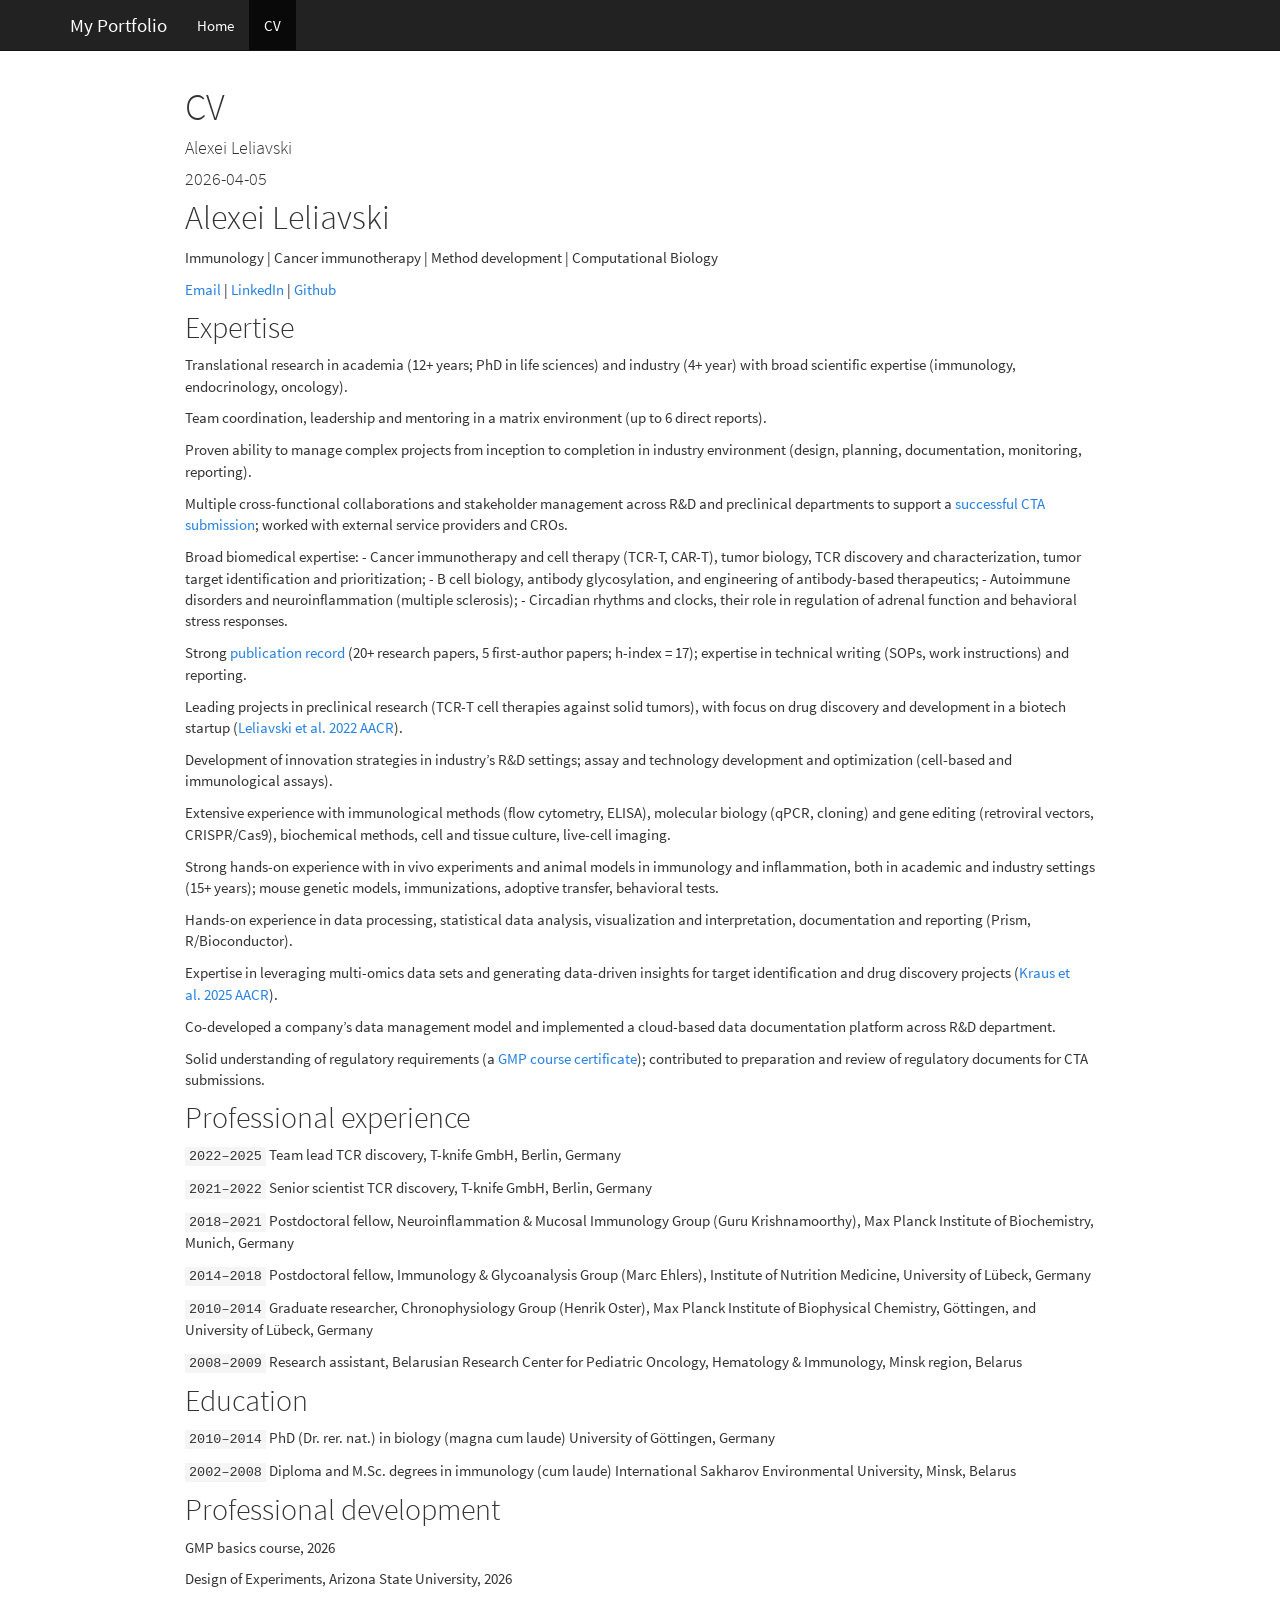
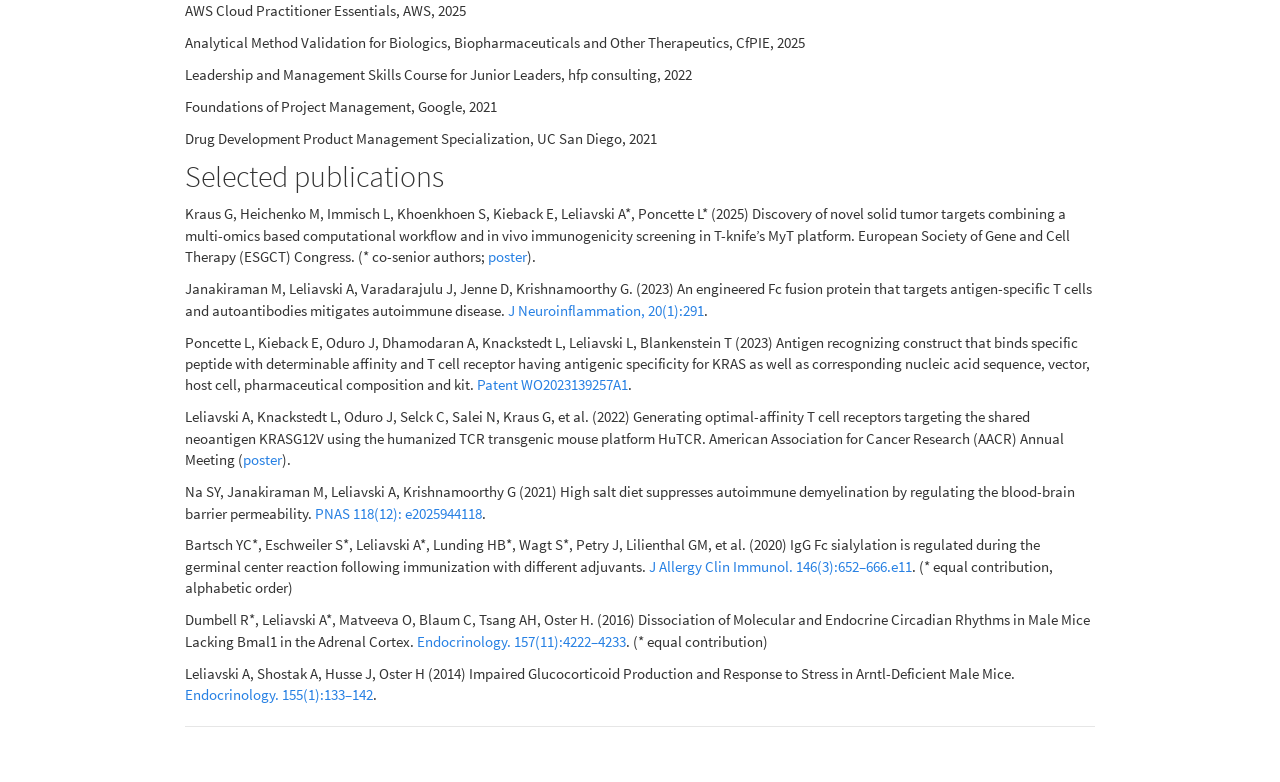
==== cv.html @ 7759d01c "adding the website v1" ====
<!DOCTYPE html>

<html>

<head>

<meta charset="utf-8" />
<meta name="generator" content="pandoc" />
<meta http-equiv="X-UA-Compatible" content="IE=EDGE" />


<meta name="author" content="Alexei Leliavski" />

<meta name="date" content="2026-04-05" />

<title>CV</title>

<script src="site_libs/header-attrs-2.31/header-attrs.js"></script>
<script src="site_libs/jquery-3.6.0/jquery-3.6.0.min.js"></script>
<meta name="viewport" content="width=device-width, initial-scale=1" />
<link href="site_libs/bootstrap-3.3.5/css/cosmo.min.css" rel="stylesheet" />
<script src="site_libs/bootstrap-3.3.5/js/bootstrap.min.js"></script>
<script src="site_libs/bootstrap-3.3.5/shim/html5shiv.min.js"></script>
<script src="site_libs/bootstrap-3.3.5/shim/respond.min.js"></script>
<style>h1 {font-size: 34px;}
       h1.title {font-size: 38px;}
       h2 {font-size: 30px;}
       h3 {font-size: 24px;}
       h4 {font-size: 18px;}
       h5 {font-size: 16px;}
       h6 {font-size: 12px;}
       code {color: inherit; background-color: rgba(0, 0, 0, 0.04);}
       pre:not([class]) { background-color: white }</style>
<script src="site_libs/navigation-1.1/tabsets.js"></script>
<link href="site_libs/highlightjs-9.12.0/textmate.css" rel="stylesheet" />
<script src="site_libs/highlightjs-9.12.0/highlight.js"></script>

<style type="text/css">
  code{white-space: pre-wrap;}
  span.smallcaps{font-variant: small-caps;}
  span.underline{text-decoration: underline;}
  div.column{display: inline-block; vertical-align: top; width: 50%;}
  div.hanging-indent{margin-left: 1.5em; text-indent: -1.5em;}
  ul.task-list{list-style: none;}
    </style>

<style type="text/css">code{white-space: pre;}</style>
<script type="text/javascript">
if (window.hljs) {
  hljs.configure({languages: []});
  hljs.initHighlightingOnLoad();
  if (document.readyState && document.readyState === "complete") {
    window.setTimeout(function() { hljs.initHighlighting(); }, 0);
  }
}
</script>









<style type = "text/css">
.main-container {
  max-width: 940px;
  margin-left: auto;
  margin-right: auto;
}
img {
  max-width:100%;
}
.tabbed-pane {
  padding-top: 12px;
}
.html-widget {
  margin-bottom: 20px;
}
button.code-folding-btn:focus {
  outline: none;
}
summary {
  display: list-item;
}
details > summary > p:only-child {
  display: inline;
}
pre code {
  padding: 0;
}
</style>


<style type="text/css">
.dropdown-submenu {
  position: relative;
}
.dropdown-submenu>.dropdown-menu {
  top: 0;
  left: 100%;
  margin-top: -6px;
  margin-left: -1px;
  border-radius: 0 6px 6px 6px;
}
.dropdown-submenu:hover>.dropdown-menu {
  display: block;
}
.dropdown-submenu>a:after {
  display: block;
  content: " ";
  float: right;
  width: 0;
  height: 0;
  border-color: transparent;
  border-style: solid;
  border-width: 5px 0 5px 5px;
  border-left-color: #cccccc;
  margin-top: 5px;
  margin-right: -10px;
}
.dropdown-submenu:hover>a:after {
  border-left-color: #adb5bd;
}
.dropdown-submenu.pull-left {
  float: none;
}
.dropdown-submenu.pull-left>.dropdown-menu {
  left: -100%;
  margin-left: 10px;
  border-radius: 6px 0 6px 6px;
}
</style>

<script type="text/javascript">
// manage active state of menu based on current page
$(document).ready(function () {
  // active menu anchor
  href = window.location.pathname
  href = href.substr(href.lastIndexOf('/') + 1)
  if (href === "")
    href = "index.html";
  var menuAnchor = $('a[href="' + href + '"]');

  // mark the anchor link active (and if it's in a dropdown, also mark that active)
  var dropdown = menuAnchor.closest('li.dropdown');
  if (window.bootstrap) { // Bootstrap 4+
    menuAnchor.addClass('active');
    dropdown.find('> .dropdown-toggle').addClass('active');
  } else { // Bootstrap 3
    menuAnchor.parent().addClass('active');
    dropdown.addClass('active');
  }

  // Navbar adjustments
  var navHeight = $(".navbar").first().height() + 15;
  var style = document.createElement('style');
  var pt = "padding-top: " + navHeight + "px; ";
  var mt = "margin-top: -" + navHeight + "px; ";
  var css = "";
  // offset scroll position for anchor links (for fixed navbar)
  for (var i = 1; i <= 6; i++) {
    css += ".section h" + i + "{ " + pt + mt + "}\n";
  }
  style.innerHTML = "body {" + pt + "padding-bottom: 40px; }\n" + css;
  document.head.appendChild(style);
});
</script>

<!-- tabsets -->

<style type="text/css">
.tabset-dropdown > .nav-tabs {
  display: inline-table;
  max-height: 500px;
  min-height: 44px;
  overflow-y: auto;
  border: 1px solid #ddd;
  border-radius: 4px;
}

.tabset-dropdown > .nav-tabs > li.active:before, .tabset-dropdown > .nav-tabs.nav-tabs-open:before {
  content: "\e259";
  font-family: 'Glyphicons Halflings';
  display: inline-block;
  padding: 10px;
  border-right: 1px solid #ddd;
}

.tabset-dropdown > .nav-tabs.nav-tabs-open > li.active:before {
  content: "\e258";
  font-family: 'Glyphicons Halflings';
  border: none;
}

.tabset-dropdown > .nav-tabs > li.active {
  display: block;
}

.tabset-dropdown > .nav-tabs > li > a,
.tabset-dropdown > .nav-tabs > li > a:focus,
.tabset-dropdown > .nav-tabs > li > a:hover {
  border: none;
  display: inline-block;
  border-radius: 4px;
  background-color: transparent;
}

.tabset-dropdown > .nav-tabs.nav-tabs-open > li {
  display: block;
  float: none;
}

.tabset-dropdown > .nav-tabs > li {
  display: none;
}
</style>

<!-- code folding -->




</head>

<body>


<div class="container-fluid main-container">




<div class="navbar navbar-default  navbar-fixed-top" role="navigation">
  <div class="container">
    <div class="navbar-header">
      <button type="button" class="navbar-toggle collapsed" data-toggle="collapse" data-bs-toggle="collapse" data-target="#navbar" data-bs-target="#navbar">
        <span class="icon-bar"></span>
        <span class="icon-bar"></span>
        <span class="icon-bar"></span>
      </button>
      <a class="navbar-brand" href="index.html">My Portfolio</a>
    </div>
    <div id="navbar" class="navbar-collapse collapse">
      <ul class="nav navbar-nav">
        <li>
  <a href="index.html">Home</a>
</li>
<li>
  <a href="cv.html">CV</a>
</li>
      </ul>
      <ul class="nav navbar-nav navbar-right">
        
      </ul>
    </div><!--/.nav-collapse -->
  </div><!--/.container -->
</div><!--/.navbar -->

<div id="header">



<h1 class="title toc-ignore">CV</h1>
<h4 class="author">Alexei Leliavski</h4>
<h4 class="date">2026-04-05</h4>

</div>


<div id="alexei-leliavski" class="section level1">
<h1>Alexei Leliavski</h1>
<p>Immunology | Cancer immunotherapy | Method development |
Computational Biology</p>
<div id="webaddress">
<p><a href="alexei.leliavski@gmail.com">Email</a> |
<a href="https://www.linkedin.com/in/alexei-leliavski/">LinkedIn</a> |
<a href="https://github.com/leliavski/">Github</a></p>
</div>
<div id="expertise" class="section level2">
<h2>Expertise</h2>
<p>Translational research in academia (12+ years; PhD in life sciences)
and industry (4+ year) with broad scientific expertise (immunology,
endocrinology, oncology).</p>
<p>Team coordination, leadership and mentoring in a matrix environment
(up to 6 direct reports).</p>
<p>Proven ability to manage complex projects from inception to
completion in industry environment (design, planning, documentation,
monitoring, reporting).</p>
<p>Multiple cross-functional collaborations and stakeholder management
across R&amp;D and preclinical departments to support a <a
href="https://www.t-knife.com/news/press-releases/03-03-26/">successful
CTA submission</a>; worked with external service providers and CROs.</p>
<p>Broad biomedical expertise: - Cancer immunotherapy and cell therapy
(TCR-T, CAR-T), tumor biology, TCR discovery and characterization, tumor
target identification and prioritization; - B cell biology, antibody
glycosylation, and engineering of antibody-based therapeutics; -
Autoimmune disorders and neuroinflammation (multiple sclerosis); -
Circadian rhythms and clocks, their role in regulation of adrenal
function and behavioral stress responses.</p>
<p>Strong <a
href="https://scholar.google.de/citations?user=7vIaRk0AAAAJ&amp;hl=en&amp;oi=ao">publication
record</a> (20+ research papers, 5 first-author papers; h-index = 17);
expertise in technical writing (SOPs, work instructions) and
reporting.</p>
<p>Leading projects in preclinical research (TCR-T cell therapies
against solid tumors), with focus on drug discovery and development in a
biotech startup (<a href="docs/Leliavski_2022_AACR_poster.pdf">Leliavski
et al. 2022 AACR</a>).</p>
<p>Development of innovation strategies in industry’s R&amp;D settings;
assay and technology development and optimization (cell-based and
immunological assays).</p>
<p>Extensive experience with immunological methods (flow cytometry,
ELISA), molecular biology (qPCR, cloning) and gene editing (retroviral
vectors, CRISPR/Cas9), biochemical methods, cell and tissue culture,
live-cell imaging.</p>
<p>Strong hands-on experience with in vivo experiments and animal models
in immunology and inflammation, both in academic and industry settings
(15+ years); mouse genetic models, immunizations, adoptive transfer,
behavioral tests.</p>
<p>Hands-on experience in data processing, statistical data analysis,
visualization and interpretation, documentation and reporting (Prism,
R/Bioconductor).</p>
<p>Expertise in leveraging multi-omics data sets and generating
data-driven insights for target identification and drug discovery
projects (<a href="docs/Kraus_2025_ESGCT_poster.pdf">Kraus et al. 2025
AACR</a>).</p>
<p>Co-developed a company’s data management model and implemented a
cloud-based data documentation platform across R&amp;D department.</p>
<p>Solid understanding of regulatory requirements (a <a
href="https://gmp-kurs.de/de/zertifikat-verifizieren/?code=6NDMND9FTP">GMP
course certificate</a>); contributed to preparation and review of
regulatory documents for CTA submissions.</p>
</div>
<div id="professional-experience" class="section level2">
<h2>Professional experience</h2>
<p><code>2022–2025</code> Team lead TCR discovery, T-knife GmbH, Berlin,
Germany</p>
<p><code>2021–2022</code> Senior scientist TCR discovery, T-knife GmbH,
Berlin, Germany</p>
<p><code>2018–2021</code> Postdoctoral fellow, Neuroinflammation &amp;
Mucosal Immunology Group (Guru Krishnamoorthy), Max Planck Institute of
Biochemistry, Munich, Germany</p>
<p><code>2014–2018</code> Postdoctoral fellow, Immunology &amp;
Glycoanalysis Group (Marc Ehlers), Institute of Nutrition Medicine,
University of Lübeck, Germany</p>
<p><code>2010–2014</code> Graduate researcher, Chronophysiology Group
(Henrik Oster), Max Planck Institute of Biophysical Chemistry,
Göttingen, and University of Lübeck, Germany</p>
<p><code>2008–2009</code> Research assistant, Belarusian Research Center
for Pediatric Oncology, Hematology &amp; Immunology, Minsk region,
Belarus</p>
</div>
<div id="education" class="section level2">
<h2>Education</h2>
<p><code>2010–2014</code> PhD (Dr. rer. nat.) in biology (magna cum
laude) University of Göttingen, Germany</p>
<p><code>2002–2008</code> Diploma and M.Sc. degrees in immunology (cum
laude) International Sakharov Environmental University, Minsk,
Belarus</p>
</div>
<div id="professional-development" class="section level2">
<h2>Professional development</h2>
<p>GMP basics course, 2026</p>
<p>Design of Experiments, Arizona State University, 2026</p>
<p>AWS Cloud Practitioner Essentials, AWS, 2025</p>
<p>Analytical Method Validation for Biologics, Biopharmaceuticals and
Other Therapeutics, CfPIE, 2025</p>
<p>Leadership and Management Skills Course for Junior Leaders, hfp
consulting, 2022</p>
<p>Foundations of Project Management, Google, 2021</p>
<p>Drug Development Product Management Specialization, UC San Diego,
2021</p>
</div>
<div id="selected-publications" class="section level2">
<h2>Selected publications</h2>
<p>Kraus G, Heichenko M, Immisch L, Khoenkhoen S, Kieback E, Leliavski
A*, Poncette L* (2025) Discovery of novel solid tumor targets combining
a multi-omics based computational workflow and in vivo immunogenicity
screening in T-knife’s MyT platform. European Society of Gene and Cell
Therapy (ESGCT) Congress. (* co-senior authors; <a
href="https://www.t-knife.com/file.cfm/44/docs/t-knife_esgct_2025_poster_vf.pdf">poster</a>).</p>
<p>Janakiraman M, Leliavski A, Varadarajulu J, Jenne D, Krishnamoorthy
G. (2023) An engineered Fc fusion protein that targets antigen-specific
T cells and autoantibodies mitigates autoimmune disease. <a
href="https://jneuroinflammation.biomedcentral.com/articles/10.1186/s12974-023-02974-9">J
Neuroinflammation, 20(1):291</a>.</p>
<p>Poncette L, Kieback E, Oduro J, Dhamodaran A, Knackstedt L, Leliavski
L, Blankenstein T (2023) Antigen recognizing construct that binds
specific peptide with determinable affinity and T cell receptor having
antigenic specificity for KRAS as well as corresponding nucleic acid
sequence, vector, host cell, pharmaceutical composition and kit. <a
href="https://patents.google.com/patent/WO2023139257A1/fr">Patent
WO2023139257A1</a>.</p>
<p>Leliavski A, Knackstedt L, Oduro J, Selck C, Salei N, Kraus G, et
al. (2022) Generating optimal-affinity T cell receptors targeting the
shared neoantigen KRASG12V using the humanized TCR transgenic mouse
platform HuTCR. American Association for Cancer Research (AACR) Annual
Meeting (<a
href="https://www.t-knife.com/file.cfm/47/docs/t-knife_aacr2022_poster_3052.pdf">poster</a>).</p>
<p>Na SY, Janakiraman M, Leliavski A, Krishnamoorthy G (2021) High salt
diet suppresses autoimmune demyelination by regulating the blood-brain
barrier permeability. <a
href="https://www.pnas.org/doi/10.1073/pnas.2025944118">PNAS 118(12):
e2025944118</a>.</p>
<p>Bartsch YC*, Eschweiler S*, Leliavski A*, Lunding HB*, Wagt S*, Petry
J, Lilienthal GM, et al. (2020) IgG Fc sialylation is regulated during
the germinal center reaction following immunization with different
adjuvants. <a
href="https://linkinghub.elsevier.com/retrieve/pii/S0091-6749(20)30728-4">J
Allergy Clin Immunol. 146(3):652–666.e11</a>. (* equal contribution,
alphabetic order)</p>
<p>Dumbell R*, Leliavski A*, Matveeva O, Blaum C, Tsang AH, Oster H.
(2016) Dissociation of Molecular and Endocrine Circadian Rhythms in Male
Mice Lacking Bmal1 in the Adrenal Cortex. <a
href="https://academic.oup.com/endo/article/157/11/4222/2758373">Endocrinology.
157(11):4222–4233</a>. (* equal contribution)</p>
<p>Leliavski A, Shostak A, Husse J, Oster H (2014) Impaired
Glucocorticoid Production and Response to Stress in Arntl-Deficient Male
Mice. <a
href="https://academic.oup.com/endo/article-abstract/155/1/133/2422490">Endocrinology.
155(1):133–142</a>.</p>
<hr />
</div>
</div>




</div>

<script>

// add bootstrap table styles to pandoc tables
function bootstrapStylePandocTables() {
  $('tr.odd').parent('tbody').parent('table').addClass('table table-condensed');
}
$(document).ready(function () {
  bootstrapStylePandocTables();
});


</script>

<!-- tabsets -->

<script>
$(document).ready(function () {
  window.buildTabsets("TOC");
});

$(document).ready(function () {
  $('.tabset-dropdown > .nav-tabs > li').click(function () {
    $(this).parent().toggleClass('nav-tabs-open');
  });
});
</script>

<!-- code folding -->


<!-- dynamically load mathjax for compatibility with self-contained -->
<script>
  (function () {
    var script = document.createElement("script");
    script.type = "text/javascript";
    script.src  = "https://mathjax.rstudio.com/latest/MathJax.js?config=TeX-AMS-MML_HTMLorMML";
    document.getElementsByTagName("head")[0].appendChild(script);
  })();
</script>

</body>
</html>
---- site_libs/bootstrap-3.3.5/css/cosmo.min.css ----
@font-face {
  font-family: 'Source Sans Pro';
  font-style: normal;
  font-weight: 300;
  src: url(fonts/SourceSansProLight.ttf) format('truetype');
}
@font-face {
  font-family: 'Source Sans Pro';
  font-style: normal;
  font-weight: 400;
  src: url(fonts/SourceSansPro.ttf) format('truetype');
}
@font-face {
  font-family: 'Source Sans Pro';
  font-style: normal;
  font-weight: 700;
  src: url(fonts/SourceSansProBold.ttf) format('truetype');
}

/*!
 * bootswatch v3.3.6
 * Homepage: http://bootswatch.com
 * Copyright 2012-2015 Thomas Park
 * Licensed under MIT
 * Based on Bootstrap
*//*!
 * Bootstrap v3.3.6 (http://getbootstrap.com)
 * Copyright 2011-2015 Twitter, Inc.
 * Licensed under MIT (https://github.com/twbs/bootstrap/blob/master/LICENSE)
 *//*! normalize.css v3.0.3 | MIT License | github.com/necolas/normalize.css */html{font-family:sans-serif;-ms-text-size-adjust:100%;-webkit-text-size-adjust:100%}body{margin:0}article,aside,details,figcaption,figure,footer,header,hgroup,main,menu,nav,section,summary{display:block}audio,canvas,progress,video{display:inline-block;vertical-align:baseline}audio:not([controls]){display:none;height:0}[hidden],template{display:none}a{background-color:transparent}a:active,a:hover{outline:0}abbr[title]{border-bottom:1px dotted}b,strong{font-weight:bold}dfn{font-style:italic}h1{font-size:2em;margin:0.67em 0}mark{background:#ff0;color:#000}small{font-size:80%}sub,sup{font-size:75%;line-height:0;position:relative;vertical-align:baseline}sup{top:-0.5em}sub{bottom:-0.25em}img{border:0}svg:not(:root){overflow:hidden}figure{margin:1em 40px}hr{-webkit-box-sizing:content-box;-moz-box-sizing:content-box;box-sizing:content-box;height:0}pre{overflow:auto}code,kbd,pre,samp{font-family:monospace, monospace;font-size:1em}button,input,optgroup,select,textarea{color:inherit;font:inherit;margin:0}button{overflow:visible}button,select{text-transform:none}button,html input[type="button"],input[type="reset"],input[type="submit"]{-webkit-appearance:button;cursor:pointer}button[disabled],html input[disabled]{cursor:default}button::-moz-focus-inner,input::-moz-focus-inner{border:0;padding:0}input{line-height:normal}input[type="checkbox"],input[type="radio"]{-webkit-box-sizing:border-box;-moz-box-sizing:border-box;box-sizing:border-box;padding:0}input[type="number"]::-webkit-inner-spin-button,input[type="number"]::-webkit-outer-spin-button{height:auto}input[type="search"]{-webkit-appearance:textfield;-webkit-box-sizing:content-box;-moz-box-sizing:content-box;box-sizing:content-box}input[type="search"]::-webkit-search-cancel-button,input[type="search"]::-webkit-search-decoration{-webkit-appearance:none}fieldset{border:1px solid #c0c0c0;margin:0 2px;padding:0.35em 0.625em 0.75em}legend{border:0;padding:0}textarea{overflow:auto}optgroup{font-weight:bold}table{border-collapse:collapse;border-spacing:0}td,th{padding:0}/*! Source: https://github.com/h5bp/html5-boilerplate/blob/master/src/css/main.css */@media print{*,*:before,*:after{background:transparent !important;color:#000 !important;-webkit-box-shadow:none !important;box-shadow:none !important;text-shadow:none !important}a,a:visited{text-decoration:underline}a[href]:after{content:" (" attr(href) ")"}abbr[title]:after{content:" (" attr(title) ")"}a[href^="#"]:after,a[href^="javascript:"]:after{content:""}pre,blockquote{border:1px solid #999;page-break-inside:avoid}thead{display:table-header-group}tr,img{page-break-inside:avoid}img{max-width:100% !important}p,h2,h3{orphans:3;widows:3}h2,h3{page-break-after:avoid}.navbar{display:none}.btn>.caret,.dropup>.btn>.caret{border-top-color:#000 !important}.label{border:1px solid #000}.table{border-collapse:collapse !important}.table td,.table th{background-color:#fff !important}.table-bordered th,.table-bordered td{border:1px solid #ddd !important}}@font-face{font-family:'Glyphicons Halflings';src:url('../fonts/glyphicons-halflings-regular.eot');src:url('../fonts/glyphicons-halflings-regular.eot?#iefix') format('embedded-opentype'),url('../fonts/glyphicons-halflings-regular.woff') format('woff'),url('../fonts/glyphicons-halflings-regular.ttf') format('truetype'),url('../fonts/glyphicons-halflings-regular.svg#glyphicons_halflingsregular') format('svg')}.glyphicon{position:relative;top:1px;display:inline-block;font-family:'Glyphicons Halflings';font-style:normal;font-weight:normal;line-height:1;-webkit-font-smoothing:antialiased;-moz-osx-font-smoothing:grayscale}.glyphicon-asterisk:before{content:"\002a"}.glyphicon-plus:before{content:"\002b"}.glyphicon-euro:before,.glyphicon-eur:before{content:"\20ac"}.glyphicon-minus:before{content:"\2212"}.glyphicon-cloud:before{content:"\2601"}.glyphicon-envelope:before{content:"\2709"}.glyphicon-pencil:before{content:"\270f"}.glyphicon-glass:before{content:"\e001"}.glyphicon-music:before{content:"\e002"}.glyphicon-search:before{content:"\e003"}.glyphicon-heart:before{content:"\e005"}.glyphicon-star:before{content:"\e006"}.glyphicon-star-empty:before{content:"\e007"}.glyphicon-user:before{content:"\e008"}.glyphicon-film:before{content:"\e009"}.glyphicon-th-large:before{content:"\e010"}.glyphicon-th:before{content:"\e011"}.glyphicon-th-list:before{content:"\e012"}.glyphicon-ok:before{content:"\e013"}.glyphicon-remove:before{content:"\e014"}.glyphicon-zoom-in:before{content:"\e015"}.glyphicon-zoom-out:before{content:"\e016"}.glyphicon-off:before{content:"\e017"}.glyphicon-signal:before{content:"\e018"}.glyphicon-cog:before{content:"\e019"}.glyphicon-trash:before{content:"\e020"}.glyphicon-home:before{content:"\e021"}.glyphicon-file:before{content:"\e022"}.glyphicon-time:before{content:"\e023"}.glyphicon-road:before{content:"\e024"}.glyphicon-download-alt:before{content:"\e025"}.glyphicon-download:before{content:"\e026"}.glyphicon-upload:before{content:"\e027"}.glyphicon-inbox:before{content:"\e028"}.glyphicon-play-circle:before{content:"\e029"}.glyphicon-repeat:before{content:"\e030"}.glyphicon-refresh:before{content:"\e031"}.glyphicon-list-alt:before{content:"\e032"}.glyphicon-lock:before{content:"\e033"}.glyphicon-flag:before{content:"\e034"}.glyphicon-headphones:before{content:"\e035"}.glyphicon-volume-off:before{content:"\e036"}.glyphicon-volume-down:before{content:"\e037"}.glyphicon-volume-up:before{content:"\e038"}.glyphicon-qrcode:before{content:"\e039"}.glyphicon-barcode:before{content:"\e040"}.glyphicon-tag:before{content:"\e041"}.glyphicon-tags:before{content:"\e042"}.glyphicon-book:before{content:"\e043"}.glyphicon-bookmark:before{content:"\e044"}.glyphicon-print:before{content:"\e045"}.glyphicon-camera:before{content:"\e046"}.glyphicon-font:before{content:"\e047"}.glyphicon-bold:before{content:"\e048"}.glyphicon-italic:before{content:"\e049"}.glyphicon-text-height:before{content:"\e050"}.glyphicon-text-width:before{content:"\e051"}.glyphicon-align-left:before{content:"\e052"}.glyphicon-align-center:before{content:"\e053"}.glyphicon-align-right:before{content:"\e054"}.glyphicon-align-justify:before{content:"\e055"}.glyphicon-list:before{content:"\e056"}.glyphicon-indent-left:before{content:"\e057"}.glyphicon-indent-right:before{content:"\e058"}.glyphicon-facetime-video:before{content:"\e059"}.glyphicon-picture:before{content:"\e060"}.glyphicon-map-marker:before{content:"\e062"}.glyphicon-adjust:before{content:"\e063"}.glyphicon-tint:before{content:"\e064"}.glyphicon-edit:before{content:"\e065"}.glyphicon-share:before{content:"\e066"}.glyphicon-check:before{content:"\e067"}.glyphicon-move:before{content:"\e068"}.glyphicon-step-backward:before{content:"\e069"}.glyphicon-fast-backward:before{content:"\e070"}.glyphicon-backward:before{content:"\e071"}.glyphicon-play:before{content:"\e072"}.glyphicon-pause:before{content:"\e073"}.glyphicon-stop:before{content:"\e074"}.glyphicon-forward:before{content:"\e075"}.glyphicon-fast-forward:before{content:"\e076"}.glyphicon-step-forward:before{content:"\e077"}.glyphicon-eject:before{content:"\e078"}.glyphicon-chevron-left:before{content:"\e079"}.glyphicon-chevron-right:before{content:"\e080"}.glyphicon-plus-sign:before{content:"\e081"}.glyphicon-minus-sign:before{content:"\e082"}.glyphicon-remove-sign:before{content:"\e083"}.glyphicon-ok-sign:before{content:"\e084"}.glyphicon-question-sign:before{content:"\e085"}.glyphicon-info-sign:before{content:"\e086"}.glyphicon-screenshot:before{content:"\e087"}.glyphicon-remove-circle:before{content:"\e088"}.glyphicon-ok-circle:before{content:"\e089"}.glyphicon-ban-circle:before{content:"\e090"}.glyphicon-arrow-left:before{content:"\e091"}.glyphicon-arrow-right:before{content:"\e092"}.glyphicon-arrow-up:before{content:"\e093"}.glyphicon-arrow-down:before{content:"\e094"}.glyphicon-share-alt:before{content:"\e095"}.glyphicon-resize-full:before{content:"\e096"}.glyphicon-resize-small:before{content:"\e097"}.glyphicon-exclamation-sign:before{content:"\e101"}.glyphicon-gift:before{content:"\e102"}.glyphicon-leaf:before{content:"\e103"}.glyphicon-fire:before{content:"\e104"}.glyphicon-eye-open:before{content:"\e105"}.glyphicon-eye-close:before{content:"\e106"}.glyphicon-warning-sign:before{content:"\e107"}.glyphicon-plane:before{content:"\e108"}.glyphicon-calendar:before{content:"\e109"}.glyphicon-random:before{content:"\e110"}.glyphicon-comment:before{content:"\e111"}.glyphicon-magnet:before{content:"\e112"}.glyphicon-chevron-up:before{content:"\e113"}.glyphicon-chevron-down:before{content:"\e114"}.glyphicon-retweet:before{content:"\e115"}.glyphicon-shopping-cart:before{content:"\e116"}.glyphicon-folder-close:before{content:"\e117"}.glyphicon-folder-open:before{content:"\e118"}.glyphicon-resize-vertical:before{content:"\e119"}.glyphicon-resize-horizontal:before{content:"\e120"}.glyphicon-hdd:before{content:"\e121"}.glyphicon-bullhorn:before{content:"\e122"}.glyphicon-bell:before{content:"\e123"}.glyphicon-certificate:before{content:"\e124"}.glyphicon-thumbs-up:before{content:"\e125"}.glyphicon-thumbs-down:before{content:"\e126"}.glyphicon-hand-right:before{content:"\e127"}.glyphicon-hand-left:before{content:"\e128"}.glyphicon-hand-up:before{content:"\e129"}.glyphicon-hand-down:before{content:"\e130"}.glyphicon-circle-arrow-right:before{content:"\e131"}.glyphicon-circle-arrow-left:before{content:"\e132"}.glyphicon-circle-arrow-up:before{content:"\e133"}.glyphicon-circle-arrow-down:before{content:"\e134"}.glyphicon-globe:before{content:"\e135"}.glyphicon-wrench:before{content:"\e136"}.glyphicon-tasks:before{content:"\e137"}.glyphicon-filter:before{content:"\e138"}.glyphicon-briefcase:before{content:"\e139"}.glyphicon-fullscreen:before{content:"\e140"}.glyphicon-dashboard:before{content:"\e141"}.glyphicon-paperclip:before{content:"\e142"}.glyphicon-heart-empty:before{content:"\e143"}.glyphicon-link:before{content:"\e144"}.glyphicon-phone:before{content:"\e145"}.glyphicon-pushpin:before{content:"\e146"}.glyphicon-usd:before{content:"\e148"}.glyphicon-gbp:before{content:"\e149"}.glyphicon-sort:before{content:"\e150"}.glyphicon-sort-by-alphabet:before{content:"\e151"}.glyphicon-sort-by-alphabet-alt:before{content:"\e152"}.glyphicon-sort-by-order:before{content:"\e153"}.glyphicon-sort-by-order-alt:before{content:"\e154"}.glyphicon-sort-by-attributes:before{content:"\e155"}.glyphicon-sort-by-attributes-alt:before{content:"\e156"}.glyphicon-unchecked:before{content:"\e157"}.glyphicon-expand:before{content:"\e158"}.glyphicon-collapse-down:before{content:"\e159"}.glyphicon-collapse-up:before{content:"\e160"}.glyphicon-log-in:before{content:"\e161"}.glyphicon-flash:before{content:"\e162"}.glyphicon-log-out:before{content:"\e163"}.glyphicon-new-window:before{content:"\e164"}.glyphicon-record:before{content:"\e165"}.glyphicon-save:before{content:"\e166"}.glyphicon-open:before{content:"\e167"}.glyphicon-saved:before{content:"\e168"}.glyphicon-import:before{content:"\e169"}.glyphicon-export:before{content:"\e170"}.glyphicon-send:before{content:"\e171"}.glyphicon-floppy-disk:before{content:"\e172"}.glyphicon-floppy-saved:before{content:"\e173"}.glyphicon-floppy-remove:before{content:"\e174"}.glyphicon-floppy-save:before{content:"\e175"}.glyphicon-floppy-open:before{content:"\e176"}.glyphicon-credit-card:before{content:"\e177"}.glyphicon-transfer:before{content:"\e178"}.glyphicon-cutlery:before{content:"\e179"}.glyphicon-header:before{content:"\e180"}.glyphicon-compressed:before{content:"\e181"}.glyphicon-earphone:before{content:"\e182"}.glyphicon-phone-alt:before{content:"\e183"}.glyphicon-tower:before{content:"\e184"}.glyphicon-stats:before{content:"\e185"}.glyphicon-sd-video:before{content:"\e186"}.glyphicon-hd-video:before{content:"\e187"}.glyphicon-subtitles:before{content:"\e188"}.glyphicon-sound-stereo:before{content:"\e189"}.glyphicon-sound-dolby:before{content:"\e190"}.glyphicon-sound-5-1:before{content:"\e191"}.glyphicon-sound-6-1:before{content:"\e192"}.glyphicon-sound-7-1:before{content:"\e193"}.glyphicon-copyright-mark:before{content:"\e194"}.glyphicon-registration-mark:before{content:"\e195"}.glyphicon-cloud-download:before{content:"\e197"}.glyphicon-cloud-upload:before{content:"\e198"}.glyphicon-tree-conifer:before{content:"\e199"}.glyphicon-tree-deciduous:before{content:"\e200"}.glyphicon-cd:before{content:"\e201"}.glyphicon-save-file:before{content:"\e202"}.glyphicon-open-file:before{content:"\e203"}.glyphicon-level-up:before{content:"\e204"}.glyphicon-copy:before{content:"\e205"}.glyphicon-paste:before{content:"\e206"}.glyphicon-alert:before{content:"\e209"}.glyphicon-equalizer:before{content:"\e210"}.glyphicon-king:before{content:"\e211"}.glyphicon-queen:before{content:"\e212"}.glyphicon-pawn:before{content:"\e213"}.glyphicon-bishop:before{content:"\e214"}.glyphicon-knight:before{content:"\e215"}.glyphicon-baby-formula:before{content:"\e216"}.glyphicon-tent:before{content:"\26fa"}.glyphicon-blackboard:before{content:"\e218"}.glyphicon-bed:before{content:"\e219"}.glyphicon-apple:before{content:"\f8ff"}.glyphicon-erase:before{content:"\e221"}.glyphicon-hourglass:before{content:"\231b"}.glyphicon-lamp:before{content:"\e223"}.glyphicon-duplicate:before{content:"\e224"}.glyphicon-piggy-bank:before{content:"\e225"}.glyphicon-scissors:before{content:"\e226"}.glyphicon-bitcoin:before{content:"\e227"}.glyphicon-btc:before{content:"\e227"}.glyphicon-xbt:before{content:"\e227"}.glyphicon-yen:before{content:"\00a5"}.glyphicon-jpy:before{content:"\00a5"}.glyphicon-ruble:before{content:"\20bd"}.glyphicon-rub:before{content:"\20bd"}.glyphicon-scale:before{content:"\e230"}.glyphicon-ice-lolly:before{content:"\e231"}.glyphicon-ice-lolly-tasted:before{content:"\e232"}.glyphicon-education:before{content:"\e233"}.glyphicon-option-horizontal:before{content:"\e234"}.glyphicon-option-vertical:before{content:"\e235"}.glyphicon-menu-hamburger:before{content:"\e236"}.glyphicon-modal-window:before{content:"\e237"}.glyphicon-oil:before{content:"\e238"}.glyphicon-grain:before{content:"\e239"}.glyphicon-sunglasses:before{content:"\e240"}.glyphicon-text-size:before{content:"\e241"}.glyphicon-text-color:before{content:"\e242"}.glyphicon-text-background:before{content:"\e243"}.glyphicon-object-align-top:before{content:"\e244"}.glyphicon-object-align-bottom:before{content:"\e245"}.glyphicon-object-align-horizontal:before{content:"\e246"}.glyphicon-object-align-left:before{content:"\e247"}.glyphicon-object-align-vertical:before{content:"\e248"}.glyphicon-object-align-right:before{content:"\e249"}.glyphicon-triangle-right:before{content:"\e250"}.glyphicon-triangle-left:before{content:"\e251"}.glyphicon-triangle-bottom:before{content:"\e252"}.glyphicon-triangle-top:before{content:"\e253"}.glyphicon-console:before{content:"\e254"}.glyphicon-superscript:before{content:"\e255"}.glyphicon-subscript:before{content:"\e256"}.glyphicon-menu-left:before{content:"\e257"}.glyphicon-menu-right:before{content:"\e258"}.glyphicon-menu-down:before{content:"\e259"}.glyphicon-menu-up:before{content:"\e260"}*{-webkit-box-sizing:border-box;-moz-box-sizing:border-box;box-sizing:border-box}*:before,*:after{-webkit-box-sizing:border-box;-moz-box-sizing:border-box;box-sizing:border-box}html{font-size:10px;-webkit-tap-highlight-color:rgba(0,0,0,0)}body{font-family:"Source Sans Pro",Calibri,Candara,Arial,sans-serif;font-size:15px;line-height:1.42857143;color:#333333;background-color:#ffffff}input,button,select,textarea{font-family:inherit;font-size:inherit;line-height:inherit}a{color:#2780e3;text-decoration:none}a:hover,a:focus{color:#165ba8;text-decoration:underline}a:focus{outline:thin dotted;outline:5px auto -webkit-focus-ring-color;outline-offset:-2px}figure{margin:0}img{vertical-align:middle}.img-responsive,.thumbnail>img,.thumbnail a>img,.carousel-inner>.item>img,.carousel-inner>.item>a>img{display:block;max-width:100%;height:auto}.img-rounded{border-radius:0}.img-thumbnail{padding:4px;line-height:1.42857143;background-color:#ffffff;border:1px solid #dddddd;border-radius:0;-webkit-transition:all .2s ease-in-out;-o-transition:all .2s ease-in-out;transition:all .2s ease-in-out;display:inline-block;max-width:100%;height:auto}.img-circle{border-radius:50%}hr{margin-top:21px;margin-bottom:21px;border:0;border-top:1px solid #e6e6e6}.sr-only{position:absolute;width:1px;height:1px;margin:-1px;padding:0;overflow:hidden;clip:rect(0, 0, 0, 0);border:0}.sr-only-focusable:active,.sr-only-focusable:focus{position:static;width:auto;height:auto;margin:0;overflow:visible;clip:auto}[role="button"]{cursor:pointer}h1,h2,h3,h4,h5,h6,.h1,.h2,.h3,.h4,.h5,.h6{font-family:"Source Sans Pro",Calibri,Candara,Arial,sans-serif;font-weight:300;line-height:1.1;color:inherit}h1 small,h2 small,h3 small,h4 small,h5 small,h6 small,.h1 small,.h2 small,.h3 small,.h4 small,.h5 small,.h6 small,h1 .small,h2 .small,h3 .small,h4 .small,h5 .small,h6 .small,.h1 .small,.h2 .small,.h3 .small,.h4 .small,.h5 .small,.h6 .small{font-weight:normal;line-height:1;color:#999999}h1,.h1,h2,.h2,h3,.h3{margin-top:21px;margin-bottom:10.5px}h1 small,.h1 small,h2 small,.h2 small,h3 small,.h3 small,h1 .small,.h1 .small,h2 .small,.h2 .small,h3 .small,.h3 .small{font-size:65%}h4,.h4,h5,.h5,h6,.h6{margin-top:10.5px;margin-bottom:10.5px}h4 small,.h4 small,h5 small,.h5 small,h6 small,.h6 small,h4 .small,.h4 .small,h5 .small,.h5 .small,h6 .small,.h6 .small{font-size:75%}h1,.h1{font-size:39px}h2,.h2{font-size:32px}h3,.h3{font-size:26px}h4,.h4{font-size:19px}h5,.h5{font-size:15px}h6,.h6{font-size:13px}p{margin:0 0 10.5px}.lead{margin-bottom:21px;font-size:17px;font-weight:300;line-height:1.4}@media (min-width:768px){.lead{font-size:22.5px}}small,.small{font-size:86%}mark,.mark{background-color:#ff7518;padding:.2em}.text-left{text-align:left}.text-right{text-align:right}.text-center{text-align:center}.text-justify{text-align:justify}.text-nowrap{white-space:nowrap}.text-lowercase{text-transform:lowercase}.text-uppercase{text-transform:uppercase}.text-capitalize{text-transform:capitalize}.text-muted{color:#999999}.text-primary{color:#2780e3}a.text-primary:hover,a.text-primary:focus{color:#1967be}.text-success{color:#ffffff}a.text-success:hover,a.text-success:focus{color:#e6e6e6}.text-info{color:#ffffff}a.text-info:hover,a.text-info:focus{color:#e6e6e6}.text-warning{color:#ffffff}a.text-warning:hover,a.text-warning:focus{color:#e6e6e6}.text-danger{color:#ffffff}a.text-danger:hover,a.text-danger:focus{color:#e6e6e6}.bg-primary{color:#fff;background-color:#2780e3}a.bg-primary:hover,a.bg-primary:focus{background-color:#1967be}.bg-success{background-color:#3fb618}a.bg-success:hover,a.bg-success:focus{background-color:#2f8912}.bg-info{background-color:#9954bb}a.bg-info:hover,a.bg-info:focus{background-color:#7e3f9d}.bg-warning{background-color:#ff7518}a.bg-warning:hover,a.bg-warning:focus{background-color:#e45c00}.bg-danger{background-color:#ff0039}a.bg-danger:hover,a.bg-danger:focus{background-color:#cc002e}.page-header{padding-bottom:9.5px;margin:42px 0 21px;border-bottom:1px solid #e6e6e6}ul,ol{margin-top:0;margin-bottom:10.5px}ul ul,ol ul,ul ol,ol ol{margin-bottom:0}.list-unstyled{padding-left:0;list-style:none}.list-inline{padding-left:0;list-style:none;margin-left:-5px}.list-inline>li{display:inline-block;padding-left:5px;padding-right:5px}dl{margin-top:0;margin-bottom:21px}dt,dd{line-height:1.42857143}dt{font-weight:bold}dd{margin-left:0}@media (min-width:768px){.dl-horizontal dt{float:left;width:160px;clear:left;text-align:right;overflow:hidden;text-overflow:ellipsis;white-space:nowrap}.dl-horizontal dd{margin-left:180px}}abbr[title],abbr[data-original-title]{cursor:help;border-bottom:1px dotted #999999}.initialism{font-size:90%;text-transform:uppercase}blockquote{padding:10.5px 21px;margin:0 0 21px;font-size:18.75px;border-left:5px solid #e6e6e6}blockquote p:last-child,blockquote ul:last-child,blockquote ol:last-child{margin-bottom:0}blockquote footer,blockquote small,blockquote .small{display:block;font-size:80%;line-height:1.42857143;color:#999999}blockquote footer:before,blockquote small:before,blockquote .small:before{content:'\2014 \00A0'}.blockquote-reverse,blockquote.pull-right{padding-right:15px;padding-left:0;border-right:5px solid #e6e6e6;border-left:0;text-align:right}.blockquote-reverse footer:before,blockquote.pull-right footer:before,.blockquote-reverse small:before,blockquote.pull-right small:before,.blockquote-reverse .small:before,blockquote.pull-right .small:before{content:''}.blockquote-reverse footer:after,blockquote.pull-right footer:after,.blockquote-reverse small:after,blockquote.pull-right small:after,.blockquote-reverse .small:after,blockquote.pull-right .small:after{content:'\00A0 \2014'}address{margin-bottom:21px;font-style:normal;line-height:1.42857143}code,kbd,pre,samp{font-family:monospace}code{padding:2px 4px;font-size:90%;color:#c7254e;background-color:#f9f2f4;border-radius:0}kbd{padding:2px 4px;font-size:90%;color:#ffffff;background-color:#333333;border-radius:0;-webkit-box-shadow:inset 0 -1px 0 rgba(0,0,0,0.25);box-shadow:inset 0 -1px 0 rgba(0,0,0,0.25)}kbd kbd{padding:0;font-size:100%;font-weight:bold;-webkit-box-shadow:none;box-shadow:none}pre{display:block;padding:10px;margin:0 0 10.5px;font-size:14px;line-height:1.42857143;word-break:break-all;word-wrap:break-word;color:#333333;background-color:#f5f5f5;border:1px solid #cccccc;border-radius:0}pre code{padding:0;font-size:inherit;color:inherit;white-space:pre-wrap;background-color:transparent;border-radius:0}.pre-scrollable{max-height:340px;overflow-y:scroll}.container{margin-right:auto;margin-left:auto;padding-left:15px;padding-right:15px}@media (min-width:768px){.container{width:750px}}@media (min-width:992px){.container{width:970px}}@media (min-width:1200px){.container{width:1170px}}.container-fluid{margin-right:auto;margin-left:auto;padding-left:15px;padding-right:15px}.row{margin-left:-15px;margin-right:-15px}.col-xs-1,.col-sm-1,.col-md-1,.col-lg-1,.col-xs-2,.col-sm-2,.col-md-2,.col-lg-2,.col-xs-3,.col-sm-3,.col-md-3,.col-lg-3,.col-xs-4,.col-sm-4,.col-md-4,.col-lg-4,.col-xs-5,.col-sm-5,.col-md-5,.col-lg-5,.col-xs-6,.col-sm-6,.col-md-6,.col-lg-6,.col-xs-7,.col-sm-7,.col-md-7,.col-lg-7,.col-xs-8,.col-sm-8,.col-md-8,.col-lg-8,.col-xs-9,.col-sm-9,.col-md-9,.col-lg-9,.col-xs-10,.col-sm-10,.col-md-10,.col-lg-10,.col-xs-11,.col-sm-11,.col-md-11,.col-lg-11,.col-xs-12,.col-sm-12,.col-md-12,.col-lg-12{position:relative;min-height:1px;padding-left:15px;padding-right:15px}.col-xs-1,.col-xs-2,.col-xs-3,.col-xs-4,.col-xs-5,.col-xs-6,.col-xs-7,.col-xs-8,.col-xs-9,.col-xs-10,.col-xs-11,.col-xs-12{float:left}.col-xs-12{width:100%}.col-xs-11{width:91.66666667%}.col-xs-10{width:83.33333333%}.col-xs-9{width:75%}.col-xs-8{width:66.66666667%}.col-xs-7{width:58.33333333%}.col-xs-6{width:50%}.col-xs-5{width:41.66666667%}.col-xs-4{width:33.33333333%}.col-xs-3{width:25%}.col-xs-2{width:16.66666667%}.col-xs-1{width:8.33333333%}.col-xs-pull-12{right:100%}.col-xs-pull-11{right:91.66666667%}.col-xs-pull-10{right:83.33333333%}.col-xs-pull-9{right:75%}.col-xs-pull-8{right:66.66666667%}.col-xs-pull-7{right:58.33333333%}.col-xs-pull-6{right:50%}.col-xs-pull-5{right:41.66666667%}.col-xs-pull-4{right:33.33333333%}.col-xs-pull-3{right:25%}.col-xs-pull-2{right:16.66666667%}.col-xs-pull-1{right:8.33333333%}.col-xs-pull-0{right:auto}.col-xs-push-12{left:100%}.col-xs-push-11{left:91.66666667%}.col-xs-push-10{left:83.33333333%}.col-xs-push-9{left:75%}.col-xs-push-8{left:66.66666667%}.col-xs-push-7{left:58.33333333%}.col-xs-push-6{left:50%}.col-xs-push-5{left:41.66666667%}.col-xs-push-4{left:33.33333333%}.col-xs-push-3{left:25%}.col-xs-push-2{left:16.66666667%}.col-xs-push-1{left:8.33333333%}.col-xs-push-0{left:auto}.col-xs-offset-12{margin-left:100%}.col-xs-offset-11{margin-left:91.66666667%}.col-xs-offset-10{margin-left:83.33333333%}.col-xs-offset-9{margin-left:75%}.col-xs-offset-8{margin-left:66.66666667%}.col-xs-offset-7{margin-left:58.33333333%}.col-xs-offset-6{margin-left:50%}.col-xs-offset-5{margin-left:41.66666667%}.col-xs-offset-4{margin-left:33.33333333%}.col-xs-offset-3{margin-left:25%}.col-xs-offset-2{margin-left:16.66666667%}.col-xs-offset-1{margin-left:8.33333333%}.col-xs-offset-0{margin-left:0%}@media (min-width:768px){.col-sm-1,.col-sm-2,.col-sm-3,.col-sm-4,.col-sm-5,.col-sm-6,.col-sm-7,.col-sm-8,.col-sm-9,.col-sm-10,.col-sm-11,.col-sm-12{float:left}.col-sm-12{width:100%}.col-sm-11{width:91.66666667%}.col-sm-10{width:83.33333333%}.col-sm-9{width:75%}.col-sm-8{width:66.66666667%}.col-sm-7{width:58.33333333%}.col-sm-6{width:50%}.col-sm-5{width:41.66666667%}.col-sm-4{width:33.33333333%}.col-sm-3{width:25%}.col-sm-2{width:16.66666667%}.col-sm-1{width:8.33333333%}.col-sm-pull-12{right:100%}.col-sm-pull-11{right:91.66666667%}.col-sm-pull-10{right:83.33333333%}.col-sm-pull-9{right:75%}.col-sm-pull-8{right:66.66666667%}.col-sm-pull-7{right:58.33333333%}.col-sm-pull-6{right:50%}.col-sm-pull-5{right:41.66666667%}.col-sm-pull-4{right:33.33333333%}.col-sm-pull-3{right:25%}.col-sm-pull-2{right:16.66666667%}.col-sm-pull-1{right:8.33333333%}.col-sm-pull-0{right:auto}.col-sm-push-12{left:100%}.col-sm-push-11{left:91.66666667%}.col-sm-push-10{left:83.33333333%}.col-sm-push-9{left:75%}.col-sm-push-8{left:66.66666667%}.col-sm-push-7{left:58.33333333%}.col-sm-push-6{left:50%}.col-sm-push-5{left:41.66666667%}.col-sm-push-4{left:33.33333333%}.col-sm-push-3{left:25%}.col-sm-push-2{left:16.66666667%}.col-sm-push-1{left:8.33333333%}.col-sm-push-0{left:auto}.col-sm-offset-12{margin-left:100%}.col-sm-offset-11{margin-left:91.66666667%}.col-sm-offset-10{margin-left:83.33333333%}.col-sm-offset-9{margin-left:75%}.col-sm-offset-8{margin-left:66.66666667%}.col-sm-offset-7{margin-left:58.33333333%}.col-sm-offset-6{margin-left:50%}.col-sm-offset-5{margin-left:41.66666667%}.col-sm-offset-4{margin-left:33.33333333%}.col-sm-offset-3{margin-left:25%}.col-sm-offset-2{margin-left:16.66666667%}.col-sm-offset-1{margin-left:8.33333333%}.col-sm-offset-0{margin-left:0%}}@media (min-width:992px){.col-md-1,.col-md-2,.col-md-3,.col-md-4,.col-md-5,.col-md-6,.col-md-7,.col-md-8,.col-md-9,.col-md-10,.col-md-11,.col-md-12{float:left}.col-md-12{width:100%}.col-md-11{width:91.66666667%}.col-md-10{width:83.33333333%}.col-md-9{width:75%}.col-md-8{width:66.66666667%}.col-md-7{width:58.33333333%}.col-md-6{width:50%}.col-md-5{width:41.66666667%}.col-md-4{width:33.33333333%}.col-md-3{width:25%}.col-md-2{width:16.66666667%}.col-md-1{width:8.33333333%}.col-md-pull-12{right:100%}.col-md-pull-11{right:91.66666667%}.col-md-pull-10{right:83.33333333%}.col-md-pull-9{right:75%}.col-md-pull-8{right:66.66666667%}.col-md-pull-7{right:58.33333333%}.col-md-pull-6{right:50%}.col-md-pull-5{right:41.66666667%}.col-md-pull-4{right:33.33333333%}.col-md-pull-3{right:25%}.col-md-pull-2{right:16.66666667%}.col-md-pull-1{right:8.33333333%}.col-md-pull-0{right:auto}.col-md-push-12{left:100%}.col-md-push-11{left:91.66666667%}.col-md-push-10{left:83.33333333%}.col-md-push-9{left:75%}.col-md-push-8{left:66.66666667%}.col-md-push-7{left:58.33333333%}.col-md-push-6{left:50%}.col-md-push-5{left:41.66666667%}.col-md-push-4{left:33.33333333%}.col-md-push-3{left:25%}.col-md-push-2{left:16.66666667%}.col-md-push-1{left:8.33333333%}.col-md-push-0{left:auto}.col-md-offset-12{margin-left:100%}.col-md-offset-11{margin-left:91.66666667%}.col-md-offset-10{margin-left:83.33333333%}.col-md-offset-9{margin-left:75%}.col-md-offset-8{margin-left:66.66666667%}.col-md-offset-7{margin-left:58.33333333%}.col-md-offset-6{margin-left:50%}.col-md-offset-5{margin-left:41.66666667%}.col-md-offset-4{margin-left:33.33333333%}.col-md-offset-3{margin-left:25%}.col-md-offset-2{margin-left:16.66666667%}.col-md-offset-1{margin-left:8.33333333%}.col-md-offset-0{margin-left:0%}}@media (min-width:1200px){.col-lg-1,.col-lg-2,.col-lg-3,.col-lg-4,.col-lg-5,.col-lg-6,.col-lg-7,.col-lg-8,.col-lg-9,.col-lg-10,.col-lg-11,.col-lg-12{float:left}.col-lg-12{width:100%}.col-lg-11{width:91.66666667%}.col-lg-10{width:83.33333333%}.col-lg-9{width:75%}.col-lg-8{width:66.66666667%}.col-lg-7{width:58.33333333%}.col-lg-6{width:50%}.col-lg-5{width:41.66666667%}.col-lg-4{width:33.33333333%}.col-lg-3{width:25%}.col-lg-2{width:16.66666667%}.col-lg-1{width:8.33333333%}.col-lg-pull-12{right:100%}.col-lg-pull-11{right:91.66666667%}.col-lg-pull-10{right:83.33333333%}.col-lg-pull-9{right:75%}.col-lg-pull-8{right:66.66666667%}.col-lg-pull-7{right:58.33333333%}.col-lg-pull-6{right:50%}.col-lg-pull-5{right:41.66666667%}.col-lg-pull-4{right:33.33333333%}.col-lg-pull-3{right:25%}.col-lg-pull-2{right:16.66666667%}.col-lg-pull-1{right:8.33333333%}.col-lg-pull-0{right:auto}.col-lg-push-12{left:100%}.col-lg-push-11{left:91.66666667%}.col-lg-push-10{left:83.33333333%}.col-lg-push-9{left:75%}.col-lg-push-8{left:66.66666667%}.col-lg-push-7{left:58.33333333%}.col-lg-push-6{left:50%}.col-lg-push-5{left:41.66666667%}.col-lg-push-4{left:33.33333333%}.col-lg-push-3{left:25%}.col-lg-push-2{left:16.66666667%}.col-lg-push-1{left:8.33333333%}.col-lg-push-0{left:auto}.col-lg-offset-12{margin-left:100%}.col-lg-offset-11{margin-left:91.66666667%}.col-lg-offset-10{margin-left:83.33333333%}.col-lg-offset-9{margin-left:75%}.col-lg-offset-8{margin-left:66.66666667%}.col-lg-offset-7{margin-left:58.33333333%}.col-lg-offset-6{margin-left:50%}.col-lg-offset-5{margin-left:41.66666667%}.col-lg-offset-4{margin-left:33.33333333%}.col-lg-offset-3{margin-left:25%}.col-lg-offset-2{margin-left:16.66666667%}.col-lg-offset-1{margin-left:8.33333333%}.col-lg-offset-0{margin-left:0%}}table{background-color:transparent}caption{padding-top:8px;padding-bottom:8px;color:#999999;text-align:left}th{}.table{width:100%;max-width:100%;margin-bottom:21px}.table>thead>tr>th,.table>tbody>tr>th,.table>tfoot>tr>th,.table>thead>tr>td,.table>tbody>tr>td,.table>tfoot>tr>td{padding:8px;line-height:1.42857143;vertical-align:top;border-top:1px solid #dddddd}.table>thead>tr>th{vertical-align:bottom;border-bottom:2px solid #dddddd}.table>caption+thead>tr:first-child>th,.table>colgroup+thead>tr:first-child>th,.table>thead:first-child>tr:first-child>th,.table>caption+thead>tr:first-child>td,.table>colgroup+thead>tr:first-child>td,.table>thead:first-child>tr:first-child>td{border-top:0}.table>tbody+tbody{border-top:2px solid #dddddd}.table .table{background-color:#ffffff}.table-condensed>thead>tr>th,.table-condensed>tbody>tr>th,.table-condensed>tfoot>tr>th,.table-condensed>thead>tr>td,.table-condensed>tbody>tr>td,.table-condensed>tfoot>tr>td{padding:5px}.table-bordered{border:1px solid #dddddd}.table-bordered>thead>tr>th,.table-bordered>tbody>tr>th,.table-bordered>tfoot>tr>th,.table-bordered>thead>tr>td,.table-bordered>tbody>tr>td,.table-bordered>tfoot>tr>td{border:1px solid #dddddd}.table-bordered>thead>tr>th,.table-bordered>thead>tr>td{border-bottom-width:2px}.table-striped>tbody>tr:nth-of-type(odd){background-color:#f9f9f9}.table-hover>tbody>tr:hover{background-color:#f5f5f5}table col[class*="col-"]{position:static;float:none;display:table-column}table td[class*="col-"],table th[class*="col-"]{position:static;float:none;display:table-cell}.table>thead>tr>td.active,.table>tbody>tr>td.active,.table>tfoot>tr>td.active,.table>thead>tr>th.active,.table>tbody>tr>th.active,.table>tfoot>tr>th.active,.table>thead>tr.active>td,.table>tbody>tr.active>td,.table>tfoot>tr.active>td,.table>thead>tr.active>th,.table>tbody>tr.active>th,.table>tfoot>tr.active>th{background-color:#f5f5f5}.table-hover>tbody>tr>td.active:hover,.table-hover>tbody>tr>th.active:hover,.table-hover>tbody>tr.active:hover>td,.table-hover>tbody>tr:hover>.active,.table-hover>tbody>tr.active:hover>th{background-color:#e8e8e8}.table>thead>tr>td.success,.table>tbody>tr>td.success,.table>tfoot>tr>td.success,.table>thead>tr>th.success,.table>tbody>tr>th.success,.table>tfoot>tr>th.success,.table>thead>tr.success>td,.table>tbody>tr.success>td,.table>tfoot>tr.success>td,.table>thead>tr.success>th,.table>tbody>tr.success>th,.table>tfoot>tr.success>th{background-color:#3fb618}.table-hover>tbody>tr>td.success:hover,.table-hover>tbody>tr>th.success:hover,.table-hover>tbody>tr.success:hover>td,.table-hover>tbody>tr:hover>.success,.table-hover>tbody>tr.success:hover>th{background-color:#379f15}.table>thead>tr>td.info,.table>tbody>tr>td.info,.table>tfoot>tr>td.info,.table>thead>tr>th.info,.table>tbody>tr>th.info,.table>tfoot>tr>th.info,.table>thead>tr.info>td,.table>tbody>tr.info>td,.table>tfoot>tr.info>td,.table>thead>tr.info>th,.table>tbody>tr.info>th,.table>tfoot>tr.info>th{background-color:#9954bb}.table-hover>tbody>tr>td.info:hover,.table-hover>tbody>tr>th.info:hover,.table-hover>tbody>tr.info:hover>td,.table-hover>tbody>tr:hover>.info,.table-hover>tbody>tr.info:hover>th{background-color:#8d46b0}.table>thead>tr>td.warning,.table>tbody>tr>td.warning,.table>tfoot>tr>td.warning,.table>thead>tr>th.warning,.table>tbody>tr>th.warning,.table>tfoot>tr>th.warning,.table>thead>tr.warning>td,.table>tbody>tr.warning>td,.table>tfoot>tr.warning>td,.table>thead>tr.warning>th,.table>tbody>tr.warning>th,.table>tfoot>tr.warning>th{background-color:#ff7518}.table-hover>tbody>tr>td.warning:hover,.table-hover>tbody>tr>th.warning:hover,.table-hover>tbody>tr.warning:hover>td,.table-hover>tbody>tr:hover>.warning,.table-hover>tbody>tr.warning:hover>th{background-color:#fe6600}.table>thead>tr>td.danger,.table>tbody>tr>td.danger,.table>tfoot>tr>td.danger,.table>thead>tr>th.danger,.table>tbody>tr>th.danger,.table>tfoot>tr>th.danger,.table>thead>tr.danger>td,.table>tbody>tr.danger>td,.table>tfoot>tr.danger>td,.table>thead>tr.danger>th,.table>tbody>tr.danger>th,.table>tfoot>tr.danger>th{background-color:#ff0039}.table-hover>tbody>tr>td.danger:hover,.table-hover>tbody>tr>th.danger:hover,.table-hover>tbody>tr.danger:hover>td,.table-hover>tbody>tr:hover>.danger,.table-hover>tbody>tr.danger:hover>th{background-color:#e60033}.table-responsive{overflow-x:auto;min-height:0.01%}@media screen and (max-width:767px){.table-responsive{width:100%;margin-bottom:15.75px;overflow-y:hidden;-ms-overflow-style:-ms-autohiding-scrollbar;border:1px solid #dddddd}.table-responsive>.table{margin-bottom:0}.table-responsive>.table>thead>tr>th,.table-responsive>.table>tbody>tr>th,.table-responsive>.table>tfoot>tr>th,.table-responsive>.table>thead>tr>td,.table-responsive>.table>tbody>tr>td,.table-responsive>.table>tfoot>tr>td{white-space:nowrap}.table-responsive>.table-bordered{border:0}.table-responsive>.table-bordered>thead>tr>th:first-child,.table-responsive>.table-bordered>tbody>tr>th:first-child,.table-responsive>.table-bordered>tfoot>tr>th:first-child,.table-responsive>.table-bordered>thead>tr>td:first-child,.table-responsive>.table-bordered>tbody>tr>td:first-child,.table-responsive>.table-bordered>tfoot>tr>td:first-child{border-left:0}.table-responsive>.table-bordered>thead>tr>th:last-child,.table-responsive>.table-bordered>tbody>tr>th:last-child,.table-responsive>.table-bordered>tfoot>tr>th:last-child,.table-responsive>.table-bordered>thead>tr>td:last-child,.table-responsive>.table-bordered>tbody>tr>td:last-child,.table-responsive>.table-bordered>tfoot>tr>td:last-child{border-right:0}.table-responsive>.table-bordered>tbody>tr:last-child>th,.table-responsive>.table-bordered>tfoot>tr:last-child>th,.table-responsive>.table-bordered>tbody>tr:last-child>td,.table-responsive>.table-bordered>tfoot>tr:last-child>td{border-bottom:0}}fieldset{padding:0;margin:0;border:0;min-width:0}legend{display:block;width:100%;padding:0;margin-bottom:21px;font-size:22.5px;line-height:inherit;color:#333333;border:0;border-bottom:1px solid #e5e5e5}label{display:inline-block;max-width:100%;margin-bottom:5px;font-weight:bold}input[type="search"]{-webkit-box-sizing:border-box;-moz-box-sizing:border-box;box-sizing:border-box}input[type="radio"],input[type="checkbox"]{margin:4px 0 0;margin-top:1px \9;line-height:normal}input[type="file"]{display:block}input[type="range"]{display:block;width:100%}select[multiple],select[size]{height:auto}input[type="file"]:focus,input[type="radio"]:focus,input[type="checkbox"]:focus{outline:thin dotted;outline:5px auto -webkit-focus-ring-color;outline-offset:-2px}output{display:block;padding-top:11px;font-size:15px;line-height:1.42857143;color:#333333}.form-control{display:block;width:100%;height:43px;padding:10px 18px;font-size:15px;line-height:1.42857143;color:#333333;background-color:#ffffff;background-image:none;border:1px solid #cccccc;border-radius:0;-webkit-box-shadow:inset 0 1px 1px rgba(0,0,0,0.075);box-shadow:inset 0 1px 1px rgba(0,0,0,0.075);-webkit-transition:border-color ease-in-out .15s,-webkit-box-shadow ease-in-out .15s;-o-transition:border-color ease-in-out .15s,box-shadow ease-in-out .15s;transition:border-color ease-in-out .15s,box-shadow ease-in-out .15s}.form-control:focus{border-color:#66afe9;outline:0;-webkit-box-shadow:inset 0 1px 1px rgba(0,0,0,0.075),0 0 8px rgba(102,175,233,0.6);box-shadow:inset 0 1px 1px rgba(0,0,0,0.075),0 0 8px rgba(102,175,233,0.6)}.form-control::-moz-placeholder{color:#999999;opacity:1}.form-control:-ms-input-placeholder{color:#999999}.form-control::-webkit-input-placeholder{color:#999999}.form-control::-ms-expand{border:0;background-color:transparent}.form-control[disabled],.form-control[readonly],fieldset[disabled] .form-control{background-color:#e6e6e6;opacity:1}.form-control[disabled],fieldset[disabled] .form-control{cursor:not-allowed}textarea.form-control{height:auto}input[type="search"]{-webkit-appearance:none}@media screen and (-webkit-min-device-pixel-ratio:0){input[type="date"].form-control,input[type="time"].form-control,input[type="datetime-local"].form-control,input[type="month"].form-control{line-height:43px}input[type="date"].input-sm,input[type="time"].input-sm,input[type="datetime-local"].input-sm,input[type="month"].input-sm,.input-group-sm input[type="date"],.input-group-sm input[type="time"],.input-group-sm input[type="datetime-local"],.input-group-sm input[type="month"]{line-height:31px}input[type="date"].input-lg,input[type="time"].input-lg,input[type="datetime-local"].input-lg,input[type="month"].input-lg,.input-group-lg input[type="date"],.input-group-lg input[type="time"],.input-group-lg input[type="datetime-local"],.input-group-lg input[type="month"]{line-height:64px}}.form-group{margin-bottom:15px}.radio,.checkbox{position:relative;display:block;margin-top:10px;margin-bottom:10px}.radio label,.checkbox label{min-height:21px;padding-left:20px;margin-bottom:0;font-weight:normal;cursor:pointer}.radio input[type="radio"],.radio-inline input[type="radio"],.checkbox input[type="checkbox"],.checkbox-inline input[type="checkbox"]{position:absolute;margin-left:-20px;margin-top:4px \9}.radio+.radio,.checkbox+.checkbox{margin-top:-5px}.radio-inline,.checkbox-inline{position:relative;display:inline-block;padding-left:20px;margin-bottom:0;vertical-align:middle;font-weight:normal;cursor:pointer}.radio-inline+.radio-inline,.checkbox-inline+.checkbox-inline{margin-top:0;margin-left:10px}input[type="radio"][disabled],input[type="checkbox"][disabled],input[type="radio"].disabled,input[type="checkbox"].disabled,fieldset[disabled] input[type="radio"],fieldset[disabled] input[type="checkbox"]{cursor:not-allowed}.radio-inline.disabled,.checkbox-inline.disabled,fieldset[disabled] .radio-inline,fieldset[disabled] .checkbox-inline{cursor:not-allowed}.radio.disabled label,.checkbox.disabled label,fieldset[disabled] .radio label,fieldset[disabled] .checkbox label{cursor:not-allowed}.form-control-static{padding-top:11px;padding-bottom:11px;margin-bottom:0;min-height:36px}.form-control-static.input-lg,.form-control-static.input-sm{padding-left:0;padding-right:0}.input-sm{height:31px;padding:5px 10px;font-size:13px;line-height:1.5;border-radius:0}select.input-sm{height:31px;line-height:31px}textarea.input-sm,select[multiple].input-sm{height:auto}.form-group-sm .form-control{height:31px;padding:5px 10px;font-size:13px;line-height:1.5;border-radius:0}.form-group-sm select.form-control{height:31px;line-height:31px}.form-group-sm textarea.form-control,.form-group-sm select[multiple].form-control{height:auto}.form-group-sm .form-control-static{height:31px;min-height:34px;padding:6px 10px;font-size:13px;line-height:1.5}.input-lg{height:64px;padding:18px 30px;font-size:19px;line-height:1.3333333;border-radius:0}select.input-lg{height:64px;line-height:64px}textarea.input-lg,select[multiple].input-lg{height:auto}.form-group-lg .form-control{height:64px;padding:18px 30px;font-size:19px;line-height:1.3333333;border-radius:0}.form-group-lg select.form-control{height:64px;line-height:64px}.form-group-lg textarea.form-control,.form-group-lg select[multiple].form-control{height:auto}.form-group-lg .form-control-static{height:64px;min-height:40px;padding:19px 30px;font-size:19px;line-height:1.3333333}.has-feedback{position:relative}.has-feedback .form-control{padding-right:53.75px}.form-control-feedback{position:absolute;top:0;right:0;z-index:2;display:block;width:43px;height:43px;line-height:43px;text-align:center;pointer-events:none}.input-lg+.form-control-feedback,.input-group-lg+.form-control-feedback,.form-group-lg .form-control+.form-control-feedback{width:64px;height:64px;line-height:64px}.input-sm+.form-control-feedback,.input-group-sm+.form-control-feedback,.form-group-sm .form-control+.form-control-feedback{width:31px;height:31px;line-height:31px}.has-success .help-block,.has-success .control-label,.has-success .radio,.has-success .checkbox,.has-success .radio-inline,.has-success .checkbox-inline,.has-success.radio label,.has-success.checkbox label,.has-success.radio-inline label,.has-success.checkbox-inline label{color:#ffffff}.has-success .form-control{border-color:#ffffff;-webkit-box-shadow:inset 0 1px 1px rgba(0,0,0,0.075);box-shadow:inset 0 1px 1px rgba(0,0,0,0.075)}.has-success .form-control:focus{border-color:#e6e6e6;-webkit-box-shadow:inset 0 1px 1px rgba(0,0,0,0.075),0 0 6px #fff;box-shadow:inset 0 1px 1px rgba(0,0,0,0.075),0 0 6px #fff}.has-success .input-group-addon{color:#ffffff;border-color:#ffffff;background-color:#3fb618}.has-success .form-control-feedback{color:#ffffff}.has-warning .help-block,.has-warning .control-label,.has-warning .radio,.has-warning .checkbox,.has-warning .radio-inline,.has-warning .checkbox-inline,.has-warning.radio label,.has-warning.checkbox label,.has-warning.radio-inline label,.has-warning.checkbox-inline label{color:#ffffff}.has-warning .form-control{border-color:#ffffff;-webkit-box-shadow:inset 0 1px 1px rgba(0,0,0,0.075);box-shadow:inset 0 1px 1px rgba(0,0,0,0.075)}.has-warning .form-control:focus{border-color:#e6e6e6;-webkit-box-shadow:inset 0 1px 1px rgba(0,0,0,0.075),0 0 6px #fff;box-shadow:inset 0 1px 1px rgba(0,0,0,0.075),0 0 6px #fff}.has-warning .input-group-addon{color:#ffffff;border-color:#ffffff;background-color:#ff7518}.has-warning .form-control-feedback{color:#ffffff}.has-error .help-block,.has-error .control-label,.has-error .radio,.has-error .checkbox,.has-error .radio-inline,.has-error .checkbox-inline,.has-error.radio label,.has-error.checkbox label,.has-error.radio-inline label,.has-error.checkbox-inline label{color:#ffffff}.has-error .form-control{border-color:#ffffff;-webkit-box-shadow:inset 0 1px 1px rgba(0,0,0,0.075);box-shadow:inset 0 1px 1px rgba(0,0,0,0.075)}.has-error .form-control:focus{border-color:#e6e6e6;-webkit-box-shadow:inset 0 1px 1px rgba(0,0,0,0.075),0 0 6px #fff;box-shadow:inset 0 1px 1px rgba(0,0,0,0.075),0 0 6px #fff}.has-error .input-group-addon{color:#ffffff;border-color:#ffffff;background-color:#ff0039}.has-error .form-control-feedback{color:#ffffff}.has-feedback label~.form-control-feedback{top:26px}.has-feedback label.sr-only~.form-control-feedback{top:0}.help-block{display:block;margin-top:5px;margin-bottom:10px;color:#737373}@media (min-width:768px){.form-inline .form-group{display:inline-block;margin-bottom:0;vertical-align:middle}.form-inline .form-control{display:inline-block;width:auto;vertical-align:middle}.form-inline .form-control-static{display:inline-block}.form-inline .input-group{display:inline-table;vertical-align:middle}.form-inline .input-group .input-group-addon,.form-inline .input-group .input-group-btn,.form-inline .input-group .form-control{width:auto}.form-inline .input-group>.form-control{width:100%}.form-inline .control-label{margin-bottom:0;vertical-align:middle}.form-inline .radio,.form-inline .checkbox{display:inline-block;margin-top:0;margin-bottom:0;vertical-align:middle}.form-inline .radio label,.form-inline .checkbox label{padding-left:0}.form-inline .radio input[type="radio"],.form-inline .checkbox input[type="checkbox"]{position:relative;margin-left:0}.form-inline .has-feedback .form-control-feedback{top:0}}.form-horizontal .radio,.form-horizontal .checkbox,.form-horizontal .radio-inline,.form-horizontal .checkbox-inline{margin-top:0;margin-bottom:0;padding-top:11px}.form-horizontal .radio,.form-horizontal .checkbox{min-height:32px}.form-horizontal .form-group{margin-left:-15px;margin-right:-15px}@media (min-width:768px){.form-horizontal .control-label{text-align:right;margin-bottom:0;padding-top:11px}}.form-horizontal .has-feedback .form-control-feedback{right:15px}@media (min-width:768px){.form-horizontal .form-group-lg .control-label{padding-top:19px;font-size:19px}}@media (min-width:768px){.form-horizontal .form-group-sm .control-label{padding-top:6px;font-size:13px}}.btn{display:inline-block;margin-bottom:0;font-weight:normal;text-align:center;vertical-align:middle;-ms-touch-action:manipulation;touch-action:manipulation;cursor:pointer;background-image:none;border:1px solid transparent;white-space:nowrap;padding:10px 18px;font-size:15px;line-height:1.42857143;border-radius:0;-webkit-user-select:none;-moz-user-select:none;-ms-user-select:none;user-select:none}.btn:focus,.btn:active:focus,.btn.active:focus,.btn.focus,.btn:active.focus,.btn.active.focus{outline:thin dotted;outline:5px auto -webkit-focus-ring-color;outline-offset:-2px}.btn:hover,.btn:focus,.btn.focus{color:#ffffff;text-decoration:none}.btn:active,.btn.active{outline:0;background-image:none;-webkit-box-shadow:inset 0 3px 5px rgba(0,0,0,0.125);box-shadow:inset 0 3px 5px rgba(0,0,0,0.125)}.btn.disabled,.btn[disabled],fieldset[disabled] .btn{cursor:not-allowed;opacity:0.65;filter:alpha(opacity=65);-webkit-box-shadow:none;box-shadow:none}a.btn.disabled,fieldset[disabled] a.btn{pointer-events:none}.btn-default{color:#ffffff;background-color:#222222;border-color:#222222}.btn-default:focus,.btn-default.focus{color:#ffffff;background-color:#090909;border-color:#000000}.btn-default:hover{color:#ffffff;background-color:#090909;border-color:#040404}.btn-default:active,.btn-default.active,.open>.dropdown-toggle.btn-default{color:#ffffff;background-color:#090909;border-color:#040404}.btn-default:active:hover,.btn-default.active:hover,.open>.dropdown-toggle.btn-default:hover,.btn-default:active:focus,.btn-default.active:focus,.open>.dropdown-toggle.btn-default:focus,.btn-default:active.focus,.btn-default.active.focus,.open>.dropdown-toggle.btn-default.focus{color:#ffffff;background-color:#000000;border-color:#000000}.btn-default:active,.btn-default.active,.open>.dropdown-toggle.btn-default{background-image:none}.btn-default.disabled:hover,.btn-default[disabled]:hover,fieldset[disabled] .btn-default:hover,.btn-default.disabled:focus,.btn-default[disabled]:focus,fieldset[disabled] .btn-default:focus,.btn-default.disabled.focus,.btn-default[disabled].focus,fieldset[disabled] .btn-default.focus{background-color:#222222;border-color:#222222}.btn-default .badge{color:#222222;background-color:#ffffff}.btn-primary{color:#ffffff;background-color:#2780e3;border-color:#2780e3}.btn-primary:focus,.btn-primary.focus{color:#ffffff;background-color:#1967be;border-color:#10427b}.btn-primary:hover{color:#ffffff;background-color:#1967be;border-color:#1862b5}.btn-primary:active,.btn-primary.active,.open>.dropdown-toggle.btn-primary{color:#ffffff;background-color:#1967be;border-color:#1862b5}.btn-primary:active:hover,.btn-primary.active:hover,.open>.dropdown-toggle.btn-primary:hover,.btn-primary:active:focus,.btn-primary.active:focus,.open>.dropdown-toggle.btn-primary:focus,.btn-primary:active.focus,.btn-primary.active.focus,.open>.dropdown-toggle.btn-primary.focus{color:#ffffff;background-color:#15569f;border-color:#10427b}.btn-primary:active,.btn-primary.active,.open>.dropdown-toggle.btn-primary{background-image:none}.btn-primary.disabled:hover,.btn-primary[disabled]:hover,fieldset[disabled] .btn-primary:hover,.btn-primary.disabled:focus,.btn-primary[disabled]:focus,fieldset[disabled] .btn-primary:focus,.btn-primary.disabled.focus,.btn-primary[disabled].focus,fieldset[disabled] .btn-primary.focus{background-color:#2780e3;border-color:#2780e3}.btn-primary .badge{color:#2780e3;background-color:#ffffff}.btn-success{color:#ffffff;background-color:#3fb618;border-color:#3fb618}.btn-success:focus,.btn-success.focus{color:#ffffff;background-color:#2f8912;border-color:#184509}.btn-success:hover{color:#ffffff;background-color:#2f8912;border-color:#2c8011}.btn-success:active,.btn-success.active,.open>.dropdown-toggle.btn-success{color:#ffffff;background-color:#2f8912;border-color:#2c8011}.btn-success:active:hover,.btn-success.active:hover,.open>.dropdown-toggle.btn-success:hover,.btn-success:active:focus,.btn-success.active:focus,.open>.dropdown-toggle.btn-success:focus,.btn-success:active.focus,.btn-success.active.focus,.open>.dropdown-toggle.btn-success.focus{color:#ffffff;background-color:#24690e;border-color:#184509}.btn-success:active,.btn-success.active,.open>.dropdown-toggle.btn-success{background-image:none}.btn-success.disabled:hover,.btn-success[disabled]:hover,fieldset[disabled] .btn-success:hover,.btn-success.disabled:focus,.btn-success[disabled]:focus,fieldset[disabled] .btn-success:focus,.btn-success.disabled.focus,.btn-success[disabled].focus,fieldset[disabled] .btn-success.focus{background-color:#3fb618;border-color:#3fb618}.btn-success .badge{color:#3fb618;background-color:#ffffff}.btn-info{color:#ffffff;background-color:#9954bb;border-color:#9954bb}.btn-info:focus,.btn-info.focus{color:#ffffff;background-color:#7e3f9d;border-color:#522967}.btn-info:hover{color:#ffffff;background-color:#7e3f9d;border-color:#783c96}.btn-info:active,.btn-info.active,.open>.dropdown-toggle.btn-info{color:#ffffff;background-color:#7e3f9d;border-color:#783c96}.btn-info:active:hover,.btn-info.active:hover,.open>.dropdown-toggle.btn-info:hover,.btn-info:active:focus,.btn-info.active:focus,.open>.dropdown-toggle.btn-info:focus,.btn-info:active.focus,.btn-info.active.focus,.open>.dropdown-toggle.btn-info.focus{color:#ffffff;background-color:#6a3484;border-color:#522967}.btn-info:active,.btn-info.active,.open>.dropdown-toggle.btn-info{background-image:none}.btn-info.disabled:hover,.btn-info[disabled]:hover,fieldset[disabled] .btn-info:hover,.btn-info.disabled:focus,.btn-info[disabled]:focus,fieldset[disabled] .btn-info:focus,.btn-info.disabled.focus,.btn-info[disabled].focus,fieldset[disabled] .btn-info.focus{background-color:#9954bb;border-color:#9954bb}.btn-info .badge{color:#9954bb;background-color:#ffffff}.btn-warning{color:#ffffff;background-color:#ff7518;border-color:#ff7518}.btn-warning:focus,.btn-warning.focus{color:#ffffff;background-color:#e45c00;border-color:#983d00}.btn-warning:hover{color:#ffffff;background-color:#e45c00;border-color:#da5800}.btn-warning:active,.btn-warning.active,.open>.dropdown-toggle.btn-warning{color:#ffffff;background-color:#e45c00;border-color:#da5800}.btn-warning:active:hover,.btn-warning.active:hover,.open>.dropdown-toggle.btn-warning:hover,.btn-warning:active:focus,.btn-warning.active:focus,.open>.dropdown-toggle.btn-warning:focus,.btn-warning:active.focus,.btn-warning.active.focus,.open>.dropdown-toggle.btn-warning.focus{color:#ffffff;background-color:#c04d00;border-color:#983d00}.btn-warning:active,.btn-warning.active,.open>.dropdown-toggle.btn-warning{background-image:none}.btn-warning.disabled:hover,.btn-warning[disabled]:hover,fieldset[disabled] .btn-warning:hover,.btn-warning.disabled:focus,.btn-warning[disabled]:focus,fieldset[disabled] .btn-warning:focus,.btn-warning.disabled.focus,.btn-warning[disabled].focus,fieldset[disabled] .btn-warning.focus{background-color:#ff7518;border-color:#ff7518}.btn-warning .badge{color:#ff7518;background-color:#ffffff}.btn-danger{color:#ffffff;background-color:#ff0039;border-color:#ff0039}.btn-danger:focus,.btn-danger.focus{color:#ffffff;background-color:#cc002e;border-color:#80001c}.btn-danger:hover{color:#ffffff;background-color:#cc002e;border-color:#c2002b}.btn-danger:active,.btn-danger.active,.open>.dropdown-toggle.btn-danger{color:#ffffff;background-color:#cc002e;border-color:#c2002b}.btn-danger:active:hover,.btn-danger.active:hover,.open>.dropdown-toggle.btn-danger:hover,.btn-danger:active:focus,.btn-danger.active:focus,.open>.dropdown-toggle.btn-danger:focus,.btn-danger:active.focus,.btn-danger.active.focus,.open>.dropdown-toggle.btn-danger.focus{color:#ffffff;background-color:#a80026;border-color:#80001c}.btn-danger:active,.btn-danger.active,.open>.dropdown-toggle.btn-danger{background-image:none}.btn-danger.disabled:hover,.btn-danger[disabled]:hover,fieldset[disabled] .btn-danger:hover,.btn-danger.disabled:focus,.btn-danger[disabled]:focus,fieldset[disabled] .btn-danger:focus,.btn-danger.disabled.focus,.btn-danger[disabled].focus,fieldset[disabled] .btn-danger.focus{background-color:#ff0039;border-color:#ff0039}.btn-danger .badge{color:#ff0039;background-color:#ffffff}.btn-link{color:#2780e3;font-weight:normal;border-radius:0}.btn-link,.btn-link:active,.btn-link.active,.btn-link[disabled],fieldset[disabled] .btn-link{background-color:transparent;-webkit-box-shadow:none;box-shadow:none}.btn-link,.btn-link:hover,.btn-link:focus,.btn-link:active{border-color:transparent}.btn-link:hover,.btn-link:focus{color:#165ba8;text-decoration:underline;background-color:transparent}.btn-link[disabled]:hover,fieldset[disabled] .btn-link:hover,.btn-link[disabled]:focus,fieldset[disabled] .btn-link:focus{color:#999999;text-decoration:none}.btn-lg,.btn-group-lg>.btn{padding:18px 30px;font-size:19px;line-height:1.3333333;border-radius:0}.btn-sm,.btn-group-sm>.btn{padding:5px 10px;font-size:13px;line-height:1.5;border-radius:0}.btn-xs,.btn-group-xs>.btn{padding:1px 5px;font-size:13px;line-height:1.5;border-radius:0}.btn-block{display:block;width:100%}.btn-block+.btn-block{margin-top:5px}input[type="submit"].btn-block,input[type="reset"].btn-block,input[type="button"].btn-block{width:100%}.fade{opacity:0;-webkit-transition:opacity 0.15s linear;-o-transition:opacity 0.15s linear;transition:opacity 0.15s linear}.fade.in{opacity:1}.collapse{display:none}.collapse.in{display:block}tr.collapse.in{display:table-row}tbody.collapse.in{display:table-row-group}.collapsing{position:relative;height:0;overflow:hidden;-webkit-transition-property:height, visibility;-o-transition-property:height, visibility;transition-property:height, visibility;-webkit-transition-duration:0.35s;-o-transition-duration:0.35s;transition-duration:0.35s;-webkit-transition-timing-function:ease;-o-transition-timing-function:ease;transition-timing-function:ease}.caret{display:inline-block;width:0;height:0;margin-left:2px;vertical-align:middle;border-top:4px dashed;border-top:4px solid \9;border-right:4px solid transparent;border-left:4px solid transparent}.dropup,.dropdown{position:relative}.dropdown-toggle:focus{outline:0}.dropdown-menu{position:absolute;top:100%;left:0;z-index:1000;display:none;float:left;min-width:160px;padding:5px 0;margin:2px 0 0;list-style:none;font-size:15px;text-align:left;background-color:#ffffff;border:1px solid #cccccc;border:1px solid rgba(0,0,0,0.15);border-radius:0;-webkit-box-shadow:0 6px 12px rgba(0,0,0,0.175);box-shadow:0 6px 12px rgba(0,0,0,0.175);-webkit-background-clip:padding-box;background-clip:padding-box}.dropdown-menu.pull-right{right:0;left:auto}.dropdown-menu .divider{height:1px;margin:9.5px 0;overflow:hidden;background-color:#e5e5e5}.dropdown-menu>li>a{display:block;padding:3px 20px;clear:both;font-weight:normal;line-height:1.42857143;color:#333333;white-space:nowrap}.dropdown-menu>li>a:hover,.dropdown-menu>li>a:focus{text-decoration:none;color:#ffffff;background-color:#2780e3}.dropdown-menu>.active>a,.dropdown-menu>.active>a:hover,.dropdown-menu>.active>a:focus{color:#ffffff;text-decoration:none;outline:0;background-color:#2780e3}.dropdown-menu>.disabled>a,.dropdown-menu>.disabled>a:hover,.dropdown-menu>.disabled>a:focus{color:#999999}.dropdown-menu>.disabled>a:hover,.dropdown-menu>.disabled>a:focus{text-decoration:none;background-color:transparent;background-image:none;filter:progid:DXImageTransform.Microsoft.gradient(enabled=false);cursor:not-allowed}.open>.dropdown-menu{display:block}.open>a{outline:0}.dropdown-menu-right{left:auto;right:0}.dropdown-menu-left{left:0;right:auto}.dropdown-header{display:block;padding:3px 20px;font-size:13px;line-height:1.42857143;color:#999999;white-space:nowrap}.dropdown-backdrop{position:fixed;left:0;right:0;bottom:0;top:0;z-index:990}.pull-right>.dropdown-menu{right:0;left:auto}.dropup .caret,.navbar-fixed-bottom .dropdown .caret{border-top:0;border-bottom:4px dashed;border-bottom:4px solid \9;content:""}.dropup .dropdown-menu,.navbar-fixed-bottom .dropdown .dropdown-menu{top:auto;bottom:100%;margin-bottom:2px}@media (min-width:768px){.navbar-right .dropdown-menu{left:auto;right:0}.navbar-right .dropdown-menu-left{left:0;right:auto}}.btn-group,.btn-group-vertical{position:relative;display:inline-block;vertical-align:middle}.btn-group>.btn,.btn-group-vertical>.btn{position:relative;float:left}.btn-group>.btn:hover,.btn-group-vertical>.btn:hover,.btn-group>.btn:focus,.btn-group-vertical>.btn:focus,.btn-group>.btn:active,.btn-group-vertical>.btn:active,.btn-group>.btn.active,.btn-group-vertical>.btn.active{z-index:2}.btn-group .btn+.btn,.btn-group .btn+.btn-group,.btn-group .btn-group+.btn,.btn-group .btn-group+.btn-group{margin-left:-1px}.btn-toolbar{margin-left:-5px}.btn-toolbar .btn,.btn-toolbar .btn-group,.btn-toolbar .input-group{float:left}.btn-toolbar>.btn,.btn-toolbar>.btn-group,.btn-toolbar>.input-group{margin-left:5px}.btn-group>.btn:not(:first-child):not(:last-child):not(.dropdown-toggle){border-radius:0}.btn-group>.btn:first-child{margin-left:0}.btn-group>.btn:first-child:not(:last-child):not(.dropdown-toggle){border-bottom-right-radius:0;border-top-right-radius:0}.btn-group>.btn:last-child:not(:first-child),.btn-group>.dropdown-toggle:not(:first-child){border-bottom-left-radius:0;border-top-left-radius:0}.btn-group>.btn-group{float:left}.btn-group>.btn-group:not(:first-child):not(:last-child)>.btn{border-radius:0}.btn-group>.btn-group:first-child:not(:last-child)>.btn:last-child,.btn-group>.btn-group:first-child:not(:last-child)>.dropdown-toggle{border-bottom-right-radius:0;border-top-right-radius:0}.btn-group>.btn-group:last-child:not(:first-child)>.btn:first-child{border-bottom-left-radius:0;border-top-left-radius:0}.btn-group .dropdown-toggle:active,.btn-group.open .dropdown-toggle{outline:0}.btn-group>.btn+.dropdown-toggle{padding-left:8px;padding-right:8px}.btn-group>.btn-lg+.dropdown-toggle{padding-left:12px;padding-right:12px}.btn-group.open .dropdown-toggle{-webkit-box-shadow:inset 0 3px 5px rgba(0,0,0,0.125);box-shadow:inset 0 3px 5px rgba(0,0,0,0.125)}.btn-group.open .dropdown-toggle.btn-link{-webkit-box-shadow:none;box-shadow:none}.btn .caret{margin-left:0}.btn-lg .caret{border-width:5px 5px 0;border-bottom-width:0}.dropup .btn-lg .caret{border-width:0 5px 5px}.btn-group-vertical>.btn,.btn-group-vertical>.btn-group,.btn-group-vertical>.btn-group>.btn{display:block;float:none;width:100%;max-width:100%}.btn-group-vertical>.btn-group>.btn{float:none}.btn-group-vertical>.btn+.btn,.btn-group-vertical>.btn+.btn-group,.btn-group-vertical>.btn-group+.btn,.btn-group-vertical>.btn-group+.btn-group{margin-top:-1px;margin-left:0}.btn-group-vertical>.btn:not(:first-child):not(:last-child){border-radius:0}.btn-group-vertical>.btn:first-child:not(:last-child){border-top-right-radius:0;border-top-left-radius:0;border-bottom-right-radius:0;border-bottom-left-radius:0}.btn-group-vertical>.btn:last-child:not(:first-child){border-top-right-radius:0;border-top-left-radius:0;border-bottom-right-radius:0;border-bottom-left-radius:0}.btn-group-vertical>.btn-group:not(:first-child):not(:last-child)>.btn{border-radius:0}.btn-group-vertical>.btn-group:first-child:not(:last-child)>.btn:last-child,.btn-group-vertical>.btn-group:first-child:not(:last-child)>.dropdown-toggle{border-bottom-right-radius:0;border-bottom-left-radius:0}.btn-group-vertical>.btn-group:last-child:not(:first-child)>.btn:first-child{border-top-right-radius:0;border-top-left-radius:0}.btn-group-justified{display:table;width:100%;table-layout:fixed;border-collapse:separate}.btn-group-justified>.btn,.btn-group-justified>.btn-group{float:none;display:table-cell;width:1%}.btn-group-justified>.btn-group .btn{width:100%}.btn-group-justified>.btn-group .dropdown-menu{left:auto}[data-toggle="buttons"]>.btn input[type="radio"],[data-toggle="buttons"]>.btn-group>.btn input[type="radio"],[data-toggle="buttons"]>.btn input[type="checkbox"],[data-toggle="buttons"]>.btn-group>.btn input[type="checkbox"]{position:absolute;clip:rect(0, 0, 0, 0);pointer-events:none}.input-group{position:relative;display:table;border-collapse:separate}.input-group[class*="col-"]{float:none;padding-left:0;padding-right:0}.input-group .form-control{position:relative;z-index:2;float:left;width:100%;margin-bottom:0}.input-group .form-control:focus{z-index:3}.input-group-lg>.form-control,.input-group-lg>.input-group-addon,.input-group-lg>.input-group-btn>.btn{height:64px;padding:18px 30px;font-size:19px;line-height:1.3333333;border-radius:0}select.input-group-lg>.form-control,select.input-group-lg>.input-group-addon,select.input-group-lg>.input-group-btn>.btn{height:64px;line-height:64px}textarea.input-group-lg>.form-control,textarea.input-group-lg>.input-group-addon,textarea.input-group-lg>.input-group-btn>.btn,select[multiple].input-group-lg>.form-control,select[multiple].input-group-lg>.input-group-addon,select[multiple].input-group-lg>.input-group-btn>.btn{height:auto}.input-group-sm>.form-control,.input-group-sm>.input-group-addon,.input-group-sm>.input-group-btn>.btn{height:31px;padding:5px 10px;font-size:13px;line-height:1.5;border-radius:0}select.input-group-sm>.form-control,select.input-group-sm>.input-group-addon,select.input-group-sm>.input-group-btn>.btn{height:31px;line-height:31px}textarea.input-group-sm>.form-control,textarea.input-group-sm>.input-group-addon,textarea.input-group-sm>.input-group-btn>.btn,select[multiple].input-group-sm>.form-control,select[multiple].input-group-sm>.input-group-addon,select[multiple].input-group-sm>.input-group-btn>.btn{height:auto}.input-group-addon,.input-group-btn,.input-group .form-control{display:table-cell}.input-group-addon:not(:first-child):not(:last-child),.input-group-btn:not(:first-child):not(:last-child),.input-group .form-control:not(:first-child):not(:last-child){border-radius:0}.input-group-addon,.input-group-btn{width:1%;white-space:nowrap;vertical-align:middle}.input-group-addon{padding:10px 18px;font-size:15px;font-weight:normal;line-height:1;color:#333333;text-align:center;background-color:#e6e6e6;border:1px solid #cccccc;border-radius:0}.input-group-addon.input-sm{padding:5px 10px;font-size:13px;border-radius:0}.input-group-addon.input-lg{padding:18px 30px;font-size:19px;border-radius:0}.input-group-addon input[type="radio"],.input-group-addon input[type="checkbox"]{margin-top:0}.input-group .form-control:first-child,.input-group-addon:first-child,.input-group-btn:first-child>.btn,.input-group-btn:first-child>.btn-group>.btn,.input-group-btn:first-child>.dropdown-toggle,.input-group-btn:last-child>.btn:not(:last-child):not(.dropdown-toggle),.input-group-btn:last-child>.btn-group:not(:last-child)>.btn{border-bottom-right-radius:0;border-top-right-radius:0}.input-group-addon:first-child{border-right:0}.input-group .form-control:last-child,.input-group-addon:last-child,.input-group-btn:last-child>.btn,.input-group-btn:last-child>.btn-group>.btn,.input-group-btn:last-child>.dropdown-toggle,.input-group-btn:first-child>.btn:not(:first-child),.input-group-btn:first-child>.btn-group:not(:first-child)>.btn{border-bottom-left-radius:0;border-top-left-radius:0}.input-group-addon:last-child{border-left:0}.input-group-btn{position:relative;font-size:0;white-space:nowrap}.input-group-btn>.btn{position:relative}.input-group-btn>.btn+.btn{margin-left:-1px}.input-group-btn>.btn:hover,.input-group-btn>.btn:focus,.input-group-btn>.btn:active{z-index:2}.input-group-btn:first-child>.btn,.input-group-btn:first-child>.btn-group{margin-right:-1px}.input-group-btn:last-child>.btn,.input-group-btn:last-child>.btn-group{z-index:2;margin-left:-1px}.nav{margin-bottom:0;padding-left:0;list-style:none}.nav>li{position:relative;display:block}.nav>li>a{position:relative;display:block;padding:10px 15px}.nav>li>a:hover,.nav>li>a:focus{text-decoration:none;background-color:#e6e6e6}.nav>li.disabled>a{color:#999999}.nav>li.disabled>a:hover,.nav>li.disabled>a:focus{color:#999999;text-decoration:none;background-color:transparent;cursor:not-allowed}.nav .open>a,.nav .open>a:hover,.nav .open>a:focus{background-color:#e6e6e6;border-color:#2780e3}.nav .nav-divider{height:1px;margin:9.5px 0;overflow:hidden;background-color:#e5e5e5}.nav>li>a>img{max-width:none}.nav-tabs{border-bottom:1px solid #dddddd}.nav-tabs>li{float:left;margin-bottom:-1px}.nav-tabs>li>a{margin-right:2px;line-height:1.42857143;border:1px solid transparent;border-radius:0 0 0 0}.nav-tabs>li>a:hover{border-color:#e6e6e6 #e6e6e6 #dddddd}.nav-tabs>li.active>a,.nav-tabs>li.active>a:hover,.nav-tabs>li.active>a:focus{color:#555555;background-color:#ffffff;border:1px solid #dddddd;border-bottom-color:transparent;cursor:default}.nav-tabs.nav-justified{width:100%;border-bottom:0}.nav-tabs.nav-justified>li{float:none}.nav-tabs.nav-justified>li>a{text-align:center;margin-bottom:5px}.nav-tabs.nav-justified>.dropdown .dropdown-menu{top:auto;left:auto}@media (min-width:768px){.nav-tabs.nav-justified>li{display:table-cell;width:1%}.nav-tabs.nav-justified>li>a{margin-bottom:0}}.nav-tabs.nav-justified>li>a{margin-right:0;border-radius:0}.nav-tabs.nav-justified>.active>a,.nav-tabs.nav-justified>.active>a:hover,.nav-tabs.nav-justified>.active>a:focus{border:1px solid #dddddd}@media (min-width:768px){.nav-tabs.nav-justified>li>a{border-bottom:1px solid #dddddd;border-radius:0 0 0 0}.nav-tabs.nav-justified>.active>a,.nav-tabs.nav-justified>.active>a:hover,.nav-tabs.nav-justified>.active>a:focus{border-bottom-color:#ffffff}}.nav-pills>li{float:left}.nav-pills>li>a{border-radius:0}.nav-pills>li+li{margin-left:2px}.nav-pills>li.active>a,.nav-pills>li.active>a:hover,.nav-pills>li.active>a:focus{color:#ffffff;background-color:#2780e3}.nav-stacked>li{float:none}.nav-stacked>li+li{margin-top:2px;margin-left:0}.nav-justified{width:100%}.nav-justified>li{float:none}.nav-justified>li>a{text-align:center;margin-bottom:5px}.nav-justified>.dropdown .dropdown-menu{top:auto;left:auto}@media (min-width:768px){.nav-justified>li{display:table-cell;width:1%}.nav-justified>li>a{margin-bottom:0}}.nav-tabs-justified{border-bottom:0}.nav-tabs-justified>li>a{margin-right:0;border-radius:0}.nav-tabs-justified>.active>a,.nav-tabs-justified>.active>a:hover,.nav-tabs-justified>.active>a:focus{border:1px solid #dddddd}@media (min-width:768px){.nav-tabs-justified>li>a{border-bottom:1px solid #dddddd;border-radius:0 0 0 0}.nav-tabs-justified>.active>a,.nav-tabs-justified>.active>a:hover,.nav-tabs-justified>.active>a:focus{border-bottom-color:#ffffff}}.tab-content>.tab-pane{display:none}.tab-content>.active{display:block}.nav-tabs .dropdown-menu{margin-top:-1px;border-top-right-radius:0;border-top-left-radius:0}.navbar{position:relative;min-height:50px;margin-bottom:21px;border:1px solid transparent}@media (min-width:768px){.navbar{border-radius:0}}@media (min-width:768px){.navbar-header{float:left}}.navbar-collapse{overflow-x:visible;padding-right:15px;padding-left:15px;border-top:1px solid transparent;-webkit-box-shadow:inset 0 1px 0 rgba(255,255,255,0.1);box-shadow:inset 0 1px 0 rgba(255,255,255,0.1);-webkit-overflow-scrolling:touch}.navbar-collapse.in{overflow-y:auto}@media (min-width:768px){.navbar-collapse{width:auto;border-top:0;-webkit-box-shadow:none;box-shadow:none}.navbar-collapse.collapse{display:block !important;height:auto !important;padding-bottom:0;overflow:visible !important}.navbar-collapse.in{overflow-y:visible}.navbar-fixed-top .navbar-collapse,.navbar-static-top .navbar-collapse,.navbar-fixed-bottom .navbar-collapse{padding-left:0;padding-right:0}}.navbar-fixed-top .navbar-collapse,.navbar-fixed-bottom .navbar-collapse{max-height:340px}@media (max-device-width:480px) and (orientation:landscape){.navbar-fixed-top .navbar-collapse,.navbar-fixed-bottom .navbar-collapse{max-height:200px}}.container>.navbar-header,.container-fluid>.navbar-header,.container>.navbar-collapse,.container-fluid>.navbar-collapse{margin-right:-15px;margin-left:-15px}@media (min-width:768px){.container>.navbar-header,.container-fluid>.navbar-header,.container>.navbar-collapse,.container-fluid>.navbar-collapse{margin-right:0;margin-left:0}}.navbar-static-top{z-index:1000;border-width:0 0 1px}@media (min-width:768px){.navbar-static-top{border-radius:0}}.navbar-fixed-top,.navbar-fixed-bottom{position:fixed;right:0;left:0;z-index:1030}@media (min-width:768px){.navbar-fixed-top,.navbar-fixed-bottom{border-radius:0}}.navbar-fixed-top{top:0;border-width:0 0 1px}.navbar-fixed-bottom{bottom:0;margin-bottom:0;border-width:1px 0 0}.navbar-brand{float:left;padding:14.5px 15px;font-size:19px;line-height:21px;height:50px}.navbar-brand:hover,.navbar-brand:focus{text-decoration:none}.navbar-brand>img{display:block}@media (min-width:768px){.navbar>.container .navbar-brand,.navbar>.container-fluid .navbar-brand{margin-left:-15px}}.navbar-toggle{position:relative;float:right;margin-right:15px;padding:9px 10px;margin-top:8px;margin-bottom:8px;background-color:transparent;background-image:none;border:1px solid transparent;border-radius:0}.navbar-toggle:focus{outline:0}.navbar-toggle .icon-bar{display:block;width:22px;height:2px;border-radius:1px}.navbar-toggle .icon-bar+.icon-bar{margin-top:4px}@media (min-width:768px){.navbar-toggle{display:none}}.navbar-nav{margin:7.25px -15px}.navbar-nav>li>a{padding-top:10px;padding-bottom:10px;line-height:21px}@media (max-width:767px){.navbar-nav .open .dropdown-menu{position:static;float:none;width:auto;margin-top:0;background-color:transparent;border:0;-webkit-box-shadow:none;box-shadow:none}.navbar-nav .open .dropdown-menu>li>a,.navbar-nav .open .dropdown-menu .dropdown-header{padding:5px 15px 5px 25px}.navbar-nav .open .dropdown-menu>li>a{line-height:21px}.navbar-nav .open .dropdown-menu>li>a:hover,.navbar-nav .open .dropdown-menu>li>a:focus{background-image:none}}@media (min-width:768px){.navbar-nav{float:left;margin:0}.navbar-nav>li{float:left}.navbar-nav>li>a{padding-top:14.5px;padding-bottom:14.5px}}.navbar-form{margin-left:-15px;margin-right:-15px;padding:10px 15px;border-top:1px solid transparent;border-bottom:1px solid transparent;-webkit-box-shadow:inset 0 1px 0 rgba(255,255,255,0.1),0 1px 0 rgba(255,255,255,0.1);box-shadow:inset 0 1px 0 rgba(255,255,255,0.1),0 1px 0 rgba(255,255,255,0.1);margin-top:3.5px;margin-bottom:3.5px}@media (min-width:768px){.navbar-form .form-group{display:inline-block;margin-bottom:0;vertical-align:middle}.navbar-form .form-control{display:inline-block;width:auto;vertical-align:middle}.navbar-form .form-control-static{display:inline-block}.navbar-form .input-group{display:inline-table;vertical-align:middle}.navbar-form .input-group .input-group-addon,.navbar-form .input-group .input-group-btn,.navbar-form .input-group .form-control{width:auto}.navbar-form .input-group>.form-control{width:100%}.navbar-form .control-label{margin-bottom:0;vertical-align:middle}.navbar-form .radio,.navbar-form .checkbox{display:inline-block;margin-top:0;margin-bottom:0;vertical-align:middle}.navbar-form .radio label,.navbar-form .checkbox label{padding-left:0}.navbar-form .radio input[type="radio"],.navbar-form .checkbox input[type="checkbox"]{position:relative;margin-left:0}.navbar-form .has-feedback .form-control-feedback{top:0}}@media (max-width:767px){.navbar-form .form-group{margin-bottom:5px}.navbar-form .form-group:last-child{margin-bottom:0}}@media (min-width:768px){.navbar-form{width:auto;border:0;margin-left:0;margin-right:0;padding-top:0;padding-bottom:0;-webkit-box-shadow:none;box-shadow:none}}.navbar-nav>li>.dropdown-menu{margin-top:0;border-top-right-radius:0;border-top-left-radius:0}.navbar-fixed-bottom .navbar-nav>li>.dropdown-menu{margin-bottom:0;border-top-right-radius:0;border-top-left-radius:0;border-bottom-right-radius:0;border-bottom-left-radius:0}.navbar-btn{margin-top:3.5px;margin-bottom:3.5px}.navbar-btn.btn-sm{margin-top:9.5px;margin-bottom:9.5px}.navbar-btn.btn-xs{margin-top:14px;margin-bottom:14px}.navbar-text{margin-top:14.5px;margin-bottom:14.5px}@media (min-width:768px){.navbar-text{float:left;margin-left:15px;margin-right:15px}}@media (min-width:768px){.navbar-left{float:left !important}.navbar-right{float:right !important;margin-right:-15px}.navbar-right~.navbar-right{margin-right:0}}.navbar-default{background-color:#222222;border-color:#121212}.navbar-default .navbar-brand{color:#ffffff}.navbar-default .navbar-brand:hover,.navbar-default .navbar-brand:focus{color:#ffffff;background-color:none}.navbar-default .navbar-text{color:#ffffff}.navbar-default .navbar-nav>li>a{color:#ffffff}.navbar-default .navbar-nav>li>a:hover,.navbar-default .navbar-nav>li>a:focus{color:#ffffff;background-color:#090909}.navbar-default .navbar-nav>.active>a,.navbar-default .navbar-nav>.active>a:hover,.navbar-default .navbar-nav>.active>a:focus{color:#ffffff;background-color:#090909}.navbar-default .navbar-nav>.disabled>a,.navbar-default .navbar-nav>.disabled>a:hover,.navbar-default .navbar-nav>.disabled>a:focus{color:#cccccc;background-color:transparent}.navbar-default .navbar-toggle{border-color:transparent}.navbar-default .navbar-toggle:hover,.navbar-default .navbar-toggle:focus{background-color:#090909}.navbar-default .navbar-toggle .icon-bar{background-color:#ffffff}.navbar-default .navbar-collapse,.navbar-default .navbar-form{border-color:#121212}.navbar-default .navbar-nav>.open>a,.navbar-default .navbar-nav>.open>a:hover,.navbar-default .navbar-nav>.open>a:focus{background-color:#090909;color:#ffffff}@media (max-width:767px){.navbar-default .navbar-nav .open .dropdown-menu>li>a{color:#ffffff}.navbar-default .navbar-nav .open .dropdown-menu>li>a:hover,.navbar-default .navbar-nav .open .dropdown-menu>li>a:focus{color:#ffffff;background-color:#090909}.navbar-default .navbar-nav .open .dropdown-menu>.active>a,.navbar-default .navbar-nav .open .dropdown-menu>.active>a:hover,.navbar-default .navbar-nav .open .dropdown-menu>.active>a:focus{color:#ffffff;background-color:#090909}.navbar-default .navbar-nav .open .dropdown-menu>.disabled>a,.navbar-default .navbar-nav .open .dropdown-menu>.disabled>a:hover,.navbar-default .navbar-nav .open .dropdown-menu>.disabled>a:focus{color:#cccccc;background-color:transparent}}.navbar-default .navbar-link{color:#ffffff}.navbar-default .navbar-link:hover{color:#ffffff}.navbar-default .btn-link{color:#ffffff}.navbar-default .btn-link:hover,.navbar-default .btn-link:focus{color:#ffffff}.navbar-default .btn-link[disabled]:hover,fieldset[disabled] .navbar-default .btn-link:hover,.navbar-default .btn-link[disabled]:focus,fieldset[disabled] .navbar-default .btn-link:focus{color:#cccccc}.navbar-inverse{background-color:#2780e3;border-color:#1967be}.navbar-inverse .navbar-brand{color:#ffffff}.navbar-inverse .navbar-brand:hover,.navbar-inverse .navbar-brand:focus{color:#ffffff;background-color:none}.navbar-inverse .navbar-text{color:#ffffff}.navbar-inverse .navbar-nav>li>a{color:#ffffff}.navbar-inverse .navbar-nav>li>a:hover,.navbar-inverse .navbar-nav>li>a:focus{color:#ffffff;background-color:#1967be}.navbar-inverse .navbar-nav>.active>a,.navbar-inverse .navbar-nav>.active>a:hover,.navbar-inverse .navbar-nav>.active>a:focus{color:#ffffff;background-color:#1967be}.navbar-inverse .navbar-nav>.disabled>a,.navbar-inverse .navbar-nav>.disabled>a:hover,.navbar-inverse .navbar-nav>.disabled>a:focus{color:#ffffff;background-color:transparent}.navbar-inverse .navbar-toggle{border-color:transparent}.navbar-inverse .navbar-toggle:hover,.navbar-inverse .navbar-toggle:focus{background-color:#1967be}.navbar-inverse .navbar-toggle .icon-bar{background-color:#ffffff}.navbar-inverse .navbar-collapse,.navbar-inverse .navbar-form{border-color:#1a6ecc}.navbar-inverse .navbar-nav>.open>a,.navbar-inverse .navbar-nav>.open>a:hover,.navbar-inverse .navbar-nav>.open>a:focus{background-color:#1967be;color:#ffffff}@media (max-width:767px){.navbar-inverse .navbar-nav .open .dropdown-menu>.dropdown-header{border-color:#1967be}.navbar-inverse .navbar-nav .open .dropdown-menu .divider{background-color:#1967be}.navbar-inverse .navbar-nav .open .dropdown-menu>li>a{color:#ffffff}.navbar-inverse .navbar-nav .open .dropdown-menu>li>a:hover,.navbar-inverse .navbar-nav .open .dropdown-menu>li>a:focus{color:#ffffff;background-color:#1967be}.navbar-inverse .navbar-nav .open .dropdown-menu>.active>a,.navbar-inverse .navbar-nav .open .dropdown-menu>.active>a:hover,.navbar-inverse .navbar-nav .open .dropdown-menu>.active>a:focus{color:#ffffff;background-color:#1967be}.navbar-inverse .navbar-nav .open .dropdown-menu>.disabled>a,.navbar-inverse .navbar-nav .open .dropdown-menu>.disabled>a:hover,.navbar-inverse .navbar-nav .open .dropdown-menu>.disabled>a:focus{color:#ffffff;background-color:transparent}}.navbar-inverse .navbar-link{color:#ffffff}.navbar-inverse .navbar-link:hover{color:#ffffff}.navbar-inverse .btn-link{color:#ffffff}.navbar-inverse .btn-link:hover,.navbar-inverse .btn-link:focus{color:#ffffff}.navbar-inverse .btn-link[disabled]:hover,fieldset[disabled] .navbar-inverse .btn-link:hover,.navbar-inverse .btn-link[disabled]:focus,fieldset[disabled] .navbar-inverse .btn-link:focus{color:#ffffff}.breadcrumb{padding:8px 15px;margin-bottom:21px;list-style:none;background-color:#f5f5f5;border-radius:0}.breadcrumb>li{display:inline-block}.breadcrumb>li+li:before{content:"/\00a0";padding:0 5px;color:#cccccc}.breadcrumb>.active{color:#999999}.pagination{display:inline-block;padding-left:0;margin:21px 0;border-radius:0}.pagination>li{display:inline}.pagination>li>a,.pagination>li>span{position:relative;float:left;padding:10px 18px;line-height:1.42857143;text-decoration:none;color:#2780e3;background-color:#ffffff;border:1px solid #dddddd;margin-left:-1px}.pagination>li:first-child>a,.pagination>li:first-child>span{margin-left:0;border-bottom-left-radius:0;border-top-left-radius:0}.pagination>li:last-child>a,.pagination>li:last-child>span{border-bottom-right-radius:0;border-top-right-radius:0}.pagination>li>a:hover,.pagination>li>span:hover,.pagination>li>a:focus,.pagination>li>span:focus{z-index:2;color:#165ba8;background-color:#e6e6e6;border-color:#dddddd}.pagination>.active>a,.pagination>.active>span,.pagination>.active>a:hover,.pagination>.active>span:hover,.pagination>.active>a:focus,.pagination>.active>span:focus{z-index:3;color:#999999;background-color:#f5f5f5;border-color:#dddddd;cursor:default}.pagination>.disabled>span,.pagination>.disabled>span:hover,.pagination>.disabled>span:focus,.pagination>.disabled>a,.pagination>.disabled>a:hover,.pagination>.disabled>a:focus{color:#999999;background-color:#ffffff;border-color:#dddddd;cursor:not-allowed}.pagination-lg>li>a,.pagination-lg>li>span{padding:18px 30px;font-size:19px;line-height:1.3333333}.pagination-lg>li:first-child>a,.pagination-lg>li:first-child>span{border-bottom-left-radius:0;border-top-left-radius:0}.pagination-lg>li:last-child>a,.pagination-lg>li:last-child>span{border-bottom-right-radius:0;border-top-right-radius:0}.pagination-sm>li>a,.pagination-sm>li>span{padding:5px 10px;font-size:13px;line-height:1.5}.pagination-sm>li:first-child>a,.pagination-sm>li:first-child>span{border-bottom-left-radius:0;border-top-left-radius:0}.pagination-sm>li:last-child>a,.pagination-sm>li:last-child>span{border-bottom-right-radius:0;border-top-right-radius:0}.pager{padding-left:0;margin:21px 0;list-style:none;text-align:center}.pager li{display:inline}.pager li>a,.pager li>span{display:inline-block;padding:5px 14px;background-color:#ffffff;border:1px solid #dddddd;border-radius:0}.pager li>a:hover,.pager li>a:focus{text-decoration:none;background-color:#e6e6e6}.pager .next>a,.pager .next>span{float:right}.pager .previous>a,.pager .previous>span{float:left}.pager .disabled>a,.pager .disabled>a:hover,.pager .disabled>a:focus,.pager .disabled>span{color:#999999;background-color:#ffffff;cursor:not-allowed}.label{display:inline;padding:.2em .6em .3em;font-size:75%;font-weight:bold;line-height:1;color:#ffffff;text-align:center;white-space:nowrap;vertical-align:baseline;border-radius:.25em}a.label:hover,a.label:focus{color:#ffffff;text-decoration:none;cursor:pointer}.label:empty{display:none}.btn .label{position:relative;top:-1px}.label-default{background-color:#222222}.label-default[href]:hover,.label-default[href]:focus{background-color:#090909}.label-primary{background-color:#2780e3}.label-primary[href]:hover,.label-primary[href]:focus{background-color:#1967be}.label-success{background-color:#3fb618}.label-success[href]:hover,.label-success[href]:focus{background-color:#2f8912}.label-info{background-color:#9954bb}.label-info[href]:hover,.label-info[href]:focus{background-color:#7e3f9d}.label-warning{background-color:#ff7518}.label-warning[href]:hover,.label-warning[href]:focus{background-color:#e45c00}.label-danger{background-color:#ff0039}.label-danger[href]:hover,.label-danger[href]:focus{background-color:#cc002e}.badge{display:inline-block;min-width:10px;padding:3px 7px;font-size:13px;font-weight:bold;color:#ffffff;line-height:1;vertical-align:middle;white-space:nowrap;text-align:center;background-color:#2780e3;border-radius:10px}.badge:empty{display:none}.btn .badge{position:relative;top:-1px}.btn-xs .badge,.btn-group-xs>.btn .badge{top:0;padding:1px 5px}a.badge:hover,a.badge:focus{color:#ffffff;text-decoration:none;cursor:pointer}.list-group-item.active>.badge,.nav-pills>.active>a>.badge{color:#2780e3;background-color:#ffffff}.list-group-item>.badge{float:right}.list-group-item>.badge+.badge{margin-right:5px}.nav-pills>li>a>.badge{margin-left:3px}.jumbotron{padding-top:30px;padding-bottom:30px;margin-bottom:30px;color:inherit;background-color:#e6e6e6}.jumbotron h1,.jumbotron .h1{color:inherit}.jumbotron p{margin-bottom:15px;font-size:23px;font-weight:200}.jumbotron>hr{border-top-color:#cccccc}.container .jumbotron,.container-fluid .jumbotron{border-radius:0;padding-left:15px;padding-right:15px}.jumbotron .container{max-width:100%}@media screen and (min-width:768px){.jumbotron{padding-top:48px;padding-bottom:48px}.container .jumbotron,.container-fluid .jumbotron{padding-left:60px;padding-right:60px}.jumbotron h1,.jumbotron .h1{font-size:68px}}.thumbnail{display:block;padding:4px;margin-bottom:21px;line-height:1.42857143;background-color:#ffffff;border:1px solid #dddddd;border-radius:0;-webkit-transition:border .2s ease-in-out;-o-transition:border .2s ease-in-out;transition:border .2s ease-in-out}.thumbnail>img,.thumbnail a>img{margin-left:auto;margin-right:auto}a.thumbnail:hover,a.thumbnail:focus,a.thumbnail.active{border-color:#2780e3}.thumbnail .caption{padding:9px;color:#333333}.alert{padding:15px;margin-bottom:21px;border:1px solid transparent;border-radius:0}.alert h4{margin-top:0;color:inherit}.alert .alert-link{font-weight:bold}.alert>p,.alert>ul{margin-bottom:0}.alert>p+p{margin-top:5px}.alert-dismissable,.alert-dismissible{padding-right:35px}.alert-dismissable .close,.alert-dismissible .close{position:relative;top:-2px;right:-21px;color:inherit}.alert-success{background-color:#3fb618;border-color:#4e9f15;color:#ffffff}.alert-success hr{border-top-color:#438912}.alert-success .alert-link{color:#e6e6e6}.alert-info{background-color:#9954bb;border-color:#7643a8;color:#ffffff}.alert-info hr{border-top-color:#693c96}.alert-info .alert-link{color:#e6e6e6}.alert-warning{background-color:#ff7518;border-color:#ff4309;color:#ffffff}.alert-warning hr{border-top-color:#ee3800}.alert-warning .alert-link{color:#e6e6e6}.alert-danger{background-color:#ff0039;border-color:#f0005e;color:#ffffff}.alert-danger hr{border-top-color:#d60054}.alert-danger .alert-link{color:#e6e6e6}@-webkit-keyframes progress-bar-stripes{from{background-position:40px 0}to{background-position:0 0}}@-o-keyframes progress-bar-stripes{from{background-position:40px 0}to{background-position:0 0}}@keyframes progress-bar-stripes{from{background-position:40px 0}to{background-position:0 0}}.progress{overflow:hidden;height:21px;margin-bottom:21px;background-color:#cccccc;border-radius:0;-webkit-box-shadow:inset 0 1px 2px rgba(0,0,0,0.1);box-shadow:inset 0 1px 2px rgba(0,0,0,0.1)}.progress-bar{float:left;width:0%;height:100%;font-size:13px;line-height:21px;color:#ffffff;text-align:center;background-color:#2780e3;-webkit-box-shadow:inset 0 -1px 0 rgba(0,0,0,0.15);box-shadow:inset 0 -1px 0 rgba(0,0,0,0.15);-webkit-transition:width 0.6s ease;-o-transition:width 0.6s ease;transition:width 0.6s ease}.progress-striped .progress-bar,.progress-bar-striped{background-image:-webkit-linear-gradient(45deg, rgba(255,255,255,0.15) 25%, transparent 25%, transparent 50%, rgba(255,255,255,0.15) 50%, rgba(255,255,255,0.15) 75%, transparent 75%, transparent);background-image:-o-linear-gradient(45deg, rgba(255,255,255,0.15) 25%, transparent 25%, transparent 50%, rgba(255,255,255,0.15) 50%, rgba(255,255,255,0.15) 75%, transparent 75%, transparent);background-image:linear-gradient(45deg, rgba(255,255,255,0.15) 25%, transparent 25%, transparent 50%, rgba(255,255,255,0.15) 50%, rgba(255,255,255,0.15) 75%, transparent 75%, transparent);-webkit-background-size:40px 40px;background-size:40px 40px}.progress.active .progress-bar,.progress-bar.active{-webkit-animation:progress-bar-stripes 2s linear infinite;-o-animation:progress-bar-stripes 2s linear infinite;animation:progress-bar-stripes 2s linear infinite}.progress-bar-success{background-color:#3fb618}.progress-striped .progress-bar-success{background-image:-webkit-linear-gradient(45deg, rgba(255,255,255,0.15) 25%, transparent 25%, transparent 50%, rgba(255,255,255,0.15) 50%, rgba(255,255,255,0.15) 75%, transparent 75%, transparent);background-image:-o-linear-gradient(45deg, rgba(255,255,255,0.15) 25%, transparent 25%, transparent 50%, rgba(255,255,255,0.15) 50%, rgba(255,255,255,0.15) 75%, transparent 75%, transparent);background-image:linear-gradient(45deg, rgba(255,255,255,0.15) 25%, transparent 25%, transparent 50%, rgba(255,255,255,0.15) 50%, rgba(255,255,255,0.15) 75%, transparent 75%, transparent)}.progress-bar-info{background-color:#9954bb}.progress-striped .progress-bar-info{background-image:-webkit-linear-gradient(45deg, rgba(255,255,255,0.15) 25%, transparent 25%, transparent 50%, rgba(255,255,255,0.15) 50%, rgba(255,255,255,0.15) 75%, transparent 75%, transparent);background-image:-o-linear-gradient(45deg, rgba(255,255,255,0.15) 25%, transparent 25%, transparent 50%, rgba(255,255,255,0.15) 50%, rgba(255,255,255,0.15) 75%, transparent 75%, transparent);background-image:linear-gradient(45deg, rgba(255,255,255,0.15) 25%, transparent 25%, transparent 50%, rgba(255,255,255,0.15) 50%, rgba(255,255,255,0.15) 75%, transparent 75%, transparent)}.progress-bar-warning{background-color:#ff7518}.progress-striped .progress-bar-warning{background-image:-webkit-linear-gradient(45deg, rgba(255,255,255,0.15) 25%, transparent 25%, transparent 50%, rgba(255,255,255,0.15) 50%, rgba(255,255,255,0.15) 75%, transparent 75%, transparent);background-image:-o-linear-gradient(45deg, rgba(255,255,255,0.15) 25%, transparent 25%, transparent 50%, rgba(255,255,255,0.15) 50%, rgba(255,255,255,0.15) 75%, transparent 75%, transparent);background-image:linear-gradient(45deg, rgba(255,255,255,0.15) 25%, transparent 25%, transparent 50%, rgba(255,255,255,0.15) 50%, rgba(255,255,255,0.15) 75%, transparent 75%, transparent)}.progress-bar-danger{background-color:#ff0039}.progress-striped .progress-bar-danger{background-image:-webkit-linear-gradient(45deg, rgba(255,255,255,0.15) 25%, transparent 25%, transparent 50%, rgba(255,255,255,0.15) 50%, rgba(255,255,255,0.15) 75%, transparent 75%, transparent);background-image:-o-linear-gradient(45deg, rgba(255,255,255,0.15) 25%, transparent 25%, transparent 50%, rgba(255,255,255,0.15) 50%, rgba(255,255,255,0.15) 75%, transparent 75%, transparent);background-image:linear-gradient(45deg, rgba(255,255,255,0.15) 25%, transparent 25%, transparent 50%, rgba(255,255,255,0.15) 50%, rgba(255,255,255,0.15) 75%, transparent 75%, transparent)}.media{margin-top:15px}.media:first-child{margin-top:0}.media,.media-body{zoom:1;overflow:hidden}.media-body{width:10000px}.media-object{display:block}.media-object.img-thumbnail{max-width:none}.media-right,.media>.pull-right{padding-left:10px}.media-left,.media>.pull-left{padding-right:10px}.media-left,.media-right,.media-body{display:table-cell;vertical-align:top}.media-middle{vertical-align:middle}.media-bottom{vertical-align:bottom}.media-heading{margin-top:0;margin-bottom:5px}.media-list{padding-left:0;list-style:none}.list-group{margin-bottom:20px;padding-left:0}.list-group-item{position:relative;display:block;padding:10px 15px;margin-bottom:-1px;background-color:#ffffff;border:1px solid #dddddd}.list-group-item:first-child{border-top-right-radius:0;border-top-left-radius:0}.list-group-item:last-child{margin-bottom:0;border-bottom-right-radius:0;border-bottom-left-radius:0}a.list-group-item,button.list-group-item{color:#555555}a.list-group-item .list-group-item-heading,button.list-group-item .list-group-item-heading{color:#333333}a.list-group-item:hover,button.list-group-item:hover,a.list-group-item:focus,button.list-group-item:focus{text-decoration:none;color:#555555;background-color:#f5f5f5}button.list-group-item{width:100%;text-align:left}.list-group-item.disabled,.list-group-item.disabled:hover,.list-group-item.disabled:focus{background-color:#e6e6e6;color:#999999;cursor:not-allowed}.list-group-item.disabled .list-group-item-heading,.list-group-item.disabled:hover .list-group-item-heading,.list-group-item.disabled:focus .list-group-item-heading{color:inherit}.list-group-item.disabled .list-group-item-text,.list-group-item.disabled:hover .list-group-item-text,.list-group-item.disabled:focus .list-group-item-text{color:#999999}.list-group-item.active,.list-group-item.active:hover,.list-group-item.active:focus{z-index:2;color:#ffffff;background-color:#2780e3;border-color:#dddddd}.list-group-item.active .list-group-item-heading,.list-group-item.active:hover .list-group-item-heading,.list-group-item.active:focus .list-group-item-heading,.list-group-item.active .list-group-item-heading>small,.list-group-item.active:hover .list-group-item-heading>small,.list-group-item.active:focus .list-group-item-heading>small,.list-group-item.active .list-group-item-heading>.small,.list-group-item.active:hover .list-group-item-heading>.small,.list-group-item.active:focus .list-group-item-heading>.small{color:inherit}.list-group-item.active .list-group-item-text,.list-group-item.active:hover .list-group-item-text,.list-group-item.active:focus .list-group-item-text{color:#dceafa}.list-group-item-success{color:#ffffff;background-color:#3fb618}a.list-group-item-success,button.list-group-item-success{color:#ffffff}a.list-group-item-success .list-group-item-heading,button.list-group-item-success .list-group-item-heading{color:inherit}a.list-group-item-success:hover,button.list-group-item-success:hover,a.list-group-item-success:focus,button.list-group-item-success:focus{color:#ffffff;background-color:#379f15}a.list-group-item-success.active,button.list-group-item-success.active,a.list-group-item-success.active:hover,button.list-group-item-success.active:hover,a.list-group-item-success.active:focus,button.list-group-item-success.active:focus{color:#fff;background-color:#ffffff;border-color:#ffffff}.list-group-item-info{color:#ffffff;background-color:#9954bb}a.list-group-item-info,button.list-group-item-info{color:#ffffff}a.list-group-item-info .list-group-item-heading,button.list-group-item-info .list-group-item-heading{color:inherit}a.list-group-item-info:hover,button.list-group-item-info:hover,a.list-group-item-info:focus,button.list-group-item-info:focus{color:#ffffff;background-color:#8d46b0}a.list-group-item-info.active,button.list-group-item-info.active,a.list-group-item-info.active:hover,button.list-group-item-info.active:hover,a.list-group-item-info.active:focus,button.list-group-item-info.active:focus{color:#fff;background-color:#ffffff;border-color:#ffffff}.list-group-item-warning{color:#ffffff;background-color:#ff7518}a.list-group-item-warning,button.list-group-item-warning{color:#ffffff}a.list-group-item-warning .list-group-item-heading,button.list-group-item-warning .list-group-item-heading{color:inherit}a.list-group-item-warning:hover,button.list-group-item-warning:hover,a.list-group-item-warning:focus,button.list-group-item-warning:focus{color:#ffffff;background-color:#fe6600}a.list-group-item-warning.active,button.list-group-item-warning.active,a.list-group-item-warning.active:hover,button.list-group-item-warning.active:hover,a.list-group-item-warning.active:focus,button.list-group-item-warning.active:focus{color:#fff;background-color:#ffffff;border-color:#ffffff}.list-group-item-danger{color:#ffffff;background-color:#ff0039}a.list-group-item-danger,button.list-group-item-danger{color:#ffffff}a.list-group-item-danger .list-group-item-heading,button.list-group-item-danger .list-group-item-heading{color:inherit}a.list-group-item-danger:hover,button.list-group-item-danger:hover,a.list-group-item-danger:focus,button.list-group-item-danger:focus{color:#ffffff;background-color:#e60033}a.list-group-item-danger.active,button.list-group-item-danger.active,a.list-group-item-danger.active:hover,button.list-group-item-danger.active:hover,a.list-group-item-danger.active:focus,button.list-group-item-danger.active:focus{color:#fff;background-color:#ffffff;border-color:#ffffff}.list-group-item-heading{margin-top:0;margin-bottom:5px}.list-group-item-text{margin-bottom:0;line-height:1.3}.panel{margin-bottom:21px;background-color:#ffffff;border:1px solid transparent;border-radius:0;-webkit-box-shadow:0 1px 1px rgba(0,0,0,0.05);box-shadow:0 1px 1px rgba(0,0,0,0.05)}.panel-body{padding:15px}.panel-heading{padding:10px 15px;border-bottom:1px solid transparent;border-top-right-radius:-1;border-top-left-radius:-1}.panel-heading>.dropdown .dropdown-toggle{color:inherit}.panel-title{margin-top:0;margin-bottom:0;font-size:17px;color:inherit}.panel-title>a,.panel-title>small,.panel-title>.small,.panel-title>small>a,.panel-title>.small>a{color:inherit}.panel-footer{padding:10px 15px;background-color:#f5f5f5;border-top:1px solid #dddddd;border-bottom-right-radius:-1;border-bottom-left-radius:-1}.panel>.list-group,.panel>.panel-collapse>.list-group{margin-bottom:0}.panel>.list-group .list-group-item,.panel>.panel-collapse>.list-group .list-group-item{border-width:1px 0;border-radius:0}.panel>.list-group:first-child .list-group-item:first-child,.panel>.panel-collapse>.list-group:first-child .list-group-item:first-child{border-top:0;border-top-right-radius:-1;border-top-left-radius:-1}.panel>.list-group:last-child .list-group-item:last-child,.panel>.panel-collapse>.list-group:last-child .list-group-item:last-child{border-bottom:0;border-bottom-right-radius:-1;border-bottom-left-radius:-1}.panel>.panel-heading+.panel-collapse>.list-group .list-group-item:first-child{border-top-right-radius:0;border-top-left-radius:0}.panel-heading+.list-group .list-group-item:first-child{border-top-width:0}.list-group+.panel-footer{border-top-width:0}.panel>.table,.panel>.table-responsive>.table,.panel>.panel-collapse>.table{margin-bottom:0}.panel>.table caption,.panel>.table-responsive>.table caption,.panel>.panel-collapse>.table caption{padding-left:15px;padding-right:15px}.panel>.table:first-child,.panel>.table-responsive:first-child>.table:first-child{border-top-right-radius:-1;border-top-left-radius:-1}.panel>.table:first-child>thead:first-child>tr:first-child,.panel>.table-responsive:first-child>.table:first-child>thead:first-child>tr:first-child,.panel>.table:first-child>tbody:first-child>tr:first-child,.panel>.table-responsive:first-child>.table:first-child>tbody:first-child>tr:first-child{border-top-left-radius:-1;border-top-right-radius:-1}.panel>.table:first-child>thead:first-child>tr:first-child td:first-child,.panel>.table-responsive:first-child>.table:first-child>thead:first-child>tr:first-child td:first-child,.panel>.table:first-child>tbody:first-child>tr:first-child td:first-child,.panel>.table-responsive:first-child>.table:first-child>tbody:first-child>tr:first-child td:first-child,.panel>.table:first-child>thead:first-child>tr:first-child th:first-child,.panel>.table-responsive:first-child>.table:first-child>thead:first-child>tr:first-child th:first-child,.panel>.table:first-child>tbody:first-child>tr:first-child th:first-child,.panel>.table-responsive:first-child>.table:first-child>tbody:first-child>tr:first-child th:first-child{border-top-left-radius:-1}.panel>.table:first-child>thead:first-child>tr:first-child td:last-child,.panel>.table-responsive:first-child>.table:first-child>thead:first-child>tr:first-child td:last-child,.panel>.table:first-child>tbody:first-child>tr:first-child td:last-child,.panel>.table-responsive:first-child>.table:first-child>tbody:first-child>tr:first-child td:last-child,.panel>.table:first-child>thead:first-child>tr:first-child th:last-child,.panel>.table-responsive:first-child>.table:first-child>thead:first-child>tr:first-child th:last-child,.panel>.table:first-child>tbody:first-child>tr:first-child th:last-child,.panel>.table-responsive:first-child>.table:first-child>tbody:first-child>tr:first-child th:last-child{border-top-right-radius:-1}.panel>.table:last-child,.panel>.table-responsive:last-child>.table:last-child{border-bottom-right-radius:-1;border-bottom-left-radius:-1}.panel>.table:last-child>tbody:last-child>tr:last-child,.panel>.table-responsive:last-child>.table:last-child>tbody:last-child>tr:last-child,.panel>.table:last-child>tfoot:last-child>tr:last-child,.panel>.table-responsive:last-child>.table:last-child>tfoot:last-child>tr:last-child{border-bottom-left-radius:-1;border-bottom-right-radius:-1}.panel>.table:last-child>tbody:last-child>tr:last-child td:first-child,.panel>.table-responsive:last-child>.table:last-child>tbody:last-child>tr:last-child td:first-child,.panel>.table:last-child>tfoot:last-child>tr:last-child td:first-child,.panel>.table-responsive:last-child>.table:last-child>tfoot:last-child>tr:last-child td:first-child,.panel>.table:last-child>tbody:last-child>tr:last-child th:first-child,.panel>.table-responsive:last-child>.table:last-child>tbody:last-child>tr:last-child th:first-child,.panel>.table:last-child>tfoot:last-child>tr:last-child th:first-child,.panel>.table-responsive:last-child>.table:last-child>tfoot:last-child>tr:last-child th:first-child{border-bottom-left-radius:-1}.panel>.table:last-child>tbody:last-child>tr:last-child td:last-child,.panel>.table-responsive:last-child>.table:last-child>tbody:last-child>tr:last-child td:last-child,.panel>.table:last-child>tfoot:last-child>tr:last-child td:last-child,.panel>.table-responsive:last-child>.table:last-child>tfoot:last-child>tr:last-child td:last-child,.panel>.table:last-child>tbody:last-child>tr:last-child th:last-child,.panel>.table-responsive:last-child>.table:last-child>tbody:last-child>tr:last-child th:last-child,.panel>.table:last-child>tfoot:last-child>tr:last-child th:last-child,.panel>.table-responsive:last-child>.table:last-child>tfoot:last-child>tr:last-child th:last-child{border-bottom-right-radius:-1}.panel>.panel-body+.table,.panel>.panel-body+.table-responsive,.panel>.table+.panel-body,.panel>.table-responsive+.panel-body{border-top:1px solid #dddddd}.panel>.table>tbody:first-child>tr:first-child th,.panel>.table>tbody:first-child>tr:first-child td{border-top:0}.panel>.table-bordered,.panel>.table-responsive>.table-bordered{border:0}.panel>.table-bordered>thead>tr>th:first-child,.panel>.table-responsive>.table-bordered>thead>tr>th:first-child,.panel>.table-bordered>tbody>tr>th:first-child,.panel>.table-responsive>.table-bordered>tbody>tr>th:first-child,.panel>.table-bordered>tfoot>tr>th:first-child,.panel>.table-responsive>.table-bordered>tfoot>tr>th:first-child,.panel>.table-bordered>thead>tr>td:first-child,.panel>.table-responsive>.table-bordered>thead>tr>td:first-child,.panel>.table-bordered>tbody>tr>td:first-child,.panel>.table-responsive>.table-bordered>tbody>tr>td:first-child,.panel>.table-bordered>tfoot>tr>td:first-child,.panel>.table-responsive>.table-bordered>tfoot>tr>td:first-child{border-left:0}.panel>.table-bordered>thead>tr>th:last-child,.panel>.table-responsive>.table-bordered>thead>tr>th:last-child,.panel>.table-bordered>tbody>tr>th:last-child,.panel>.table-responsive>.table-bordered>tbody>tr>th:last-child,.panel>.table-bordered>tfoot>tr>th:last-child,.panel>.table-responsive>.table-bordered>tfoot>tr>th:last-child,.panel>.table-bordered>thead>tr>td:last-child,.panel>.table-responsive>.table-bordered>thead>tr>td:last-child,.panel>.table-bordered>tbody>tr>td:last-child,.panel>.table-responsive>.table-bordered>tbody>tr>td:last-child,.panel>.table-bordered>tfoot>tr>td:last-child,.panel>.table-responsive>.table-bordered>tfoot>tr>td:last-child{border-right:0}.panel>.table-bordered>thead>tr:first-child>td,.panel>.table-responsive>.table-bordered>thead>tr:first-child>td,.panel>.table-bordered>tbody>tr:first-child>td,.panel>.table-responsive>.table-bordered>tbody>tr:first-child>td,.panel>.table-bordered>thead>tr:first-child>th,.panel>.table-responsive>.table-bordered>thead>tr:first-child>th,.panel>.table-bordered>tbody>tr:first-child>th,.panel>.table-responsive>.table-bordered>tbody>tr:first-child>th{border-bottom:0}.panel>.table-bordered>tbody>tr:last-child>td,.panel>.table-responsive>.table-bordered>tbody>tr:last-child>td,.panel>.table-bordered>tfoot>tr:last-child>td,.panel>.table-responsive>.table-bordered>tfoot>tr:last-child>td,.panel>.table-bordered>tbody>tr:last-child>th,.panel>.table-responsive>.table-bordered>tbody>tr:last-child>th,.panel>.table-bordered>tfoot>tr:last-child>th,.panel>.table-responsive>.table-bordered>tfoot>tr:last-child>th{border-bottom:0}.panel>.table-responsive{border:0;margin-bottom:0}.panel-group{margin-bottom:21px}.panel-group .panel{margin-bottom:0;border-radius:0}.panel-group .panel+.panel{margin-top:5px}.panel-group .panel-heading{border-bottom:0}.panel-group .panel-heading+.panel-collapse>.panel-body,.panel-group .panel-heading+.panel-collapse>.list-group{border-top:1px solid #dddddd}.panel-group .panel-footer{border-top:0}.panel-group .panel-footer+.panel-collapse .panel-body{border-bottom:1px solid #dddddd}.panel-default{border-color:#dddddd}.panel-default>.panel-heading{color:#333333;background-color:#f5f5f5;border-color:#dddddd}.panel-default>.panel-heading+.panel-collapse>.panel-body{border-top-color:#dddddd}.panel-default>.panel-heading .badge{color:#f5f5f5;background-color:#333333}.panel-default>.panel-footer+.panel-collapse>.panel-body{border-bottom-color:#dddddd}.panel-primary{border-color:#2780e3}.panel-primary>.panel-heading{color:#ffffff;background-color:#2780e3;border-color:#2780e3}.panel-primary>.panel-heading+.panel-collapse>.panel-body{border-top-color:#2780e3}.panel-primary>.panel-heading .badge{color:#2780e3;background-color:#ffffff}.panel-primary>.panel-footer+.panel-collapse>.panel-body{border-bottom-color:#2780e3}.panel-success{border-color:#4e9f15}.panel-success>.panel-heading{color:#ffffff;background-color:#3fb618;border-color:#4e9f15}.panel-success>.panel-heading+.panel-collapse>.panel-body{border-top-color:#4e9f15}.panel-success>.panel-heading .badge{color:#3fb618;background-color:#ffffff}.panel-success>.panel-footer+.panel-collapse>.panel-body{border-bottom-color:#4e9f15}.panel-info{border-color:#7643a8}.panel-info>.panel-heading{color:#ffffff;background-color:#9954bb;border-color:#7643a8}.panel-info>.panel-heading+.panel-collapse>.panel-body{border-top-color:#7643a8}.panel-info>.panel-heading .badge{color:#9954bb;background-color:#ffffff}.panel-info>.panel-footer+.panel-collapse>.panel-body{border-bottom-color:#7643a8}.panel-warning{border-color:#ff4309}.panel-warning>.panel-heading{color:#ffffff;background-color:#ff7518;border-color:#ff4309}.panel-warning>.panel-heading+.panel-collapse>.panel-body{border-top-color:#ff4309}.panel-warning>.panel-heading .badge{color:#ff7518;background-color:#ffffff}.panel-warning>.panel-footer+.panel-collapse>.panel-body{border-bottom-color:#ff4309}.panel-danger{border-color:#f0005e}.panel-danger>.panel-heading{color:#ffffff;background-color:#ff0039;border-color:#f0005e}.panel-danger>.panel-heading+.panel-collapse>.panel-body{border-top-color:#f0005e}.panel-danger>.panel-heading .badge{color:#ff0039;background-color:#ffffff}.panel-danger>.panel-footer+.panel-collapse>.panel-body{border-bottom-color:#f0005e}.embed-responsive{position:relative;display:block;height:0;padding:0;overflow:hidden}.embed-responsive .embed-responsive-item,.embed-responsive iframe,.embed-responsive embed,.embed-responsive object,.embed-responsive video{position:absolute;top:0;left:0;bottom:0;height:100%;width:100%;border:0}.embed-responsive-16by9{padding-bottom:56.25%}.embed-responsive-4by3{padding-bottom:75%}.well{min-height:20px;padding:19px;margin-bottom:20px;background-color:#f5f5f5;border:1px solid #e3e3e3;border-radius:0;-webkit-box-shadow:inset 0 1px 1px rgba(0,0,0,0.05);box-shadow:inset 0 1px 1px rgba(0,0,0,0.05)}.well blockquote{border-color:#ddd;border-color:rgba(0,0,0,0.15)}.well-lg{padding:24px;border-radius:0}.well-sm{padding:9px;border-radius:0}.close{float:right;font-size:22.5px;font-weight:bold;line-height:1;color:#ffffff;text-shadow:0 1px 0 #ffffff;opacity:0.2;filter:alpha(opacity=20)}.close:hover,.close:focus{color:#ffffff;text-decoration:none;cursor:pointer;opacity:0.5;filter:alpha(opacity=50)}button.close{padding:0;cursor:pointer;background:transparent;border:0;-webkit-appearance:none}.modal-open{overflow:hidden}.modal{display:none;overflow:hidden;position:fixed;top:0;right:0;bottom:0;left:0;z-index:1050;-webkit-overflow-scrolling:touch;outline:0}.modal.fade .modal-dialog{-webkit-transform:translate(0, -25%);-ms-transform:translate(0, -25%);-o-transform:translate(0, -25%);transform:translate(0, -25%);-webkit-transition:-webkit-transform .3s ease-out;-o-transition:-o-transform .3s ease-out;transition:transform .3s ease-out}.modal.in .modal-dialog{-webkit-transform:translate(0, 0);-ms-transform:translate(0, 0);-o-transform:translate(0, 0);transform:translate(0, 0)}.modal-open .modal{overflow-x:hidden;overflow-y:auto}.modal-dialog{position:relative;width:auto;margin:10px}.modal-content{position:relative;background-color:#ffffff;border:1px solid #999999;border:1px solid transparent;border-radius:0;-webkit-box-shadow:0 3px 9px rgba(0,0,0,0.5);box-shadow:0 3px 9px rgba(0,0,0,0.5);-webkit-background-clip:padding-box;background-clip:padding-box;outline:0}.modal-backdrop{position:fixed;top:0;right:0;bottom:0;left:0;z-index:1040;background-color:#000000}.modal-backdrop.fade{opacity:0;filter:alpha(opacity=0)}.modal-backdrop.in{opacity:0.5;filter:alpha(opacity=50)}.modal-header{padding:15px;border-bottom:1px solid #e5e5e5}.modal-header .close{margin-top:-2px}.modal-title{margin:0;line-height:1.42857143}.modal-body{position:relative;padding:20px}.modal-footer{padding:20px;text-align:right;border-top:1px solid #e5e5e5}.modal-footer .btn+.btn{margin-left:5px;margin-bottom:0}.modal-footer .btn-group .btn+.btn{margin-left:-1px}.modal-footer .btn-block+.btn-block{margin-left:0}.modal-scrollbar-measure{position:absolute;top:-9999px;width:50px;height:50px;overflow:scroll}@media (min-width:768px){.modal-dialog{width:600px;margin:30px auto}.modal-content{-webkit-box-shadow:0 5px 15px rgba(0,0,0,0.5);box-shadow:0 5px 15px rgba(0,0,0,0.5)}.modal-sm{width:300px}}@media (min-width:992px){.modal-lg{width:900px}}.tooltip{position:absolute;z-index:1070;display:block;font-family:"Source Sans Pro",Calibri,Candara,Arial,sans-serif;font-style:normal;font-weight:normal;letter-spacing:normal;line-break:auto;line-height:1.42857143;text-align:left;text-align:start;text-decoration:none;text-shadow:none;text-transform:none;white-space:normal;word-break:normal;word-spacing:normal;word-wrap:normal;font-size:13px;opacity:0;filter:alpha(opacity=0)}.tooltip.in{opacity:0.9;filter:alpha(opacity=90)}.tooltip.top{margin-top:-3px;padding:5px 0}.tooltip.right{margin-left:3px;padding:0 5px}.tooltip.bottom{margin-top:3px;padding:5px 0}.tooltip.left{margin-left:-3px;padding:0 5px}.tooltip-inner{max-width:200px;padding:3px 8px;color:#ffffff;text-align:center;background-color:#000000;border-radius:0}.tooltip-arrow{position:absolute;width:0;height:0;border-color:transparent;border-style:solid}.tooltip.top .tooltip-arrow{bottom:0;left:50%;margin-left:-5px;border-width:5px 5px 0;border-top-color:#000000}.tooltip.top-left .tooltip-arrow{bottom:0;right:5px;margin-bottom:-5px;border-width:5px 5px 0;border-top-color:#000000}.tooltip.top-right .tooltip-arrow{bottom:0;left:5px;margin-bottom:-5px;border-width:5px 5px 0;border-top-color:#000000}.tooltip.right .tooltip-arrow{top:50%;left:0;margin-top:-5px;border-width:5px 5px 5px 0;border-right-color:#000000}.tooltip.left .tooltip-arrow{top:50%;right:0;margin-top:-5px;border-width:5px 0 5px 5px;border-left-color:#000000}.tooltip.bottom .tooltip-arrow{top:0;left:50%;margin-left:-5px;border-width:0 5px 5px;border-bottom-color:#000000}.tooltip.bottom-left .tooltip-arrow{top:0;right:5px;margin-top:-5px;border-width:0 5px 5px;border-bottom-color:#000000}.tooltip.bottom-right .tooltip-arrow{top:0;left:5px;margin-top:-5px;border-width:0 5px 5px;border-bottom-color:#000000}.popover{position:absolute;top:0;left:0;z-index:1060;display:none;max-width:276px;padding:1px;font-family:"Source Sans Pro",Calibri,Candara,Arial,sans-serif;font-style:normal;font-weight:normal;letter-spacing:normal;line-break:auto;line-height:1.42857143;text-align:left;text-align:start;text-decoration:none;text-shadow:none;text-transform:none;white-space:normal;word-break:normal;word-spacing:normal;word-wrap:normal;font-size:15px;background-color:#ffffff;-webkit-background-clip:padding-box;background-clip:padding-box;border:1px solid #cccccc;border:1px solid rgba(0,0,0,0.2);border-radius:0;-webkit-box-shadow:0 5px 10px rgba(0,0,0,0.2);box-shadow:0 5px 10px rgba(0,0,0,0.2)}.popover.top{margin-top:-10px}.popover.right{margin-left:10px}.popover.bottom{margin-top:10px}.popover.left{margin-left:-10px}.popover-title{margin:0;padding:8px 14px;font-size:15px;background-color:#f7f7f7;border-bottom:1px solid #ebebeb;border-radius:-1 -1 0 0}.popover-content{padding:9px 14px}.popover>.arrow,.popover>.arrow:after{position:absolute;display:block;width:0;height:0;border-color:transparent;border-style:solid}.popover>.arrow{border-width:11px}.popover>.arrow:after{border-width:10px;content:""}.popover.top>.arrow{left:50%;margin-left:-11px;border-bottom-width:0;border-top-color:#999999;border-top-color:rgba(0,0,0,0.25);bottom:-11px}.popover.top>.arrow:after{content:" ";bottom:1px;margin-left:-10px;border-bottom-width:0;border-top-color:#ffffff}.popover.right>.arrow{top:50%;left:-11px;margin-top:-11px;border-left-width:0;border-right-color:#999999;border-right-color:rgba(0,0,0,0.25)}.popover.right>.arrow:after{content:" ";left:1px;bottom:-10px;border-left-width:0;border-right-color:#ffffff}.popover.bottom>.arrow{left:50%;margin-left:-11px;border-top-width:0;border-bottom-color:#999999;border-bottom-color:rgba(0,0,0,0.25);top:-11px}.popover.bottom>.arrow:after{content:" ";top:1px;margin-left:-10px;border-top-width:0;border-bottom-color:#ffffff}.popover.left>.arrow{top:50%;right:-11px;margin-top:-11px;border-right-width:0;border-left-color:#999999;border-left-color:rgba(0,0,0,0.25)}.popover.left>.arrow:after{content:" ";right:1px;border-right-width:0;border-left-color:#ffffff;bottom:-10px}.carousel{position:relative}.carousel-inner{position:relative;overflow:hidden;width:100%}.carousel-inner>.item{display:none;position:relative;-webkit-transition:.6s ease-in-out left;-o-transition:.6s ease-in-out left;transition:.6s ease-in-out left}.carousel-inner>.item>img,.carousel-inner>.item>a>img{line-height:1}@media all and (transform-3d),(-webkit-transform-3d){.carousel-inner>.item{-webkit-transition:-webkit-transform .6s ease-in-out;-o-transition:-o-transform .6s ease-in-out;transition:transform .6s ease-in-out;-webkit-backface-visibility:hidden;backface-visibility:hidden;-webkit-perspective:1000px;perspective:1000px}.carousel-inner>.item.next,.carousel-inner>.item.active.right{-webkit-transform:translate3d(100%, 0, 0);transform:translate3d(100%, 0, 0);left:0}.carousel-inner>.item.prev,.carousel-inner>.item.active.left{-webkit-transform:translate3d(-100%, 0, 0);transform:translate3d(-100%, 0, 0);left:0}.carousel-inner>.item.next.left,.carousel-inner>.item.prev.right,.carousel-inner>.item.active{-webkit-transform:translate3d(0, 0, 0);transform:translate3d(0, 0, 0);left:0}}.carousel-inner>.active,.carousel-inner>.next,.carousel-inner>.prev{display:block}.carousel-inner>.active{left:0}.carousel-inner>.next,.carousel-inner>.prev{position:absolute;top:0;width:100%}.carousel-inner>.next{left:100%}.carousel-inner>.prev{left:-100%}.carousel-inner>.next.left,.carousel-inner>.prev.right{left:0}.carousel-inner>.active.left{left:-100%}.carousel-inner>.active.right{left:100%}.carousel-control{position:absolute;top:0;left:0;bottom:0;width:15%;opacity:0.5;filter:alpha(opacity=50);font-size:20px;color:#ffffff;text-align:center;text-shadow:0 1px 2px rgba(0,0,0,0.6);background-color:rgba(0,0,0,0)}.carousel-control.left{background-image:-webkit-linear-gradient(left, rgba(0,0,0,0.5) 0, rgba(0,0,0,0.0001) 100%);background-image:-o-linear-gradient(left, rgba(0,0,0,0.5) 0, rgba(0,0,0,0.0001) 100%);background-image:-webkit-gradient(linear, left top, right top, from(rgba(0,0,0,0.5)), to(rgba(0,0,0,0.0001)));background-image:linear-gradient(to right, rgba(0,0,0,0.5) 0, rgba(0,0,0,0.0001) 100%);background-repeat:repeat-x;filter:progid:DXImageTransform.Microsoft.gradient(startColorstr='#80000000', endColorstr='#00000000', GradientType=1)}.carousel-control.right{left:auto;right:0;background-image:-webkit-linear-gradient(left, rgba(0,0,0,0.0001) 0, rgba(0,0,0,0.5) 100%);background-image:-o-linear-gradient(left, rgba(0,0,0,0.0001) 0, rgba(0,0,0,0.5) 100%);background-image:-webkit-gradient(linear, left top, right top, from(rgba(0,0,0,0.0001)), to(rgba(0,0,0,0.5)));background-image:linear-gradient(to right, rgba(0,0,0,0.0001) 0, rgba(0,0,0,0.5) 100%);background-repeat:repeat-x;filter:progid:DXImageTransform.Microsoft.gradient(startColorstr='#00000000', endColorstr='#80000000', GradientType=1)}.carousel-control:hover,.carousel-control:focus{outline:0;color:#ffffff;text-decoration:none;opacity:0.9;filter:alpha(opacity=90)}.carousel-control .icon-prev,.carousel-control .icon-next,.carousel-control .glyphicon-chevron-left,.carousel-control .glyphicon-chevron-right{position:absolute;top:50%;margin-top:-10px;z-index:5;display:inline-block}.carousel-control .icon-prev,.carousel-control .glyphicon-chevron-left{left:50%;margin-left:-10px}.carousel-control .icon-next,.carousel-control .glyphicon-chevron-right{right:50%;margin-right:-10px}.carousel-control .icon-prev,.carousel-control .icon-next{width:20px;height:20px;line-height:1;font-family:serif}.carousel-control .icon-prev:before{content:'\2039'}.carousel-control .icon-next:before{content:'\203a'}.carousel-indicators{position:absolute;bottom:10px;left:50%;z-index:15;width:60%;margin-left:-30%;padding-left:0;list-style:none;text-align:center}.carousel-indicators li{display:inline-block;width:10px;height:10px;margin:1px;text-indent:-999px;border:1px solid #ffffff;border-radius:10px;cursor:pointer;background-color:#000 \9;background-color:rgba(0,0,0,0)}.carousel-indicators .active{margin:0;width:12px;height:12px;background-color:#ffffff}.carousel-caption{position:absolute;left:15%;right:15%;bottom:20px;z-index:10;padding-top:20px;padding-bottom:20px;color:#ffffff;text-align:center;text-shadow:0 1px 2px rgba(0,0,0,0.6)}.carousel-caption .btn{text-shadow:none}@media screen and (min-width:768px){.carousel-control .glyphicon-chevron-left,.carousel-control .glyphicon-chevron-right,.carousel-control .icon-prev,.carousel-control .icon-next{width:30px;height:30px;margin-top:-10px;font-size:30px}.carousel-control .glyphicon-chevron-left,.carousel-control .icon-prev{margin-left:-10px}.carousel-control .glyphicon-chevron-right,.carousel-control .icon-next{margin-right:-10px}.carousel-caption{left:20%;right:20%;padding-bottom:30px}.carousel-indicators{bottom:20px}}.clearfix:before,.clearfix:after,.dl-horizontal dd:before,.dl-horizontal dd:after,.container:before,.container:after,.container-fluid:before,.container-fluid:after,.row:before,.row:after,.form-horizontal .form-group:before,.form-horizontal .form-group:after,.btn-toolbar:before,.btn-toolbar:after,.btn-group-vertical>.btn-group:before,.btn-group-vertical>.btn-group:after,.nav:before,.nav:after,.navbar:before,.navbar:after,.navbar-header:before,.navbar-header:after,.navbar-collapse:before,.navbar-collapse:after,.pager:before,.pager:after,.panel-body:before,.panel-body:after,.modal-header:before,.modal-header:after,.modal-footer:before,.modal-footer:after{content:" ";display:table}.clearfix:after,.dl-horizontal dd:after,.container:after,.container-fluid:after,.row:after,.form-horizontal .form-group:after,.btn-toolbar:after,.btn-group-vertical>.btn-group:after,.nav:after,.navbar:after,.navbar-header:after,.navbar-collapse:after,.pager:after,.panel-body:after,.modal-header:after,.modal-footer:after{clear:both}.center-block{display:block;margin-left:auto;margin-right:auto}.pull-right{float:right !important}.pull-left{float:left !important}.hide{display:none !important}.show{display:block !important}.invisible{visibility:hidden}.text-hide{font:0/0 a;color:transparent;text-shadow:none;background-color:transparent;border:0}.hidden{display:none !important}.affix{position:fixed}@-ms-viewport{width:device-width}.visible-xs,.visible-sm,.visible-md,.visible-lg{display:none !important}.visible-xs-block,.visible-xs-inline,.visible-xs-inline-block,.visible-sm-block,.visible-sm-inline,.visible-sm-inline-block,.visible-md-block,.visible-md-inline,.visible-md-inline-block,.visible-lg-block,.visible-lg-inline,.visible-lg-inline-block{display:none !important}@media (max-width:767px){.visible-xs{display:block !important}table.visible-xs{display:table !important}tr.visible-xs{display:table-row !important}th.visible-xs,td.visible-xs{display:table-cell !important}}@media (max-width:767px){.visible-xs-block{display:block !important}}@media (max-width:767px){.visible-xs-inline{display:inline !important}}@media (max-width:767px){.visible-xs-inline-block{display:inline-block !important}}@media (min-width:768px) and (max-width:991px){.visible-sm{display:block !important}table.visible-sm{display:table !important}tr.visible-sm{display:table-row !important}th.visible-sm,td.visible-sm{display:table-cell !important}}@media (min-width:768px) and (max-width:991px){.visible-sm-block{display:block !important}}@media (min-width:768px) and (max-width:991px){.visible-sm-inline{display:inline !important}}@media (min-width:768px) and (max-width:991px){.visible-sm-inline-block{display:inline-block !important}}@media (min-width:992px) and (max-width:1199px){.visible-md{display:block !important}table.visible-md{display:table !important}tr.visible-md{display:table-row !important}th.visible-md,td.visible-md{display:table-cell !important}}@media (min-width:992px) and (max-width:1199px){.visible-md-block{display:block !important}}@media (min-width:992px) and (max-width:1199px){.visible-md-inline{display:inline !important}}@media (min-width:992px) and (max-width:1199px){.visible-md-inline-block{display:inline-block !important}}@media (min-width:1200px){.visible-lg{display:block !important}table.visible-lg{display:table !important}tr.visible-lg{display:table-row !important}th.visible-lg,td.visible-lg{display:table-cell !important}}@media (min-width:1200px){.visible-lg-block{display:block !important}}@media (min-width:1200px){.visible-lg-inline{display:inline !important}}@media (min-width:1200px){.visible-lg-inline-block{display:inline-block !important}}@media (max-width:767px){.hidden-xs{display:none !important}}@media (min-width:768px) and (max-width:991px){.hidden-sm{display:none !important}}@media (min-width:992px) and (max-width:1199px){.hidden-md{display:none !important}}@media (min-width:1200px){.hidden-lg{display:none !important}}.visible-print{display:none !important}@media print{.visible-print{display:block !important}table.visible-print{display:table !important}tr.visible-print{display:table-row !important}th.visible-print,td.visible-print{display:table-cell !important}}.visible-print-block{display:none !important}@media print{.visible-print-block{display:block !important}}.visible-print-inline{display:none !important}@media print{.visible-print-inline{display:inline !important}}.visible-print-inline-block{display:none !important}@media print{.visible-print-inline-block{display:inline-block !important}}@media print{.hidden-print{display:none !important}}.navbar-inverse .badge{background-color:#fff;color:#2780e3}body{-webkit-font-smoothing:antialiased}.text-primary,.text-primary:hover{color:#2780e3}.text-success,.text-success:hover{color:#3fb618}.text-danger,.text-danger:hover{color:#ff0039}.text-warning,.text-warning:hover{color:#ff7518}.text-info,.text-info:hover{color:#9954bb}table a:not(.btn),.table a:not(.btn){text-decoration:underline}table .dropdown-menu a,.table .dropdown-menu a{text-decoration:none}table .success,.table .success,table .warning,.table .warning,table .danger,.table .danger,table .info,.table .info{color:#fff}table .success a,.table .success a,table .warning a,.table .warning a,table .danger a,.table .danger a,table .info a,.table .info a{color:#fff}.has-warning .help-block,.has-warning .control-label,.has-warning .radio,.has-warning .checkbox,.has-warning .radio-inline,.has-warning .checkbox-inline,.has-warning.radio label,.has-warning.checkbox label,.has-warning.radio-inline label,.has-warning.checkbox-inline label,.has-warning .form-control-feedback{color:#ff7518}.has-warning .form-control,.has-warning .form-control:focus,.has-warning .input-group-addon{border:1px solid #ff7518}.has-error .help-block,.has-error .control-label,.has-error .radio,.has-error .checkbox,.has-error .radio-inline,.has-error .checkbox-inline,.has-error.radio label,.has-error.checkbox label,.has-error.radio-inline label,.has-error.checkbox-inline label,.has-error .form-control-feedback{color:#ff0039}.has-error .form-control,.has-error .form-control:focus,.has-error .input-group-addon{border:1px solid #ff0039}.has-success .help-block,.has-success .control-label,.has-success .radio,.has-success .checkbox,.has-success .radio-inline,.has-success .checkbox-inline,.has-success.radio label,.has-success.checkbox label,.has-success.radio-inline label,.has-success.checkbox-inline label,.has-success .form-control-feedback{color:#3fb618}.has-success .form-control,.has-success .form-control:focus,.has-success .input-group-addon{border:1px solid #3fb618}.nav-pills>li>a{border-radius:0}.dropdown-menu>li>a:hover,.dropdown-menu>li>a:focus{background-image:none}.close{text-decoration:none;text-shadow:none;opacity:0.4}.close:hover,.close:focus{opacity:1}.alert{border:none}.alert .alert-link{text-decoration:underline;color:#fff}.label{border-radius:0}.progress{height:8px;-webkit-box-shadow:none;box-shadow:none}.progress .progress-bar{font-size:8px;line-height:8px}.panel-heading,.panel-footer{border-top-right-radius:0;border-top-left-radius:0}.panel-default .close{color:#333333}a.list-group-item-success.active{background-color:#3fb618}a.list-group-item-success.active:hover,a.list-group-item-success.active:focus{background-color:#379f15}a.list-group-item-warning.active{background-color:#ff7518}a.list-group-item-warning.active:hover,a.list-group-item-warning.active:focus{background-color:#fe6600}a.list-group-item-danger.active{background-color:#ff0039}a.list-group-item-danger.active:hover,a.list-group-item-danger.active:focus{background-color:#e60033}.modal .close{color:#333333}.popover{color:#333333}
---- site_libs/highlightjs-9.12.0/textmate.css ----
.hljs-literal {
  color: rgb(88, 72, 246);
}

.hljs-number {
  color: rgb(0, 0, 205);
}

.hljs-comment {
  color: rgb(76, 136, 107);
}

.hljs-keyword {
  color: rgb(0, 0, 255);
}

.hljs-string {
  color: rgb(3, 106, 7);
}
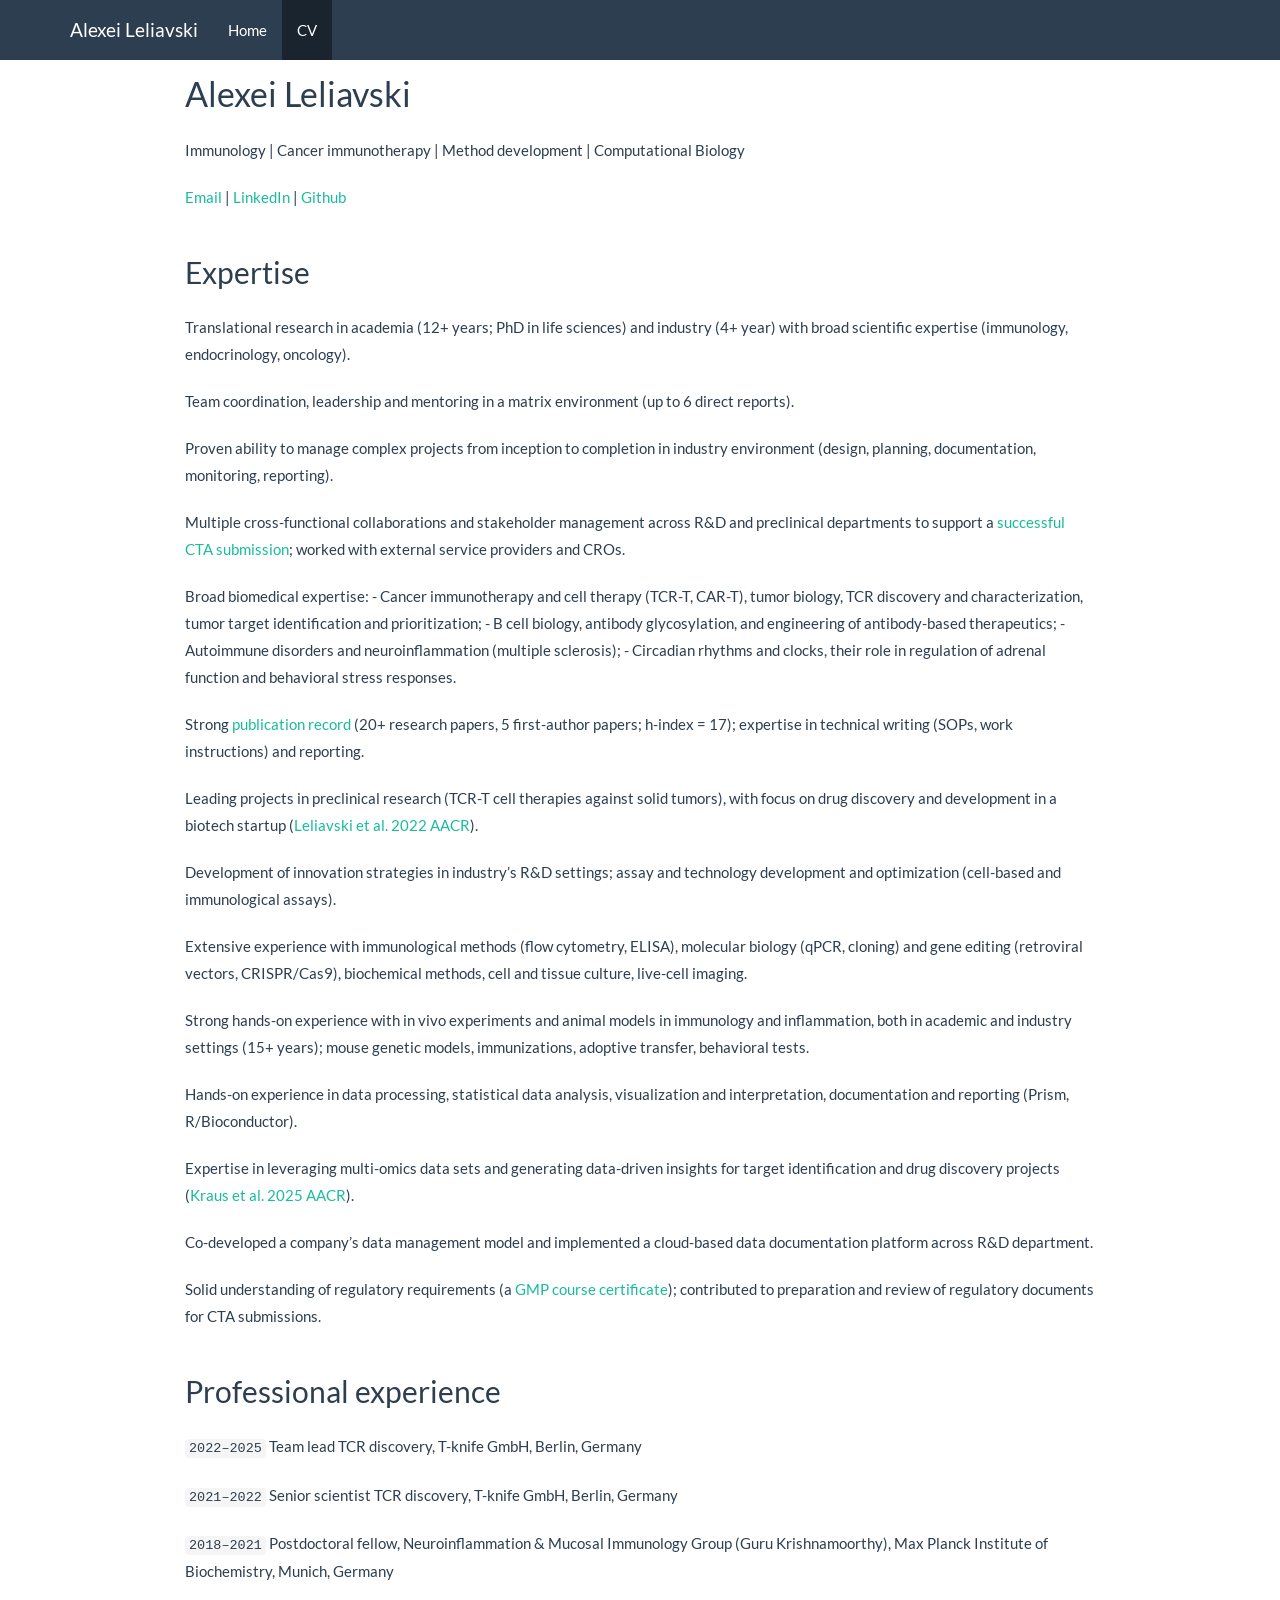
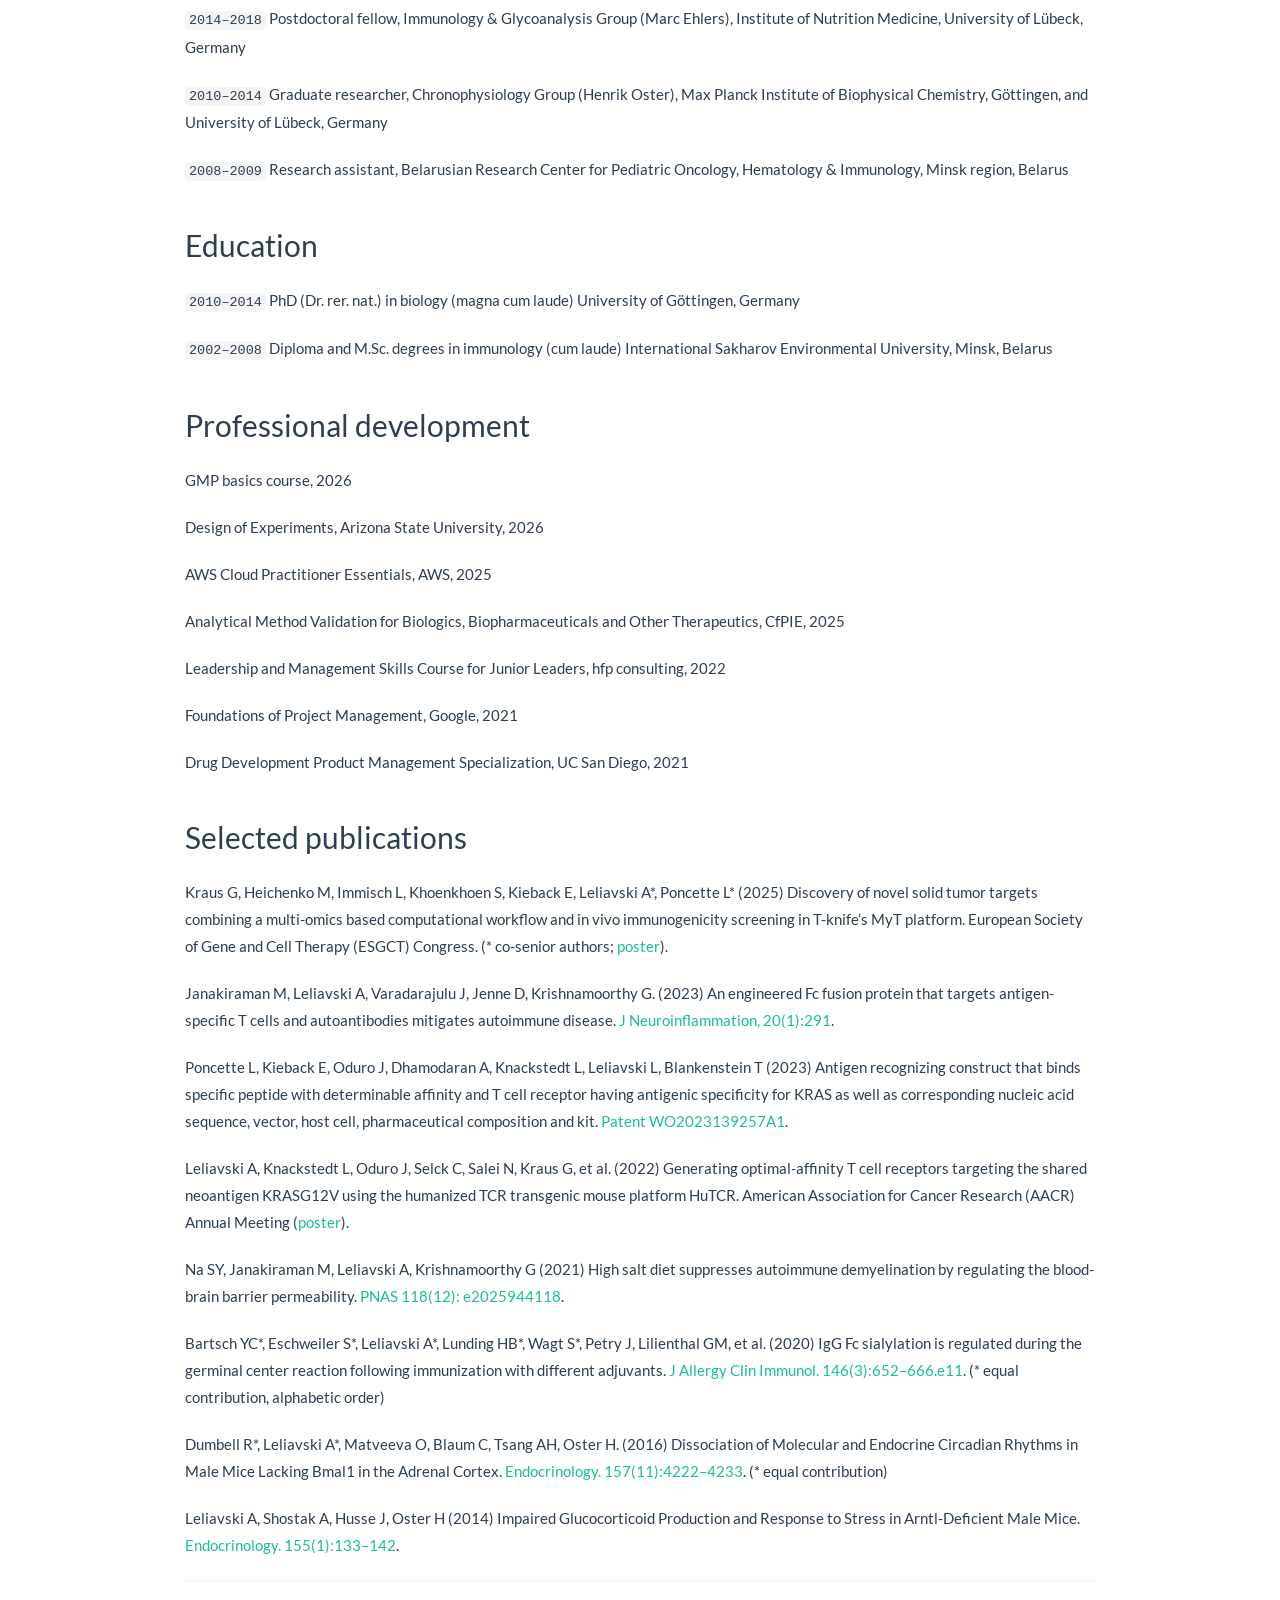
==== commit 2c712f37: "updating the website v1" ====
--- a/cv.html
+++ b/cv.html
@@ -9,16 +9,14 @@
 <meta http-equiv="X-UA-Compatible" content="IE=EDGE" />
 
 
-<meta name="author" content="Alexei Leliavski" />
-
-<meta name="date" content="2026-04-05" />
-
-<title>CV</title>
+
+
+<title>cv.knit</title>
 
 <script src="site_libs/header-attrs-2.31/header-attrs.js"></script>
 <script src="site_libs/jquery-3.6.0/jquery-3.6.0.min.js"></script>
 <meta name="viewport" content="width=device-width, initial-scale=1" />
-<link href="site_libs/bootstrap-3.3.5/css/cosmo.min.css" rel="stylesheet" />
+<link href="site_libs/bootstrap-3.3.5/css/flatly.min.css" rel="stylesheet" />
 <script src="site_libs/bootstrap-3.3.5/js/bootstrap.min.js"></script>
 <script src="site_libs/bootstrap-3.3.5/shim/html5shiv.min.js"></script>
 <script src="site_libs/bootstrap-3.3.5/shim/respond.min.js"></script>
@@ -60,6 +58,7 @@
 
 
 
+<link rel="stylesheet" href="style.css" type="text/css" />
 
 
 
@@ -240,7 +239,7 @@
         <span class="icon-bar"></span>
         <span class="icon-bar"></span>
       </button>
-      <a class="navbar-brand" href="index.html">My Portfolio</a>
+      <a class="navbar-brand" href="index.html">Alexei Leliavski</a>
     </div>
     <div id="navbar" class="navbar-collapse collapse">
       <ul class="nav navbar-nav">
@@ -262,9 +261,6 @@
 
 
 
-<h1 class="title toc-ignore">CV</h1>
-<h4 class="author">Alexei Leliavski</h4>
-<h4 class="date">2026-04-05</h4>
 
 </div>
 
@@ -278,6 +274,9 @@
 <a href="https://www.linkedin.com/in/alexei-leliavski/">LinkedIn</a> |
 <a href="https://github.com/leliavski/">Github</a></p>
 </div>
+</div>
+<div id="section" class="section level1">
+<h1></h1>
 <div id="expertise" class="section level2">
 <h2>Expertise</h2>
 <p>Translational research in academia (12+ years; PhD in life sciences)
@@ -333,6 +332,9 @@
 course certificate</a>); contributed to preparation and review of
 regulatory documents for CTA submissions.</p>
 </div>
+</div>
+<div id="section-1" class="section level1">
+<h1></h1>
 <div id="professional-experience" class="section level2">
 <h2>Professional experience</h2>
 <p><code>2022–2025</code> Team lead TCR discovery, T-knife GmbH, Berlin,
@@ -352,6 +354,9 @@
 for Pediatric Oncology, Hematology &amp; Immunology, Minsk region,
 Belarus</p>
 </div>
+</div>
+<div id="section-2" class="section level1">
+<h1></h1>
 <div id="education" class="section level2">
 <h2>Education</h2>
 <p><code>2010–2014</code> PhD (Dr. rer. nat.) in biology (magna cum
@@ -360,6 +365,9 @@
 laude) International Sakharov Environmental University, Minsk,
 Belarus</p>
 </div>
+</div>
+<div id="section-3" class="section level1">
+<h1></h1>
 <div id="professional-development" class="section level2">
 <h2>Professional development</h2>
 <p>GMP basics course, 2026</p>
@@ -373,6 +381,9 @@
 <p>Drug Development Product Management Specialization, UC San Diego,
 2021</p>
 </div>
+</div>
+<div id="section-4" class="section level1">
+<h1></h1>
 <div id="selected-publications" class="section level2">
 <h2>Selected publications</h2>
 <p>Kraus G, Heichenko M, Immisch L, Khoenkhoen S, Kieback E, Leliavski
--- a/site_libs/bootstrap-3.3.5/css/flatly.min.css
+++ b/site_libs/bootstrap-3.3.5/css/flatly.min.css
@@ -0,0 +1,30 @@
+@font-face {
+  font-family: 'Lato';
+  font-style: normal;
+  font-weight: 400;
+  src: url(fonts/Lato.ttf) format('truetype');
+}
+@font-face {
+  font-family: 'Lato';
+  font-style: normal;
+  font-weight: 700;
+  src: url(fonts/LatoBold.ttf) format('truetype');
+}
+@font-face {
+  font-family: 'Lato';
+  font-style: italic;
+  font-weight: 400;
+  src: url(fonts/LatoItalic.ttf) format('truetype');
+}
+
+/*!
+ * bootswatch v3.3.6
+ * Homepage: http://bootswatch.com
+ * Copyright 2012-2015 Thomas Park
+ * Licensed under MIT
+ * Based on Bootstrap
+*//*!
+ * Bootstrap v3.3.6 (http://getbootstrap.com)
+ * Copyright 2011-2015 Twitter, Inc.
+ * Licensed under MIT (https://github.com/twbs/bootstrap/blob/master/LICENSE)
+ *//*! normalize.css v3.0.3 | MIT License | github.com/necolas/normalize.css */html{font-family:sans-serif;-ms-text-size-adjust:100%;-webkit-text-size-adjust:100%}body{margin:0}article,aside,details,figcaption,figure,footer,header,hgroup,main,menu,nav,section,summary{display:block}audio,canvas,progress,video{display:inline-block;vertical-align:baseline}audio:not([controls]){display:none;height:0}[hidden],template{display:none}a{background-color:transparent}a:active,a:hover{outline:0}abbr[title]{border-bottom:1px dotted}b,strong{font-weight:bold}dfn{font-style:italic}h1{font-size:2em;margin:0.67em 0}mark{background:#ff0;color:#000}small{font-size:80%}sub,sup{font-size:75%;line-height:0;position:relative;vertical-align:baseline}sup{top:-0.5em}sub{bottom:-0.25em}img{border:0}svg:not(:root){overflow:hidden}figure{margin:1em 40px}hr{-webkit-box-sizing:content-box;-moz-box-sizing:content-box;box-sizing:content-box;height:0}pre{overflow:auto}code,kbd,pre,samp{font-family:monospace, monospace;font-size:1em}button,input,optgroup,select,textarea{color:inherit;font:inherit;margin:0}button{overflow:visible}button,select{text-transform:none}button,html input[type="button"],input[type="reset"],input[type="submit"]{-webkit-appearance:button;cursor:pointer}button[disabled],html input[disabled]{cursor:default}button::-moz-focus-inner,input::-moz-focus-inner{border:0;padding:0}input{line-height:normal}input[type="checkbox"],input[type="radio"]{-webkit-box-sizing:border-box;-moz-box-sizing:border-box;box-sizing:border-box;padding:0}input[type="number"]::-webkit-inner-spin-button,input[type="number"]::-webkit-outer-spin-button{height:auto}input[type="search"]{-webkit-appearance:textfield;-webkit-box-sizing:content-box;-moz-box-sizing:content-box;box-sizing:content-box}input[type="search"]::-webkit-search-cancel-button,input[type="search"]::-webkit-search-decoration{-webkit-appearance:none}fieldset{border:1px solid #c0c0c0;margin:0 2px;padding:0.35em 0.625em 0.75em}legend{border:0;padding:0}textarea{overflow:auto}optgroup{font-weight:bold}table{border-collapse:collapse;border-spacing:0}td,th{padding:0}/*! Source: https://github.com/h5bp/html5-boilerplate/blob/master/src/css/main.css */@media print{*,*:before,*:after{background:transparent !important;color:#000 !important;-webkit-box-shadow:none !important;box-shadow:none !important;text-shadow:none !important}a,a:visited{text-decoration:underline}a[href]:after{content:" (" attr(href) ")"}abbr[title]:after{content:" (" attr(title) ")"}a[href^="#"]:after,a[href^="javascript:"]:after{content:""}pre,blockquote{border:1px solid #999;page-break-inside:avoid}thead{display:table-header-group}tr,img{page-break-inside:avoid}img{max-width:100% !important}p,h2,h3{orphans:3;widows:3}h2,h3{page-break-after:avoid}.navbar{display:none}.btn>.caret,.dropup>.btn>.caret{border-top-color:#000 !important}.label{border:1px solid #000}.table{border-collapse:collapse !important}.table td,.table th{background-color:#fff !important}.table-bordered th,.table-bordered td{border:1px solid #ddd !important}}@font-face{font-family:'Glyphicons Halflings';src:url('../fonts/glyphicons-halflings-regular.eot');src:url('../fonts/glyphicons-halflings-regular.eot?#iefix') format('embedded-opentype'),url('../fonts/glyphicons-halflings-regular.woff') format('woff'),url('../fonts/glyphicons-halflings-regular.ttf') format('truetype'),url('../fonts/glyphicons-halflings-regular.svg#glyphicons_halflingsregular') format('svg')}.glyphicon{position:relative;top:1px;display:inline-block;font-family:'Glyphicons Halflings';font-style:normal;font-weight:normal;line-height:1;-webkit-font-smoothing:antialiased;-moz-osx-font-smoothing:grayscale}.glyphicon-asterisk:before{content:"\002a"}.glyphicon-plus:before{content:"\002b"}.glyphicon-euro:before,.glyphicon-eur:before{content:"\20ac"}.glyphicon-minus:before{content:"\2212"}.glyphicon-cloud:before{content:"\2601"}.glyphicon-envelope:before{content:"\2709"}.glyphicon-pencil:before{content:"\270f"}.glyphicon-glass:before{content:"\e001"}.glyphicon-music:before{content:"\e002"}.glyphicon-search:before{content:"\e003"}.glyphicon-heart:before{content:"\e005"}.glyphicon-star:before{content:"\e006"}.glyphicon-star-empty:before{content:"\e007"}.glyphicon-user:before{content:"\e008"}.glyphicon-film:before{content:"\e009"}.glyphicon-th-large:before{content:"\e010"}.glyphicon-th:before{content:"\e011"}.glyphicon-th-list:before{content:"\e012"}.glyphicon-ok:before{content:"\e013"}.glyphicon-remove:before{content:"\e014"}.glyphicon-zoom-in:before{content:"\e015"}.glyphicon-zoom-out:before{content:"\e016"}.glyphicon-off:before{content:"\e017"}.glyphicon-signal:before{content:"\e018"}.glyphicon-cog:before{content:"\e019"}.glyphicon-trash:before{content:"\e020"}.glyphicon-home:before{content:"\e021"}.glyphicon-file:before{content:"\e022"}.glyphicon-time:before{content:"\e023"}.glyphicon-road:before{content:"\e024"}.glyphicon-download-alt:before{content:"\e025"}.glyphicon-download:before{content:"\e026"}.glyphicon-upload:before{content:"\e027"}.glyphicon-inbox:before{content:"\e028"}.glyphicon-play-circle:before{content:"\e029"}.glyphicon-repeat:before{content:"\e030"}.glyphicon-refresh:before{content:"\e031"}.glyphicon-list-alt:before{content:"\e032"}.glyphicon-lock:before{content:"\e033"}.glyphicon-flag:before{content:"\e034"}.glyphicon-headphones:before{content:"\e035"}.glyphicon-volume-off:before{content:"\e036"}.glyphicon-volume-down:before{content:"\e037"}.glyphicon-volume-up:before{content:"\e038"}.glyphicon-qrcode:before{content:"\e039"}.glyphicon-barcode:before{content:"\e040"}.glyphicon-tag:before{content:"\e041"}.glyphicon-tags:before{content:"\e042"}.glyphicon-book:before{content:"\e043"}.glyphicon-bookmark:before{content:"\e044"}.glyphicon-print:before{content:"\e045"}.glyphicon-camera:before{content:"\e046"}.glyphicon-font:before{content:"\e047"}.glyphicon-bold:before{content:"\e048"}.glyphicon-italic:before{content:"\e049"}.glyphicon-text-height:before{content:"\e050"}.glyphicon-text-width:before{content:"\e051"}.glyphicon-align-left:before{content:"\e052"}.glyphicon-align-center:before{content:"\e053"}.glyphicon-align-right:before{content:"\e054"}.glyphicon-align-justify:before{content:"\e055"}.glyphicon-list:before{content:"\e056"}.glyphicon-indent-left:before{content:"\e057"}.glyphicon-indent-right:before{content:"\e058"}.glyphicon-facetime-video:before{content:"\e059"}.glyphicon-picture:before{content:"\e060"}.glyphicon-map-marker:before{content:"\e062"}.glyphicon-adjust:before{content:"\e063"}.glyphicon-tint:before{content:"\e064"}.glyphicon-edit:before{content:"\e065"}.glyphicon-share:before{content:"\e066"}.glyphicon-check:before{content:"\e067"}.glyphicon-move:before{content:"\e068"}.glyphicon-step-backward:before{content:"\e069"}.glyphicon-fast-backward:before{content:"\e070"}.glyphicon-backward:before{content:"\e071"}.glyphicon-play:before{content:"\e072"}.glyphicon-pause:before{content:"\e073"}.glyphicon-stop:before{content:"\e074"}.glyphicon-forward:before{content:"\e075"}.glyphicon-fast-forward:before{content:"\e076"}.glyphicon-step-forward:before{content:"\e077"}.glyphicon-eject:before{content:"\e078"}.glyphicon-chevron-left:before{content:"\e079"}.glyphicon-chevron-right:before{content:"\e080"}.glyphicon-plus-sign:before{content:"\e081"}.glyphicon-minus-sign:before{content:"\e082"}.glyphicon-remove-sign:before{content:"\e083"}.glyphicon-ok-sign:before{content:"\e084"}.glyphicon-question-sign:before{content:"\e085"}.glyphicon-info-sign:before{content:"\e086"}.glyphicon-screenshot:before{content:"\e087"}.glyphicon-remove-circle:before{content:"\e088"}.glyphicon-ok-circle:before{content:"\e089"}.glyphicon-ban-circle:before{content:"\e090"}.glyphicon-arrow-left:before{content:"\e091"}.glyphicon-arrow-right:before{content:"\e092"}.glyphicon-arrow-up:before{content:"\e093"}.glyphicon-arrow-down:before{content:"\e094"}.glyphicon-share-alt:before{content:"\e095"}.glyphicon-resize-full:before{content:"\e096"}.glyphicon-resize-small:before{content:"\e097"}.glyphicon-exclamation-sign:before{content:"\e101"}.glyphicon-gift:before{content:"\e102"}.glyphicon-leaf:before{content:"\e103"}.glyphicon-fire:before{content:"\e104"}.glyphicon-eye-open:before{content:"\e105"}.glyphicon-eye-close:before{content:"\e106"}.glyphicon-warning-sign:before{content:"\e107"}.glyphicon-plane:before{content:"\e108"}.glyphicon-calendar:before{content:"\e109"}.glyphicon-random:before{content:"\e110"}.glyphicon-comment:before{content:"\e111"}.glyphicon-magnet:before{content:"\e112"}.glyphicon-chevron-up:before{content:"\e113"}.glyphicon-chevron-down:before{content:"\e114"}.glyphicon-retweet:before{content:"\e115"}.glyphicon-shopping-cart:before{content:"\e116"}.glyphicon-folder-close:before{content:"\e117"}.glyphicon-folder-open:before{content:"\e118"}.glyphicon-resize-vertical:before{content:"\e119"}.glyphicon-resize-horizontal:before{content:"\e120"}.glyphicon-hdd:before{content:"\e121"}.glyphicon-bullhorn:before{content:"\e122"}.glyphicon-bell:before{content:"\e123"}.glyphicon-certificate:before{content:"\e124"}.glyphicon-thumbs-up:before{content:"\e125"}.glyphicon-thumbs-down:before{content:"\e126"}.glyphicon-hand-right:before{content:"\e127"}.glyphicon-hand-left:before{content:"\e128"}.glyphicon-hand-up:before{content:"\e129"}.glyphicon-hand-down:before{content:"\e130"}.glyphicon-circle-arrow-right:before{content:"\e131"}.glyphicon-circle-arrow-left:before{content:"\e132"}.glyphicon-circle-arrow-up:before{content:"\e133"}.glyphicon-circle-arrow-down:before{content:"\e134"}.glyphicon-globe:before{content:"\e135"}.glyphicon-wrench:before{content:"\e136"}.glyphicon-tasks:before{content:"\e137"}.glyphicon-filter:before{content:"\e138"}.glyphicon-briefcase:before{content:"\e139"}.glyphicon-fullscreen:before{content:"\e140"}.glyphicon-dashboard:before{content:"\e141"}.glyphicon-paperclip:before{content:"\e142"}.glyphicon-heart-empty:before{content:"\e143"}.glyphicon-link:before{content:"\e144"}.glyphicon-phone:before{content:"\e145"}.glyphicon-pushpin:before{content:"\e146"}.glyphicon-usd:before{content:"\e148"}.glyphicon-gbp:before{content:"\e149"}.glyphicon-sort:before{content:"\e150"}.glyphicon-sort-by-alphabet:before{content:"\e151"}.glyphicon-sort-by-alphabet-alt:before{content:"\e152"}.glyphicon-sort-by-order:before{content:"\e153"}.glyphicon-sort-by-order-alt:before{content:"\e154"}.glyphicon-sort-by-attributes:before{content:"\e155"}.glyphicon-sort-by-attributes-alt:before{content:"\e156"}.glyphicon-unchecked:before{content:"\e157"}.glyphicon-expand:before{content:"\e158"}.glyphicon-collapse-down:before{content:"\e159"}.glyphicon-collapse-up:before{content:"\e160"}.glyphicon-log-in:before{content:"\e161"}.glyphicon-flash:before{content:"\e162"}.glyphicon-log-out:before{content:"\e163"}.glyphicon-new-window:before{content:"\e164"}.glyphicon-record:before{content:"\e165"}.glyphicon-save:before{content:"\e166"}.glyphicon-open:before{content:"\e167"}.glyphicon-saved:before{content:"\e168"}.glyphicon-import:before{content:"\e169"}.glyphicon-export:before{content:"\e170"}.glyphicon-send:before{content:"\e171"}.glyphicon-floppy-disk:before{content:"\e172"}.glyphicon-floppy-saved:before{content:"\e173"}.glyphicon-floppy-remove:before{content:"\e174"}.glyphicon-floppy-save:before{content:"\e175"}.glyphicon-floppy-open:before{content:"\e176"}.glyphicon-credit-card:before{content:"\e177"}.glyphicon-transfer:before{content:"\e178"}.glyphicon-cutlery:before{content:"\e179"}.glyphicon-header:before{content:"\e180"}.glyphicon-compressed:before{content:"\e181"}.glyphicon-earphone:before{content:"\e182"}.glyphicon-phone-alt:before{content:"\e183"}.glyphicon-tower:before{content:"\e184"}.glyphicon-stats:before{content:"\e185"}.glyphicon-sd-video:before{content:"\e186"}.glyphicon-hd-video:before{content:"\e187"}.glyphicon-subtitles:before{content:"\e188"}.glyphicon-sound-stereo:before{content:"\e189"}.glyphicon-sound-dolby:before{content:"\e190"}.glyphicon-sound-5-1:before{content:"\e191"}.glyphicon-sound-6-1:before{content:"\e192"}.glyphicon-sound-7-1:before{content:"\e193"}.glyphicon-copyright-mark:before{content:"\e194"}.glyphicon-registration-mark:before{content:"\e195"}.glyphicon-cloud-download:before{content:"\e197"}.glyphicon-cloud-upload:before{content:"\e198"}.glyphicon-tree-conifer:before{content:"\e199"}.glyphicon-tree-deciduous:before{content:"\e200"}.glyphicon-cd:before{content:"\e201"}.glyphicon-save-file:before{content:"\e202"}.glyphicon-open-file:before{content:"\e203"}.glyphicon-level-up:before{content:"\e204"}.glyphicon-copy:before{content:"\e205"}.glyphicon-paste:before{content:"\e206"}.glyphicon-alert:before{content:"\e209"}.glyphicon-equalizer:before{content:"\e210"}.glyphicon-king:before{content:"\e211"}.glyphicon-queen:before{content:"\e212"}.glyphicon-pawn:before{content:"\e213"}.glyphicon-bishop:before{content:"\e214"}.glyphicon-knight:before{content:"\e215"}.glyphicon-baby-formula:before{content:"\e216"}.glyphicon-tent:before{content:"\26fa"}.glyphicon-blackboard:before{content:"\e218"}.glyphicon-bed:before{content:"\e219"}.glyphicon-apple:before{content:"\f8ff"}.glyphicon-erase:before{content:"\e221"}.glyphicon-hourglass:before{content:"\231b"}.glyphicon-lamp:before{content:"\e223"}.glyphicon-duplicate:before{content:"\e224"}.glyphicon-piggy-bank:before{content:"\e225"}.glyphicon-scissors:before{content:"\e226"}.glyphicon-bitcoin:before{content:"\e227"}.glyphicon-btc:before{content:"\e227"}.glyphicon-xbt:before{content:"\e227"}.glyphicon-yen:before{content:"\00a5"}.glyphicon-jpy:before{content:"\00a5"}.glyphicon-ruble:before{content:"\20bd"}.glyphicon-rub:before{content:"\20bd"}.glyphicon-scale:before{content:"\e230"}.glyphicon-ice-lolly:before{content:"\e231"}.glyphicon-ice-lolly-tasted:before{content:"\e232"}.glyphicon-education:before{content:"\e233"}.glyphicon-option-horizontal:before{content:"\e234"}.glyphicon-option-vertical:before{content:"\e235"}.glyphicon-menu-hamburger:before{content:"\e236"}.glyphicon-modal-window:before{content:"\e237"}.glyphicon-oil:before{content:"\e238"}.glyphicon-grain:before{content:"\e239"}.glyphicon-sunglasses:before{content:"\e240"}.glyphicon-text-size:before{content:"\e241"}.glyphicon-text-color:before{content:"\e242"}.glyphicon-text-background:before{content:"\e243"}.glyphicon-object-align-top:before{content:"\e244"}.glyphicon-object-align-bottom:before{content:"\e245"}.glyphicon-object-align-horizontal:before{content:"\e246"}.glyphicon-object-align-left:before{content:"\e247"}.glyphicon-object-align-vertical:before{content:"\e248"}.glyphicon-object-align-right:before{content:"\e249"}.glyphicon-triangle-right:before{content:"\e250"}.glyphicon-triangle-left:before{content:"\e251"}.glyphicon-triangle-bottom:before{content:"\e252"}.glyphicon-triangle-top:before{content:"\e253"}.glyphicon-console:before{content:"\e254"}.glyphicon-superscript:before{content:"\e255"}.glyphicon-subscript:before{content:"\e256"}.glyphicon-menu-left:before{content:"\e257"}.glyphicon-menu-right:before{content:"\e258"}.glyphicon-menu-down:before{content:"\e259"}.glyphicon-menu-up:before{content:"\e260"}*{-webkit-box-sizing:border-box;-moz-box-sizing:border-box;box-sizing:border-box}*:before,*:after{-webkit-box-sizing:border-box;-moz-box-sizing:border-box;box-sizing:border-box}html{font-size:10px;-webkit-tap-highlight-color:rgba(0,0,0,0)}body{font-family:"Lato","Helvetica Neue",Helvetica,Arial,sans-serif;font-size:15px;line-height:1.42857143;color:#2c3e50;background-color:#ffffff}input,button,select,textarea{font-family:inherit;font-size:inherit;line-height:inherit}a{color:#18bc9c;text-decoration:none}a:hover,a:focus{color:#18bc9c;text-decoration:underline}a:focus{outline:thin dotted;outline:5px auto -webkit-focus-ring-color;outline-offset:-2px}figure{margin:0}img{vertical-align:middle}.img-responsive,.thumbnail>img,.thumbnail a>img,.carousel-inner>.item>img,.carousel-inner>.item>a>img{display:block;max-width:100%;height:auto}.img-rounded{border-radius:6px}.img-thumbnail{padding:4px;line-height:1.42857143;background-color:#ffffff;border:1px solid #ecf0f1;border-radius:4px;-webkit-transition:all .2s ease-in-out;-o-transition:all .2s ease-in-out;transition:all .2s ease-in-out;display:inline-block;max-width:100%;height:auto}.img-circle{border-radius:50%}hr{margin-top:21px;margin-bottom:21px;border:0;border-top:1px solid #ecf0f1}.sr-only{position:absolute;width:1px;height:1px;margin:-1px;padding:0;overflow:hidden;clip:rect(0, 0, 0, 0);border:0}.sr-only-focusable:active,.sr-only-focusable:focus{position:static;width:auto;height:auto;margin:0;overflow:visible;clip:auto}[role="button"]{cursor:pointer}h1,h2,h3,h4,h5,h6,.h1,.h2,.h3,.h4,.h5,.h6{font-family:"Lato","Helvetica Neue",Helvetica,Arial,sans-serif;font-weight:400;line-height:1.1;color:inherit}h1 small,h2 small,h3 small,h4 small,h5 small,h6 small,.h1 small,.h2 small,.h3 small,.h4 small,.h5 small,.h6 small,h1 .small,h2 .small,h3 .small,h4 .small,h5 .small,h6 .small,.h1 .small,.h2 .small,.h3 .small,.h4 .small,.h5 .small,.h6 .small{font-weight:normal;line-height:1;color:#b4bcc2}h1,.h1,h2,.h2,h3,.h3{margin-top:21px;margin-bottom:10.5px}h1 small,.h1 small,h2 small,.h2 small,h3 small,.h3 small,h1 .small,.h1 .small,h2 .small,.h2 .small,h3 .small,.h3 .small{font-size:65%}h4,.h4,h5,.h5,h6,.h6{margin-top:10.5px;margin-bottom:10.5px}h4 small,.h4 small,h5 small,.h5 small,h6 small,.h6 small,h4 .small,.h4 .small,h5 .small,.h5 .small,h6 .small,.h6 .small{font-size:75%}h1,.h1{font-size:39px}h2,.h2{font-size:32px}h3,.h3{font-size:26px}h4,.h4{font-size:19px}h5,.h5{font-size:15px}h6,.h6{font-size:13px}p{margin:0 0 10.5px}.lead{margin-bottom:21px;font-size:17px;font-weight:300;line-height:1.4}@media (min-width:768px){.lead{font-size:22.5px}}small,.small{font-size:86%}mark,.mark{background-color:#f39c12;padding:.2em}.text-left{text-align:left}.text-right{text-align:right}.text-center{text-align:center}.text-justify{text-align:justify}.text-nowrap{white-space:nowrap}.text-lowercase{text-transform:lowercase}.text-uppercase{text-transform:uppercase}.text-capitalize{text-transform:capitalize}.text-muted{color:#b4bcc2}.text-primary{color:#2c3e50}a.text-primary:hover,a.text-primary:focus{color:#1a242f}.text-success{color:#ffffff}a.text-success:hover,a.text-success:focus{color:#e6e6e6}.text-info{color:#ffffff}a.text-info:hover,a.text-info:focus{color:#e6e6e6}.text-warning{color:#ffffff}a.text-warning:hover,a.text-warning:focus{color:#e6e6e6}.text-danger{color:#ffffff}a.text-danger:hover,a.text-danger:focus{color:#e6e6e6}.bg-primary{color:#fff;background-color:#2c3e50}a.bg-primary:hover,a.bg-primary:focus{background-color:#1a242f}.bg-success{background-color:#18bc9c}a.bg-success:hover,a.bg-success:focus{background-color:#128f76}.bg-info{background-color:#3498db}a.bg-info:hover,a.bg-info:focus{background-color:#217dbb}.bg-warning{background-color:#f39c12}a.bg-warning:hover,a.bg-warning:focus{background-color:#c87f0a}.bg-danger{background-color:#e74c3c}a.bg-danger:hover,a.bg-danger:focus{background-color:#d62c1a}.page-header{padding-bottom:9.5px;margin:42px 0 21px;border-bottom:1px solid transparent}ul,ol{margin-top:0;margin-bottom:10.5px}ul ul,ol ul,ul ol,ol ol{margin-bottom:0}.list-unstyled{padding-left:0;list-style:none}.list-inline{padding-left:0;list-style:none;margin-left:-5px}.list-inline>li{display:inline-block;padding-left:5px;padding-right:5px}dl{margin-top:0;margin-bottom:21px}dt,dd{line-height:1.42857143}dt{font-weight:bold}dd{margin-left:0}@media (min-width:768px){.dl-horizontal dt{float:left;width:160px;clear:left;text-align:right;overflow:hidden;text-overflow:ellipsis;white-space:nowrap}.dl-horizontal dd{margin-left:180px}}abbr[title],abbr[data-original-title]{cursor:help;border-bottom:1px dotted #b4bcc2}.initialism{font-size:90%;text-transform:uppercase}blockquote{padding:10.5px 21px;margin:0 0 21px;font-size:18.75px;border-left:5px solid #ecf0f1}blockquote p:last-child,blockquote ul:last-child,blockquote ol:last-child{margin-bottom:0}blockquote footer,blockquote small,blockquote .small{display:block;font-size:80%;line-height:1.42857143;color:#b4bcc2}blockquote footer:before,blockquote small:before,blockquote .small:before{content:'\2014 \00A0'}.blockquote-reverse,blockquote.pull-right{padding-right:15px;padding-left:0;border-right:5px solid #ecf0f1;border-left:0;text-align:right}.blockquote-reverse footer:before,blockquote.pull-right footer:before,.blockquote-reverse small:before,blockquote.pull-right small:before,.blockquote-reverse .small:before,blockquote.pull-right .small:before{content:''}.blockquote-reverse footer:after,blockquote.pull-right footer:after,.blockquote-reverse small:after,blockquote.pull-right small:after,.blockquote-reverse .small:after,blockquote.pull-right .small:after{content:'\00A0 \2014'}address{margin-bottom:21px;font-style:normal;line-height:1.42857143}code,kbd,pre,samp{font-family:monospace}code{padding:2px 4px;font-size:90%;color:#c7254e;background-color:#f9f2f4;border-radius:4px}kbd{padding:2px 4px;font-size:90%;color:#ffffff;background-color:#333333;border-radius:3px;-webkit-box-shadow:inset 0 -1px 0 rgba(0,0,0,0.25);box-shadow:inset 0 -1px 0 rgba(0,0,0,0.25)}kbd kbd{padding:0;font-size:100%;font-weight:bold;-webkit-box-shadow:none;box-shadow:none}pre{display:block;padding:10px;margin:0 0 10.5px;font-size:14px;line-height:1.42857143;word-break:break-all;word-wrap:break-word;color:#7b8a8b;background-color:#ecf0f1;border:1px solid #cccccc;border-radius:4px}pre code{padding:0;font-size:inherit;color:inherit;white-space:pre-wrap;background-color:transparent;border-radius:0}.pre-scrollable{max-height:340px;overflow-y:scroll}.container{margin-right:auto;margin-left:auto;padding-left:15px;padding-right:15px}@media (min-width:768px){.container{width:750px}}@media (min-width:992px){.container{width:970px}}@media (min-width:1200px){.container{width:1170px}}.container-fluid{margin-right:auto;margin-left:auto;padding-left:15px;padding-right:15px}.row{margin-left:-15px;margin-right:-15px}.col-xs-1,.col-sm-1,.col-md-1,.col-lg-1,.col-xs-2,.col-sm-2,.col-md-2,.col-lg-2,.col-xs-3,.col-sm-3,.col-md-3,.col-lg-3,.col-xs-4,.col-sm-4,.col-md-4,.col-lg-4,.col-xs-5,.col-sm-5,.col-md-5,.col-lg-5,.col-xs-6,.col-sm-6,.col-md-6,.col-lg-6,.col-xs-7,.col-sm-7,.col-md-7,.col-lg-7,.col-xs-8,.col-sm-8,.col-md-8,.col-lg-8,.col-xs-9,.col-sm-9,.col-md-9,.col-lg-9,.col-xs-10,.col-sm-10,.col-md-10,.col-lg-10,.col-xs-11,.col-sm-11,.col-md-11,.col-lg-11,.col-xs-12,.col-sm-12,.col-md-12,.col-lg-12{position:relative;min-height:1px;padding-left:15px;padding-right:15px}.col-xs-1,.col-xs-2,.col-xs-3,.col-xs-4,.col-xs-5,.col-xs-6,.col-xs-7,.col-xs-8,.col-xs-9,.col-xs-10,.col-xs-11,.col-xs-12{float:left}.col-xs-12{width:100%}.col-xs-11{width:91.66666667%}.col-xs-10{width:83.33333333%}.col-xs-9{width:75%}.col-xs-8{width:66.66666667%}.col-xs-7{width:58.33333333%}.col-xs-6{width:50%}.col-xs-5{width:41.66666667%}.col-xs-4{width:33.33333333%}.col-xs-3{width:25%}.col-xs-2{width:16.66666667%}.col-xs-1{width:8.33333333%}.col-xs-pull-12{right:100%}.col-xs-pull-11{right:91.66666667%}.col-xs-pull-10{right:83.33333333%}.col-xs-pull-9{right:75%}.col-xs-pull-8{right:66.66666667%}.col-xs-pull-7{right:58.33333333%}.col-xs-pull-6{right:50%}.col-xs-pull-5{right:41.66666667%}.col-xs-pull-4{right:33.33333333%}.col-xs-pull-3{right:25%}.col-xs-pull-2{right:16.66666667%}.col-xs-pull-1{right:8.33333333%}.col-xs-pull-0{right:auto}.col-xs-push-12{left:100%}.col-xs-push-11{left:91.66666667%}.col-xs-push-10{left:83.33333333%}.col-xs-push-9{left:75%}.col-xs-push-8{left:66.66666667%}.col-xs-push-7{left:58.33333333%}.col-xs-push-6{left:50%}.col-xs-push-5{left:41.66666667%}.col-xs-push-4{left:33.33333333%}.col-xs-push-3{left:25%}.col-xs-push-2{left:16.66666667%}.col-xs-push-1{left:8.33333333%}.col-xs-push-0{left:auto}.col-xs-offset-12{margin-left:100%}.col-xs-offset-11{margin-left:91.66666667%}.col-xs-offset-10{margin-left:83.33333333%}.col-xs-offset-9{margin-left:75%}.col-xs-offset-8{margin-left:66.66666667%}.col-xs-offset-7{margin-left:58.33333333%}.col-xs-offset-6{margin-left:50%}.col-xs-offset-5{margin-left:41.66666667%}.col-xs-offset-4{margin-left:33.33333333%}.col-xs-offset-3{margin-left:25%}.col-xs-offset-2{margin-left:16.66666667%}.col-xs-offset-1{margin-left:8.33333333%}.col-xs-offset-0{margin-left:0%}@media (min-width:768px){.col-sm-1,.col-sm-2,.col-sm-3,.col-sm-4,.col-sm-5,.col-sm-6,.col-sm-7,.col-sm-8,.col-sm-9,.col-sm-10,.col-sm-11,.col-sm-12{float:left}.col-sm-12{width:100%}.col-sm-11{width:91.66666667%}.col-sm-10{width:83.33333333%}.col-sm-9{width:75%}.col-sm-8{width:66.66666667%}.col-sm-7{width:58.33333333%}.col-sm-6{width:50%}.col-sm-5{width:41.66666667%}.col-sm-4{width:33.33333333%}.col-sm-3{width:25%}.col-sm-2{width:16.66666667%}.col-sm-1{width:8.33333333%}.col-sm-pull-12{right:100%}.col-sm-pull-11{right:91.66666667%}.col-sm-pull-10{right:83.33333333%}.col-sm-pull-9{right:75%}.col-sm-pull-8{right:66.66666667%}.col-sm-pull-7{right:58.33333333%}.col-sm-pull-6{right:50%}.col-sm-pull-5{right:41.66666667%}.col-sm-pull-4{right:33.33333333%}.col-sm-pull-3{right:25%}.col-sm-pull-2{right:16.66666667%}.col-sm-pull-1{right:8.33333333%}.col-sm-pull-0{right:auto}.col-sm-push-12{left:100%}.col-sm-push-11{left:91.66666667%}.col-sm-push-10{left:83.33333333%}.col-sm-push-9{left:75%}.col-sm-push-8{left:66.66666667%}.col-sm-push-7{left:58.33333333%}.col-sm-push-6{left:50%}.col-sm-push-5{left:41.66666667%}.col-sm-push-4{left:33.33333333%}.col-sm-push-3{left:25%}.col-sm-push-2{left:16.66666667%}.col-sm-push-1{left:8.33333333%}.col-sm-push-0{left:auto}.col-sm-offset-12{margin-left:100%}.col-sm-offset-11{margin-left:91.66666667%}.col-sm-offset-10{margin-left:83.33333333%}.col-sm-offset-9{margin-left:75%}.col-sm-offset-8{margin-left:66.66666667%}.col-sm-offset-7{margin-left:58.33333333%}.col-sm-offset-6{margin-left:50%}.col-sm-offset-5{margin-left:41.66666667%}.col-sm-offset-4{margin-left:33.33333333%}.col-sm-offset-3{margin-left:25%}.col-sm-offset-2{margin-left:16.66666667%}.col-sm-offset-1{margin-left:8.33333333%}.col-sm-offset-0{margin-left:0%}}@media (min-width:992px){.col-md-1,.col-md-2,.col-md-3,.col-md-4,.col-md-5,.col-md-6,.col-md-7,.col-md-8,.col-md-9,.col-md-10,.col-md-11,.col-md-12{float:left}.col-md-12{width:100%}.col-md-11{width:91.66666667%}.col-md-10{width:83.33333333%}.col-md-9{width:75%}.col-md-8{width:66.66666667%}.col-md-7{width:58.33333333%}.col-md-6{width:50%}.col-md-5{width:41.66666667%}.col-md-4{width:33.33333333%}.col-md-3{width:25%}.col-md-2{width:16.66666667%}.col-md-1{width:8.33333333%}.col-md-pull-12{right:100%}.col-md-pull-11{right:91.66666667%}.col-md-pull-10{right:83.33333333%}.col-md-pull-9{right:75%}.col-md-pull-8{right:66.66666667%}.col-md-pull-7{right:58.33333333%}.col-md-pull-6{right:50%}.col-md-pull-5{right:41.66666667%}.col-md-pull-4{right:33.33333333%}.col-md-pull-3{right:25%}.col-md-pull-2{right:16.66666667%}.col-md-pull-1{right:8.33333333%}.col-md-pull-0{right:auto}.col-md-push-12{left:100%}.col-md-push-11{left:91.66666667%}.col-md-push-10{left:83.33333333%}.col-md-push-9{left:75%}.col-md-push-8{left:66.66666667%}.col-md-push-7{left:58.33333333%}.col-md-push-6{left:50%}.col-md-push-5{left:41.66666667%}.col-md-push-4{left:33.33333333%}.col-md-push-3{left:25%}.col-md-push-2{left:16.66666667%}.col-md-push-1{left:8.33333333%}.col-md-push-0{left:auto}.col-md-offset-12{margin-left:100%}.col-md-offset-11{margin-left:91.66666667%}.col-md-offset-10{margin-left:83.33333333%}.col-md-offset-9{margin-left:75%}.col-md-offset-8{margin-left:66.66666667%}.col-md-offset-7{margin-left:58.33333333%}.col-md-offset-6{margin-left:50%}.col-md-offset-5{margin-left:41.66666667%}.col-md-offset-4{margin-left:33.33333333%}.col-md-offset-3{margin-left:25%}.col-md-offset-2{margin-left:16.66666667%}.col-md-offset-1{margin-left:8.33333333%}.col-md-offset-0{margin-left:0%}}@media (min-width:1200px){.col-lg-1,.col-lg-2,.col-lg-3,.col-lg-4,.col-lg-5,.col-lg-6,.col-lg-7,.col-lg-8,.col-lg-9,.col-lg-10,.col-lg-11,.col-lg-12{float:left}.col-lg-12{width:100%}.col-lg-11{width:91.66666667%}.col-lg-10{width:83.33333333%}.col-lg-9{width:75%}.col-lg-8{width:66.66666667%}.col-lg-7{width:58.33333333%}.col-lg-6{width:50%}.col-lg-5{width:41.66666667%}.col-lg-4{width:33.33333333%}.col-lg-3{width:25%}.col-lg-2{width:16.66666667%}.col-lg-1{width:8.33333333%}.col-lg-pull-12{right:100%}.col-lg-pull-11{right:91.66666667%}.col-lg-pull-10{right:83.33333333%}.col-lg-pull-9{right:75%}.col-lg-pull-8{right:66.66666667%}.col-lg-pull-7{right:58.33333333%}.col-lg-pull-6{right:50%}.col-lg-pull-5{right:41.66666667%}.col-lg-pull-4{right:33.33333333%}.col-lg-pull-3{right:25%}.col-lg-pull-2{right:16.66666667%}.col-lg-pull-1{right:8.33333333%}.col-lg-pull-0{right:auto}.col-lg-push-12{left:100%}.col-lg-push-11{left:91.66666667%}.col-lg-push-10{left:83.33333333%}.col-lg-push-9{left:75%}.col-lg-push-8{left:66.66666667%}.col-lg-push-7{left:58.33333333%}.col-lg-push-6{left:50%}.col-lg-push-5{left:41.66666667%}.col-lg-push-4{left:33.33333333%}.col-lg-push-3{left:25%}.col-lg-push-2{left:16.66666667%}.col-lg-push-1{left:8.33333333%}.col-lg-push-0{left:auto}.col-lg-offset-12{margin-left:100%}.col-lg-offset-11{margin-left:91.66666667%}.col-lg-offset-10{margin-left:83.33333333%}.col-lg-offset-9{margin-left:75%}.col-lg-offset-8{margin-left:66.66666667%}.col-lg-offset-7{margin-left:58.33333333%}.col-lg-offset-6{margin-left:50%}.col-lg-offset-5{margin-left:41.66666667%}.col-lg-offset-4{margin-left:33.33333333%}.col-lg-offset-3{margin-left:25%}.col-lg-offset-2{margin-left:16.66666667%}.col-lg-offset-1{margin-left:8.33333333%}.col-lg-offset-0{margin-left:0%}}table{background-color:transparent}caption{padding-top:8px;padding-bottom:8px;color:#b4bcc2;text-align:left}th{}.table{width:100%;max-width:100%;margin-bottom:21px}.table>thead>tr>th,.table>tbody>tr>th,.table>tfoot>tr>th,.table>thead>tr>td,.table>tbody>tr>td,.table>tfoot>tr>td{padding:8px;line-height:1.42857143;vertical-align:top;border-top:1px solid #ecf0f1}.table>thead>tr>th{vertical-align:bottom;border-bottom:2px solid #ecf0f1}.table>caption+thead>tr:first-child>th,.table>colgroup+thead>tr:first-child>th,.table>thead:first-child>tr:first-child>th,.table>caption+thead>tr:first-child>td,.table>colgroup+thead>tr:first-child>td,.table>thead:first-child>tr:first-child>td{border-top:0}.table>tbody+tbody{border-top:2px solid #ecf0f1}.table .table{background-color:#ffffff}.table-condensed>thead>tr>th,.table-condensed>tbody>tr>th,.table-condensed>tfoot>tr>th,.table-condensed>thead>tr>td,.table-condensed>tbody>tr>td,.table-condensed>tfoot>tr>td{padding:5px}.table-bordered{border:1px solid #ecf0f1}.table-bordered>thead>tr>th,.table-bordered>tbody>tr>th,.table-bordered>tfoot>tr>th,.table-bordered>thead>tr>td,.table-bordered>tbody>tr>td,.table-bordered>tfoot>tr>td{border:1px solid #ecf0f1}.table-bordered>thead>tr>th,.table-bordered>thead>tr>td{border-bottom-width:2px}.table-striped>tbody>tr:nth-of-type(odd){background-color:#f9f9f9}.table-hover>tbody>tr:hover{background-color:#ecf0f1}table col[class*="col-"]{position:static;float:none;display:table-column}table td[class*="col-"],table th[class*="col-"]{position:static;float:none;display:table-cell}.table>thead>tr>td.active,.table>tbody>tr>td.active,.table>tfoot>tr>td.active,.table>thead>tr>th.active,.table>tbody>tr>th.active,.table>tfoot>tr>th.active,.table>thead>tr.active>td,.table>tbody>tr.active>td,.table>tfoot>tr.active>td,.table>thead>tr.active>th,.table>tbody>tr.active>th,.table>tfoot>tr.active>th{background-color:#ecf0f1}.table-hover>tbody>tr>td.active:hover,.table-hover>tbody>tr>th.active:hover,.table-hover>tbody>tr.active:hover>td,.table-hover>tbody>tr:hover>.active,.table-hover>tbody>tr.active:hover>th{background-color:#dde4e6}.table>thead>tr>td.success,.table>tbody>tr>td.success,.table>tfoot>tr>td.success,.table>thead>tr>th.success,.table>tbody>tr>th.success,.table>tfoot>tr>th.success,.table>thead>tr.success>td,.table>tbody>tr.success>td,.table>tfoot>tr.success>td,.table>thead>tr.success>th,.table>tbody>tr.success>th,.table>tfoot>tr.success>th{background-color:#18bc9c}.table-hover>tbody>tr>td.success:hover,.table-hover>tbody>tr>th.success:hover,.table-hover>tbody>tr.success:hover>td,.table-hover>tbody>tr:hover>.success,.table-hover>tbody>tr.success:hover>th{background-color:#15a589}.table>thead>tr>td.info,.table>tbody>tr>td.info,.table>tfoot>tr>td.info,.table>thead>tr>th.info,.table>tbody>tr>th.info,.table>tfoot>tr>th.info,.table>thead>tr.info>td,.table>tbody>tr.info>td,.table>tfoot>tr.info>td,.table>thead>tr.info>th,.table>tbody>tr.info>th,.table>tfoot>tr.info>th{background-color:#3498db}.table-hover>tbody>tr>td.info:hover,.table-hover>tbody>tr>th.info:hover,.table-hover>tbody>tr.info:hover>td,.table-hover>tbody>tr:hover>.info,.table-hover>tbody>tr.info:hover>th{background-color:#258cd1}.table>thead>tr>td.warning,.table>tbody>tr>td.warning,.table>tfoot>tr>td.warning,.table>thead>tr>th.warning,.table>tbody>tr>th.warning,.table>tfoot>tr>th.warning,.table>thead>tr.warning>td,.table>tbody>tr.warning>td,.table>tfoot>tr.warning>td,.table>thead>tr.warning>th,.table>tbody>tr.warning>th,.table>tfoot>tr.warning>th{background-color:#f39c12}.table-hover>tbody>tr>td.warning:hover,.table-hover>tbody>tr>th.warning:hover,.table-hover>tbody>tr.warning:hover>td,.table-hover>tbody>tr:hover>.warning,.table-hover>tbody>tr.warning:hover>th{background-color:#e08e0b}.table>thead>tr>td.danger,.table>tbody>tr>td.danger,.table>tfoot>tr>td.danger,.table>thead>tr>th.danger,.table>tbody>tr>th.danger,.table>tfoot>tr>th.danger,.table>thead>tr.danger>td,.table>tbody>tr.danger>td,.table>tfoot>tr.danger>td,.table>thead>tr.danger>th,.table>tbody>tr.danger>th,.table>tfoot>tr.danger>th{background-color:#e74c3c}.table-hover>tbody>tr>td.danger:hover,.table-hover>tbody>tr>th.danger:hover,.table-hover>tbody>tr.danger:hover>td,.table-hover>tbody>tr:hover>.danger,.table-hover>tbody>tr.danger:hover>th{background-color:#e43725}.table-responsive{overflow-x:auto;min-height:0.01%}@media screen and (max-width:767px){.table-responsive{width:100%;margin-bottom:15.75px;overflow-y:hidden;-ms-overflow-style:-ms-autohiding-scrollbar;border:1px solid #ecf0f1}.table-responsive>.table{margin-bottom:0}.table-responsive>.table>thead>tr>th,.table-responsive>.table>tbody>tr>th,.table-responsive>.table>tfoot>tr>th,.table-responsive>.table>thead>tr>td,.table-responsive>.table>tbody>tr>td,.table-responsive>.table>tfoot>tr>td{white-space:nowrap}.table-responsive>.table-bordered{border:0}.table-responsive>.table-bordered>thead>tr>th:first-child,.table-responsive>.table-bordered>tbody>tr>th:first-child,.table-responsive>.table-bordered>tfoot>tr>th:first-child,.table-responsive>.table-bordered>thead>tr>td:first-child,.table-responsive>.table-bordered>tbody>tr>td:first-child,.table-responsive>.table-bordered>tfoot>tr>td:first-child{border-left:0}.table-responsive>.table-bordered>thead>tr>th:last-child,.table-responsive>.table-bordered>tbody>tr>th:last-child,.table-responsive>.table-bordered>tfoot>tr>th:last-child,.table-responsive>.table-bordered>thead>tr>td:last-child,.table-responsive>.table-bordered>tbody>tr>td:last-child,.table-responsive>.table-bordered>tfoot>tr>td:last-child{border-right:0}.table-responsive>.table-bordered>tbody>tr:last-child>th,.table-responsive>.table-bordered>tfoot>tr:last-child>th,.table-responsive>.table-bordered>tbody>tr:last-child>td,.table-responsive>.table-bordered>tfoot>tr:last-child>td{border-bottom:0}}fieldset{padding:0;margin:0;border:0;min-width:0}legend{display:block;width:100%;padding:0;margin-bottom:21px;font-size:22.5px;line-height:inherit;color:#2c3e50;border:0;border-bottom:1px solid transparent}label{display:inline-block;max-width:100%;margin-bottom:5px;font-weight:bold}input[type="search"]{-webkit-box-sizing:border-box;-moz-box-sizing:border-box;box-sizing:border-box}input[type="radio"],input[type="checkbox"]{margin:4px 0 0;margin-top:1px \9;line-height:normal}input[type="file"]{display:block}input[type="range"]{display:block;width:100%}select[multiple],select[size]{height:auto}input[type="file"]:focus,input[type="radio"]:focus,input[type="checkbox"]:focus{outline:thin dotted;outline:5px auto -webkit-focus-ring-color;outline-offset:-2px}output{display:block;padding-top:11px;font-size:15px;line-height:1.42857143;color:#2c3e50}.form-control{display:block;width:100%;height:45px;padding:10px 15px;font-size:15px;line-height:1.42857143;color:#2c3e50;background-color:#ffffff;background-image:none;border:1px solid #dce4ec;border-radius:4px;-webkit-box-shadow:inset 0 1px 1px rgba(0,0,0,0.075);box-shadow:inset 0 1px 1px rgba(0,0,0,0.075);-webkit-transition:border-color ease-in-out .15s,-webkit-box-shadow ease-in-out .15s;-o-transition:border-color ease-in-out .15s,box-shadow ease-in-out .15s;transition:border-color ease-in-out .15s,box-shadow ease-in-out .15s}.form-control:focus{border-color:#2c3e50;outline:0;-webkit-box-shadow:inset 0 1px 1px rgba(0,0,0,0.075),0 0 8px rgba(44,62,80,0.6);box-shadow:inset 0 1px 1px rgba(0,0,0,0.075),0 0 8px rgba(44,62,80,0.6)}.form-control::-moz-placeholder{color:#acb6c0;opacity:1}.form-control:-ms-input-placeholder{color:#acb6c0}.form-control::-webkit-input-placeholder{color:#acb6c0}.form-control::-ms-expand{border:0;background-color:transparent}.form-control[disabled],.form-control[readonly],fieldset[disabled] .form-control{background-color:#ecf0f1;opacity:1}.form-control[disabled],fieldset[disabled] .form-control{cursor:not-allowed}textarea.form-control{height:auto}input[type="search"]{-webkit-appearance:none}@media screen and (-webkit-min-device-pixel-ratio:0){input[type="date"].form-control,input[type="time"].form-control,input[type="datetime-local"].form-control,input[type="month"].form-control{line-height:45px}input[type="date"].input-sm,input[type="time"].input-sm,input[type="datetime-local"].input-sm,input[type="month"].input-sm,.input-group-sm input[type="date"],.input-group-sm input[type="time"],.input-group-sm input[type="datetime-local"],.input-group-sm input[type="month"]{line-height:35px}input[type="date"].input-lg,input[type="time"].input-lg,input[type="datetime-local"].input-lg,input[type="month"].input-lg,.input-group-lg input[type="date"],.input-group-lg input[type="time"],.input-group-lg input[type="datetime-local"],.input-group-lg input[type="month"]{line-height:66px}}.form-group{margin-bottom:15px}.radio,.checkbox{position:relative;display:block;margin-top:10px;margin-bottom:10px}.radio label,.checkbox label{min-height:21px;padding-left:20px;margin-bottom:0;font-weight:normal;cursor:pointer}.radio input[type="radio"],.radio-inline input[type="radio"],.checkbox input[type="checkbox"],.checkbox-inline input[type="checkbox"]{position:absolute;margin-left:-20px;margin-top:4px \9}.radio+.radio,.checkbox+.checkbox{margin-top:-5px}.radio-inline,.checkbox-inline{position:relative;display:inline-block;padding-left:20px;margin-bottom:0;vertical-align:middle;font-weight:normal;cursor:pointer}.radio-inline+.radio-inline,.checkbox-inline+.checkbox-inline{margin-top:0;margin-left:10px}input[type="radio"][disabled],input[type="checkbox"][disabled],input[type="radio"].disabled,input[type="checkbox"].disabled,fieldset[disabled] input[type="radio"],fieldset[disabled] input[type="checkbox"]{cursor:not-allowed}.radio-inline.disabled,.checkbox-inline.disabled,fieldset[disabled] .radio-inline,fieldset[disabled] .checkbox-inline{cursor:not-allowed}.radio.disabled label,.checkbox.disabled label,fieldset[disabled] .radio label,fieldset[disabled] .checkbox label{cursor:not-allowed}.form-control-static{padding-top:11px;padding-bottom:11px;margin-bottom:0;min-height:36px}.form-control-static.input-lg,.form-control-static.input-sm{padding-left:0;padding-right:0}.input-sm{height:35px;padding:6px 9px;font-size:13px;line-height:1.5;border-radius:3px}select.input-sm{height:35px;line-height:35px}textarea.input-sm,select[multiple].input-sm{height:auto}.form-group-sm .form-control{height:35px;padding:6px 9px;font-size:13px;line-height:1.5;border-radius:3px}.form-group-sm select.form-control{height:35px;line-height:35px}.form-group-sm textarea.form-control,.form-group-sm select[multiple].form-control{height:auto}.form-group-sm .form-control-static{height:35px;min-height:34px;padding:7px 9px;font-size:13px;line-height:1.5}.input-lg{height:66px;padding:18px 27px;font-size:19px;line-height:1.3333333;border-radius:6px}select.input-lg{height:66px;line-height:66px}textarea.input-lg,select[multiple].input-lg{height:auto}.form-group-lg .form-control{height:66px;padding:18px 27px;font-size:19px;line-height:1.3333333;border-radius:6px}.form-group-lg select.form-control{height:66px;line-height:66px}.form-group-lg textarea.form-control,.form-group-lg select[multiple].form-control{height:auto}.form-group-lg .form-control-static{height:66px;min-height:40px;padding:19px 27px;font-size:19px;line-height:1.3333333}.has-feedback{position:relative}.has-feedback .form-control{padding-right:56.25px}.form-control-feedback{position:absolute;top:0;right:0;z-index:2;display:block;width:45px;height:45px;line-height:45px;text-align:center;pointer-events:none}.input-lg+.form-control-feedback,.input-group-lg+.form-control-feedback,.form-group-lg .form-control+.form-control-feedback{width:66px;height:66px;line-height:66px}.input-sm+.form-control-feedback,.input-group-sm+.form-control-feedback,.form-group-sm .form-control+.form-control-feedback{width:35px;height:35px;line-height:35px}.has-success .help-block,.has-success .control-label,.has-success .radio,.has-success .checkbox,.has-success .radio-inline,.has-success .checkbox-inline,.has-success.radio label,.has-success.checkbox label,.has-success.radio-inline label,.has-success.checkbox-inline label{color:#ffffff}.has-success .form-control{border-color:#ffffff;-webkit-box-shadow:inset 0 1px 1px rgba(0,0,0,0.075);box-shadow:inset 0 1px 1px rgba(0,0,0,0.075)}.has-success .form-control:focus{border-color:#e6e6e6;-webkit-box-shadow:inset 0 1px 1px rgba(0,0,0,0.075),0 0 6px #fff;box-shadow:inset 0 1px 1px rgba(0,0,0,0.075),0 0 6px #fff}.has-success .input-group-addon{color:#ffffff;border-color:#ffffff;background-color:#18bc9c}.has-success .form-control-feedback{color:#ffffff}.has-warning .help-block,.has-warning .control-label,.has-warning .radio,.has-warning .checkbox,.has-warning .radio-inline,.has-warning .checkbox-inline,.has-warning.radio label,.has-warning.checkbox label,.has-warning.radio-inline label,.has-warning.checkbox-inline label{color:#ffffff}.has-warning .form-control{border-color:#ffffff;-webkit-box-shadow:inset 0 1px 1px rgba(0,0,0,0.075);box-shadow:inset 0 1px 1px rgba(0,0,0,0.075)}.has-warning .form-control:focus{border-color:#e6e6e6;-webkit-box-shadow:inset 0 1px 1px rgba(0,0,0,0.075),0 0 6px #fff;box-shadow:inset 0 1px 1px rgba(0,0,0,0.075),0 0 6px #fff}.has-warning .input-group-addon{color:#ffffff;border-color:#ffffff;background-color:#f39c12}.has-warning .form-control-feedback{color:#ffffff}.has-error .help-block,.has-error .control-label,.has-error .radio,.has-error .checkbox,.has-error .radio-inline,.has-error .checkbox-inline,.has-error.radio label,.has-error.checkbox label,.has-error.radio-inline label,.has-error.checkbox-inline label{color:#ffffff}.has-error .form-control{border-color:#ffffff;-webkit-box-shadow:inset 0 1px 1px rgba(0,0,0,0.075);box-shadow:inset 0 1px 1px rgba(0,0,0,0.075)}.has-error .form-control:focus{border-color:#e6e6e6;-webkit-box-shadow:inset 0 1px 1px rgba(0,0,0,0.075),0 0 6px #fff;box-shadow:inset 0 1px 1px rgba(0,0,0,0.075),0 0 6px #fff}.has-error .input-group-addon{color:#ffffff;border-color:#ffffff;background-color:#e74c3c}.has-error .form-control-feedback{color:#ffffff}.has-feedback label~.form-control-feedback{top:26px}.has-feedback label.sr-only~.form-control-feedback{top:0}.help-block{display:block;margin-top:5px;margin-bottom:10px;color:#597ea2}@media (min-width:768px){.form-inline .form-group{display:inline-block;margin-bottom:0;vertical-align:middle}.form-inline .form-control{display:inline-block;width:auto;vertical-align:middle}.form-inline .form-control-static{display:inline-block}.form-inline .input-group{display:inline-table;vertical-align:middle}.form-inline .input-group .input-group-addon,.form-inline .input-group .input-group-btn,.form-inline .input-group .form-control{width:auto}.form-inline .input-group>.form-control{width:100%}.form-inline .control-label{margin-bottom:0;vertical-align:middle}.form-inline .radio,.form-inline .checkbox{display:inline-block;margin-top:0;margin-bottom:0;vertical-align:middle}.form-inline .radio label,.form-inline .checkbox label{padding-left:0}.form-inline .radio input[type="radio"],.form-inline .checkbox input[type="checkbox"]{position:relative;margin-left:0}.form-inline .has-feedback .form-control-feedback{top:0}}.form-horizontal .radio,.form-horizontal .checkbox,.form-horizontal .radio-inline,.form-horizontal .checkbox-inline{margin-top:0;margin-bottom:0;padding-top:11px}.form-horizontal .radio,.form-horizontal .checkbox{min-height:32px}.form-horizontal .form-group{margin-left:-15px;margin-right:-15px}@media (min-width:768px){.form-horizontal .control-label{text-align:right;margin-bottom:0;padding-top:11px}}.form-horizontal .has-feedback .form-control-feedback{right:15px}@media (min-width:768px){.form-horizontal .form-group-lg .control-label{padding-top:19px;font-size:19px}}@media (min-width:768px){.form-horizontal .form-group-sm .control-label{padding-top:7px;font-size:13px}}.btn{display:inline-block;margin-bottom:0;font-weight:normal;text-align:center;vertical-align:middle;-ms-touch-action:manipulation;touch-action:manipulation;cursor:pointer;background-image:none;border:1px solid transparent;white-space:nowrap;padding:10px 15px;font-size:15px;line-height:1.42857143;border-radius:4px;-webkit-user-select:none;-moz-user-select:none;-ms-user-select:none;user-select:none}.btn:focus,.btn:active:focus,.btn.active:focus,.btn.focus,.btn:active.focus,.btn.active.focus{outline:thin dotted;outline:5px auto -webkit-focus-ring-color;outline-offset:-2px}.btn:hover,.btn:focus,.btn.focus{color:#ffffff;text-decoration:none}.btn:active,.btn.active{outline:0;background-image:none;-webkit-box-shadow:inset 0 3px 5px rgba(0,0,0,0.125);box-shadow:inset 0 3px 5px rgba(0,0,0,0.125)}.btn.disabled,.btn[disabled],fieldset[disabled] .btn{cursor:not-allowed;opacity:0.65;filter:alpha(opacity=65);-webkit-box-shadow:none;box-shadow:none}a.btn.disabled,fieldset[disabled] a.btn{pointer-events:none}.btn-default{color:#ffffff;background-color:#95a5a6;border-color:#95a5a6}.btn-default:focus,.btn-default.focus{color:#ffffff;background-color:#798d8f;border-color:#566566}.btn-default:hover{color:#ffffff;background-color:#798d8f;border-color:#74898a}.btn-default:active,.btn-default.active,.open>.dropdown-toggle.btn-default{color:#ffffff;background-color:#798d8f;border-color:#74898a}.btn-default:active:hover,.btn-default.active:hover,.open>.dropdown-toggle.btn-default:hover,.btn-default:active:focus,.btn-default.active:focus,.open>.dropdown-toggle.btn-default:focus,.btn-default:active.focus,.btn-default.active.focus,.open>.dropdown-toggle.btn-default.focus{color:#ffffff;background-color:#687b7c;border-color:#566566}.btn-default:active,.btn-default.active,.open>.dropdown-toggle.btn-default{background-image:none}.btn-default.disabled:hover,.btn-default[disabled]:hover,fieldset[disabled] .btn-default:hover,.btn-default.disabled:focus,.btn-default[disabled]:focus,fieldset[disabled] .btn-default:focus,.btn-default.disabled.focus,.btn-default[disabled].focus,fieldset[disabled] .btn-default.focus{background-color:#95a5a6;border-color:#95a5a6}.btn-default .badge{color:#95a5a6;background-color:#ffffff}.btn-primary{color:#ffffff;background-color:#2c3e50;border-color:#2c3e50}.btn-primary:focus,.btn-primary.focus{color:#ffffff;background-color:#1a242f;border-color:#000000}.btn-primary:hover{color:#ffffff;background-color:#1a242f;border-color:#161f29}.btn-primary:active,.btn-primary.active,.open>.dropdown-toggle.btn-primary{color:#ffffff;background-color:#1a242f;border-color:#161f29}.btn-primary:active:hover,.btn-primary.active:hover,.open>.dropdown-toggle.btn-primary:hover,.btn-primary:active:focus,.btn-primary.active:focus,.open>.dropdown-toggle.btn-primary:focus,.btn-primary:active.focus,.btn-primary.active.focus,.open>.dropdown-toggle.btn-primary.focus{color:#ffffff;background-color:#0d1318;border-color:#000000}.btn-primary:active,.btn-primary.active,.open>.dropdown-toggle.btn-primary{background-image:none}.btn-primary.disabled:hover,.btn-primary[disabled]:hover,fieldset[disabled] .btn-primary:hover,.btn-primary.disabled:focus,.btn-primary[disabled]:focus,fieldset[disabled] .btn-primary:focus,.btn-primary.disabled.focus,.btn-primary[disabled].focus,fieldset[disabled] .btn-primary.focus{background-color:#2c3e50;border-color:#2c3e50}.btn-primary .badge{color:#2c3e50;background-color:#ffffff}.btn-success{color:#ffffff;background-color:#18bc9c;border-color:#18bc9c}.btn-success:focus,.btn-success.focus{color:#ffffff;background-color:#128f76;border-color:#0a4b3e}.btn-success:hover{color:#ffffff;background-color:#128f76;border-color:#11866f}.btn-success:active,.btn-success.active,.open>.dropdown-toggle.btn-success{color:#ffffff;background-color:#128f76;border-color:#11866f}.btn-success:active:hover,.btn-success.active:hover,.open>.dropdown-toggle.btn-success:hover,.btn-success:active:focus,.btn-success.active:focus,.open>.dropdown-toggle.btn-success:focus,.btn-success:active.focus,.btn-success.active.focus,.open>.dropdown-toggle.btn-success.focus{color:#ffffff;background-color:#0e6f5c;border-color:#0a4b3e}.btn-success:active,.btn-success.active,.open>.dropdown-toggle.btn-success{background-image:none}.btn-success.disabled:hover,.btn-success[disabled]:hover,fieldset[disabled] .btn-success:hover,.btn-success.disabled:focus,.btn-success[disabled]:focus,fieldset[disabled] .btn-success:focus,.btn-success.disabled.focus,.btn-success[disabled].focus,fieldset[disabled] .btn-success.focus{background-color:#18bc9c;border-color:#18bc9c}.btn-success .badge{color:#18bc9c;background-color:#ffffff}.btn-info{color:#ffffff;background-color:#3498db;border-color:#3498db}.btn-info:focus,.btn-info.focus{color:#ffffff;background-color:#217dbb;border-color:#16527a}.btn-info:hover{color:#ffffff;background-color:#217dbb;border-color:#2077b2}.btn-info:active,.btn-info.active,.open>.dropdown-toggle.btn-info{color:#ffffff;background-color:#217dbb;border-color:#2077b2}.btn-info:active:hover,.btn-info.active:hover,.open>.dropdown-toggle.btn-info:hover,.btn-info:active:focus,.btn-info.active:focus,.open>.dropdown-toggle.btn-info:focus,.btn-info:active.focus,.btn-info.active.focus,.open>.dropdown-toggle.btn-info.focus{color:#ffffff;background-color:#1c699d;border-color:#16527a}.btn-info:active,.btn-info.active,.open>.dropdown-toggle.btn-info{background-image:none}.btn-info.disabled:hover,.btn-info[disabled]:hover,fieldset[disabled] .btn-info:hover,.btn-info.disabled:focus,.btn-info[disabled]:focus,fieldset[disabled] .btn-info:focus,.btn-info.disabled.focus,.btn-info[disabled].focus,fieldset[disabled] .btn-info.focus{background-color:#3498db;border-color:#3498db}.btn-info .badge{color:#3498db;background-color:#ffffff}.btn-warning{color:#ffffff;background-color:#f39c12;border-color:#f39c12}.btn-warning:focus,.btn-warning.focus{color:#ffffff;background-color:#c87f0a;border-color:#7f5006}.btn-warning:hover{color:#ffffff;background-color:#c87f0a;border-color:#be780a}.btn-warning:active,.btn-warning.active,.open>.dropdown-toggle.btn-warning{color:#ffffff;background-color:#c87f0a;border-color:#be780a}.btn-warning:active:hover,.btn-warning.active:hover,.open>.dropdown-toggle.btn-warning:hover,.btn-warning:active:focus,.btn-warning.active:focus,.open>.dropdown-toggle.btn-warning:focus,.btn-warning:active.focus,.btn-warning.active.focus,.open>.dropdown-toggle.btn-warning.focus{color:#ffffff;background-color:#a66908;border-color:#7f5006}.btn-warning:active,.btn-warning.active,.open>.dropdown-toggle.btn-warning{background-image:none}.btn-warning.disabled:hover,.btn-warning[disabled]:hover,fieldset[disabled] .btn-warning:hover,.btn-warning.disabled:focus,.btn-warning[disabled]:focus,fieldset[disabled] .btn-warning:focus,.btn-warning.disabled.focus,.btn-warning[disabled].focus,fieldset[disabled] .btn-warning.focus{background-color:#f39c12;border-color:#f39c12}.btn-warning .badge{color:#f39c12;background-color:#ffffff}.btn-danger{color:#ffffff;background-color:#e74c3c;border-color:#e74c3c}.btn-danger:focus,.btn-danger.focus{color:#ffffff;background-color:#d62c1a;border-color:#921e12}.btn-danger:hover{color:#ffffff;background-color:#d62c1a;border-color:#cd2a19}.btn-danger:active,.btn-danger.active,.open>.dropdown-toggle.btn-danger{color:#ffffff;background-color:#d62c1a;border-color:#cd2a19}.btn-danger:active:hover,.btn-danger.active:hover,.open>.dropdown-toggle.btn-danger:hover,.btn-danger:active:focus,.btn-danger.active:focus,.open>.dropdown-toggle.btn-danger:focus,.btn-danger:active.focus,.btn-danger.active.focus,.open>.dropdown-toggle.btn-danger.focus{color:#ffffff;background-color:#b62516;border-color:#921e12}.btn-danger:active,.btn-danger.active,.open>.dropdown-toggle.btn-danger{background-image:none}.btn-danger.disabled:hover,.btn-danger[disabled]:hover,fieldset[disabled] .btn-danger:hover,.btn-danger.disabled:focus,.btn-danger[disabled]:focus,fieldset[disabled] .btn-danger:focus,.btn-danger.disabled.focus,.btn-danger[disabled].focus,fieldset[disabled] .btn-danger.focus{background-color:#e74c3c;border-color:#e74c3c}.btn-danger .badge{color:#e74c3c;background-color:#ffffff}.btn-link{color:#18bc9c;font-weight:normal;border-radius:0}.btn-link,.btn-link:active,.btn-link.active,.btn-link[disabled],fieldset[disabled] .btn-link{background-color:transparent;-webkit-box-shadow:none;box-shadow:none}.btn-link,.btn-link:hover,.btn-link:focus,.btn-link:active{border-color:transparent}.btn-link:hover,.btn-link:focus{color:#18bc9c;text-decoration:underline;background-color:transparent}.btn-link[disabled]:hover,fieldset[disabled] .btn-link:hover,.btn-link[disabled]:focus,fieldset[disabled] .btn-link:focus{color:#b4bcc2;text-decoration:none}.btn-lg,.btn-group-lg>.btn{padding:18px 27px;font-size:19px;line-height:1.3333333;border-radius:6px}.btn-sm,.btn-group-sm>.btn{padding:6px 9px;font-size:13px;line-height:1.5;border-radius:3px}.btn-xs,.btn-group-xs>.btn{padding:1px 5px;font-size:13px;line-height:1.5;border-radius:3px}.btn-block{display:block;width:100%}.btn-block+.btn-block{margin-top:5px}input[type="submit"].btn-block,input[type="reset"].btn-block,input[type="button"].btn-block{width:100%}.fade{opacity:0;-webkit-transition:opacity 0.15s linear;-o-transition:opacity 0.15s linear;transition:opacity 0.15s linear}.fade.in{opacity:1}.collapse{display:none}.collapse.in{display:block}tr.collapse.in{display:table-row}tbody.collapse.in{display:table-row-group}.collapsing{position:relative;height:0;overflow:hidden;-webkit-transition-property:height, visibility;-o-transition-property:height, visibility;transition-property:height, visibility;-webkit-transition-duration:0.35s;-o-transition-duration:0.35s;transition-duration:0.35s;-webkit-transition-timing-function:ease;-o-transition-timing-function:ease;transition-timing-function:ease}.caret{display:inline-block;width:0;height:0;margin-left:2px;vertical-align:middle;border-top:4px dashed;border-top:4px solid \9;border-right:4px solid transparent;border-left:4px solid transparent}.dropup,.dropdown{position:relative}.dropdown-toggle:focus{outline:0}.dropdown-menu{position:absolute;top:100%;left:0;z-index:1000;display:none;float:left;min-width:160px;padding:5px 0;margin:2px 0 0;list-style:none;font-size:15px;text-align:left;background-color:#ffffff;border:1px solid #cccccc;border:1px solid rgba(0,0,0,0.15);border-radius:4px;-webkit-box-shadow:0 6px 12px rgba(0,0,0,0.175);box-shadow:0 6px 12px rgba(0,0,0,0.175);-webkit-background-clip:padding-box;background-clip:padding-box}.dropdown-menu.pull-right{right:0;left:auto}.dropdown-menu .divider{height:1px;margin:9.5px 0;overflow:hidden;background-color:#e5e5e5}.dropdown-menu>li>a{display:block;padding:3px 20px;clear:both;font-weight:normal;line-height:1.42857143;color:#7b8a8b;white-space:nowrap}.dropdown-menu>li>a:hover,.dropdown-menu>li>a:focus{text-decoration:none;color:#ffffff;background-color:#2c3e50}.dropdown-menu>.active>a,.dropdown-menu>.active>a:hover,.dropdown-menu>.active>a:focus{color:#ffffff;text-decoration:none;outline:0;background-color:#2c3e50}.dropdown-menu>.disabled>a,.dropdown-menu>.disabled>a:hover,.dropdown-menu>.disabled>a:focus{color:#b4bcc2}.dropdown-menu>.disabled>a:hover,.dropdown-menu>.disabled>a:focus{text-decoration:none;background-color:transparent;background-image:none;filter:progid:DXImageTransform.Microsoft.gradient(enabled=false);cursor:not-allowed}.open>.dropdown-menu{display:block}.open>a{outline:0}.dropdown-menu-right{left:auto;right:0}.dropdown-menu-left{left:0;right:auto}.dropdown-header{display:block;padding:3px 20px;font-size:13px;line-height:1.42857143;color:#b4bcc2;white-space:nowrap}.dropdown-backdrop{position:fixed;left:0;right:0;bottom:0;top:0;z-index:990}.pull-right>.dropdown-menu{right:0;left:auto}.dropup .caret,.navbar-fixed-bottom .dropdown .caret{border-top:0;border-bottom:4px dashed;border-bottom:4px solid \9;content:""}.dropup .dropdown-menu,.navbar-fixed-bottom .dropdown .dropdown-menu{top:auto;bottom:100%;margin-bottom:2px}@media (min-width:768px){.navbar-right .dropdown-menu{left:auto;right:0}.navbar-right .dropdown-menu-left{left:0;right:auto}}.btn-group,.btn-group-vertical{position:relative;display:inline-block;vertical-align:middle}.btn-group>.btn,.btn-group-vertical>.btn{position:relative;float:left}.btn-group>.btn:hover,.btn-group-vertical>.btn:hover,.btn-group>.btn:focus,.btn-group-vertical>.btn:focus,.btn-group>.btn:active,.btn-group-vertical>.btn:active,.btn-group>.btn.active,.btn-group-vertical>.btn.active{z-index:2}.btn-group .btn+.btn,.btn-group .btn+.btn-group,.btn-group .btn-group+.btn,.btn-group .btn-group+.btn-group{margin-left:-1px}.btn-toolbar{margin-left:-5px}.btn-toolbar .btn,.btn-toolbar .btn-group,.btn-toolbar .input-group{float:left}.btn-toolbar>.btn,.btn-toolbar>.btn-group,.btn-toolbar>.input-group{margin-left:5px}.btn-group>.btn:not(:first-child):not(:last-child):not(.dropdown-toggle){border-radius:0}.btn-group>.btn:first-child{margin-left:0}.btn-group>.btn:first-child:not(:last-child):not(.dropdown-toggle){border-bottom-right-radius:0;border-top-right-radius:0}.btn-group>.btn:last-child:not(:first-child),.btn-group>.dropdown-toggle:not(:first-child){border-bottom-left-radius:0;border-top-left-radius:0}.btn-group>.btn-group{float:left}.btn-group>.btn-group:not(:first-child):not(:last-child)>.btn{border-radius:0}.btn-group>.btn-group:first-child:not(:last-child)>.btn:last-child,.btn-group>.btn-group:first-child:not(:last-child)>.dropdown-toggle{border-bottom-right-radius:0;border-top-right-radius:0}.btn-group>.btn-group:last-child:not(:first-child)>.btn:first-child{border-bottom-left-radius:0;border-top-left-radius:0}.btn-group .dropdown-toggle:active,.btn-group.open .dropdown-toggle{outline:0}.btn-group>.btn+.dropdown-toggle{padding-left:8px;padding-right:8px}.btn-group>.btn-lg+.dropdown-toggle{padding-left:12px;padding-right:12px}.btn-group.open .dropdown-toggle{-webkit-box-shadow:inset 0 3px 5px rgba(0,0,0,0.125);box-shadow:inset 0 3px 5px rgba(0,0,0,0.125)}.btn-group.open .dropdown-toggle.btn-link{-webkit-box-shadow:none;box-shadow:none}.btn .caret{margin-left:0}.btn-lg .caret{border-width:5px 5px 0;border-bottom-width:0}.dropup .btn-lg .caret{border-width:0 5px 5px}.btn-group-vertical>.btn,.btn-group-vertical>.btn-group,.btn-group-vertical>.btn-group>.btn{display:block;float:none;width:100%;max-width:100%}.btn-group-vertical>.btn-group>.btn{float:none}.btn-group-vertical>.btn+.btn,.btn-group-vertical>.btn+.btn-group,.btn-group-vertical>.btn-group+.btn,.btn-group-vertical>.btn-group+.btn-group{margin-top:-1px;margin-left:0}.btn-group-vertical>.btn:not(:first-child):not(:last-child){border-radius:0}.btn-group-vertical>.btn:first-child:not(:last-child){border-top-right-radius:4px;border-top-left-radius:4px;border-bottom-right-radius:0;border-bottom-left-radius:0}.btn-group-vertical>.btn:last-child:not(:first-child){border-top-right-radius:0;border-top-left-radius:0;border-bottom-right-radius:4px;border-bottom-left-radius:4px}.btn-group-vertical>.btn-group:not(:first-child):not(:last-child)>.btn{border-radius:0}.btn-group-vertical>.btn-group:first-child:not(:last-child)>.btn:last-child,.btn-group-vertical>.btn-group:first-child:not(:last-child)>.dropdown-toggle{border-bottom-right-radius:0;border-bottom-left-radius:0}.btn-group-vertical>.btn-group:last-child:not(:first-child)>.btn:first-child{border-top-right-radius:0;border-top-left-radius:0}.btn-group-justified{display:table;width:100%;table-layout:fixed;border-collapse:separate}.btn-group-justified>.btn,.btn-group-justified>.btn-group{float:none;display:table-cell;width:1%}.btn-group-justified>.btn-group .btn{width:100%}.btn-group-justified>.btn-group .dropdown-menu{left:auto}[data-toggle="buttons"]>.btn input[type="radio"],[data-toggle="buttons"]>.btn-group>.btn input[type="radio"],[data-toggle="buttons"]>.btn input[type="checkbox"],[data-toggle="buttons"]>.btn-group>.btn input[type="checkbox"]{position:absolute;clip:rect(0, 0, 0, 0);pointer-events:none}.input-group{position:relative;display:table;border-collapse:separate}.input-group[class*="col-"]{float:none;padding-left:0;padding-right:0}.input-group .form-control{position:relative;z-index:2;float:left;width:100%;margin-bottom:0}.input-group .form-control:focus{z-index:3}.input-group-lg>.form-control,.input-group-lg>.input-group-addon,.input-group-lg>.input-group-btn>.btn{height:66px;padding:18px 27px;font-size:19px;line-height:1.3333333;border-radius:6px}select.input-group-lg>.form-control,select.input-group-lg>.input-group-addon,select.input-group-lg>.input-group-btn>.btn{height:66px;line-height:66px}textarea.input-group-lg>.form-control,textarea.input-group-lg>.input-group-addon,textarea.input-group-lg>.input-group-btn>.btn,select[multiple].input-group-lg>.form-control,select[multiple].input-group-lg>.input-group-addon,select[multiple].input-group-lg>.input-group-btn>.btn{height:auto}.input-group-sm>.form-control,.input-group-sm>.input-group-addon,.input-group-sm>.input-group-btn>.btn{height:35px;padding:6px 9px;font-size:13px;line-height:1.5;border-radius:3px}select.input-group-sm>.form-control,select.input-group-sm>.input-group-addon,select.input-group-sm>.input-group-btn>.btn{height:35px;line-height:35px}textarea.input-group-sm>.form-control,textarea.input-group-sm>.input-group-addon,textarea.input-group-sm>.input-group-btn>.btn,select[multiple].input-group-sm>.form-control,select[multiple].input-group-sm>.input-group-addon,select[multiple].input-group-sm>.input-group-btn>.btn{height:auto}.input-group-addon,.input-group-btn,.input-group .form-control{display:table-cell}.input-group-addon:not(:first-child):not(:last-child),.input-group-btn:not(:first-child):not(:last-child),.input-group .form-control:not(:first-child):not(:last-child){border-radius:0}.input-group-addon,.input-group-btn{width:1%;white-space:nowrap;vertical-align:middle}.input-group-addon{padding:10px 15px;font-size:15px;font-weight:normal;line-height:1;color:#2c3e50;text-align:center;background-color:#ecf0f1;border:1px solid #dce4ec;border-radius:4px}.input-group-addon.input-sm{padding:6px 9px;font-size:13px;border-radius:3px}.input-group-addon.input-lg{padding:18px 27px;font-size:19px;border-radius:6px}.input-group-addon input[type="radio"],.input-group-addon input[type="checkbox"]{margin-top:0}.input-group .form-control:first-child,.input-group-addon:first-child,.input-group-btn:first-child>.btn,.input-group-btn:first-child>.btn-group>.btn,.input-group-btn:first-child>.dropdown-toggle,.input-group-btn:last-child>.btn:not(:last-child):not(.dropdown-toggle),.input-group-btn:last-child>.btn-group:not(:last-child)>.btn{border-bottom-right-radius:0;border-top-right-radius:0}.input-group-addon:first-child{border-right:0}.input-group .form-control:last-child,.input-group-addon:last-child,.input-group-btn:last-child>.btn,.input-group-btn:last-child>.btn-group>.btn,.input-group-btn:last-child>.dropdown-toggle,.input-group-btn:first-child>.btn:not(:first-child),.input-group-btn:first-child>.btn-group:not(:first-child)>.btn{border-bottom-left-radius:0;border-top-left-radius:0}.input-group-addon:last-child{border-left:0}.input-group-btn{position:relative;font-size:0;white-space:nowrap}.input-group-btn>.btn{position:relative}.input-group-btn>.btn+.btn{margin-left:-1px}.input-group-btn>.btn:hover,.input-group-btn>.btn:focus,.input-group-btn>.btn:active{z-index:2}.input-group-btn:first-child>.btn,.input-group-btn:first-child>.btn-group{margin-right:-1px}.input-group-btn:last-child>.btn,.input-group-btn:last-child>.btn-group{z-index:2;margin-left:-1px}.nav{margin-bottom:0;padding-left:0;list-style:none}.nav>li{position:relative;display:block}.nav>li>a{position:relative;display:block;padding:10px 15px}.nav>li>a:hover,.nav>li>a:focus{text-decoration:none;background-color:#ecf0f1}.nav>li.disabled>a{color:#b4bcc2}.nav>li.disabled>a:hover,.nav>li.disabled>a:focus{color:#b4bcc2;text-decoration:none;background-color:transparent;cursor:not-allowed}.nav .open>a,.nav .open>a:hover,.nav .open>a:focus{background-color:#ecf0f1;border-color:#18bc9c}.nav .nav-divider{height:1px;margin:9.5px 0;overflow:hidden;background-color:#e5e5e5}.nav>li>a>img{max-width:none}.nav-tabs{border-bottom:1px solid #ecf0f1}.nav-tabs>li{float:left;margin-bottom:-1px}.nav-tabs>li>a{margin-right:2px;line-height:1.42857143;border:1px solid transparent;border-radius:4px 4px 0 0}.nav-tabs>li>a:hover{border-color:#ecf0f1 #ecf0f1 #ecf0f1}.nav-tabs>li.active>a,.nav-tabs>li.active>a:hover,.nav-tabs>li.active>a:focus{color:#2c3e50;background-color:#ffffff;border:1px solid #ecf0f1;border-bottom-color:transparent;cursor:default}.nav-tabs.nav-justified{width:100%;border-bottom:0}.nav-tabs.nav-justified>li{float:none}.nav-tabs.nav-justified>li>a{text-align:center;margin-bottom:5px}.nav-tabs.nav-justified>.dropdown .dropdown-menu{top:auto;left:auto}@media (min-width:768px){.nav-tabs.nav-justified>li{display:table-cell;width:1%}.nav-tabs.nav-justified>li>a{margin-bottom:0}}.nav-tabs.nav-justified>li>a{margin-right:0;border-radius:4px}.nav-tabs.nav-justified>.active>a,.nav-tabs.nav-justified>.active>a:hover,.nav-tabs.nav-justified>.active>a:focus{border:1px solid #ecf0f1}@media (min-width:768px){.nav-tabs.nav-justified>li>a{border-bottom:1px solid #ecf0f1;border-radius:4px 4px 0 0}.nav-tabs.nav-justified>.active>a,.nav-tabs.nav-justified>.active>a:hover,.nav-tabs.nav-justified>.active>a:focus{border-bottom-color:#ffffff}}.nav-pills>li{float:left}.nav-pills>li>a{border-radius:4px}.nav-pills>li+li{margin-left:2px}.nav-pills>li.active>a,.nav-pills>li.active>a:hover,.nav-pills>li.active>a:focus{color:#ffffff;background-color:#2c3e50}.nav-stacked>li{float:none}.nav-stacked>li+li{margin-top:2px;margin-left:0}.nav-justified{width:100%}.nav-justified>li{float:none}.nav-justified>li>a{text-align:center;margin-bottom:5px}.nav-justified>.dropdown .dropdown-menu{top:auto;left:auto}@media (min-width:768px){.nav-justified>li{display:table-cell;width:1%}.nav-justified>li>a{margin-bottom:0}}.nav-tabs-justified{border-bottom:0}.nav-tabs-justified>li>a{margin-right:0;border-radius:4px}.nav-tabs-justified>.active>a,.nav-tabs-justified>.active>a:hover,.nav-tabs-justified>.active>a:focus{border:1px solid #ecf0f1}@media (min-width:768px){.nav-tabs-justified>li>a{border-bottom:1px solid #ecf0f1;border-radius:4px 4px 0 0}.nav-tabs-justified>.active>a,.nav-tabs-justified>.active>a:hover,.nav-tabs-justified>.active>a:focus{border-bottom-color:#ffffff}}.tab-content>.tab-pane{display:none}.tab-content>.active{display:block}.nav-tabs .dropdown-menu{margin-top:-1px;border-top-right-radius:0;border-top-left-radius:0}.navbar{position:relative;min-height:60px;margin-bottom:21px;border:1px solid transparent}@media (min-width:768px){.navbar{border-radius:4px}}@media (min-width:768px){.navbar-header{float:left}}.navbar-collapse{overflow-x:visible;padding-right:15px;padding-left:15px;border-top:1px solid transparent;-webkit-box-shadow:inset 0 1px 0 rgba(255,255,255,0.1);box-shadow:inset 0 1px 0 rgba(255,255,255,0.1);-webkit-overflow-scrolling:touch}.navbar-collapse.in{overflow-y:auto}@media (min-width:768px){.navbar-collapse{width:auto;border-top:0;-webkit-box-shadow:none;box-shadow:none}.navbar-collapse.collapse{display:block !important;height:auto !important;padding-bottom:0;overflow:visible !important}.navbar-collapse.in{overflow-y:visible}.navbar-fixed-top .navbar-collapse,.navbar-static-top .navbar-collapse,.navbar-fixed-bottom .navbar-collapse{padding-left:0;padding-right:0}}.navbar-fixed-top .navbar-collapse,.navbar-fixed-bottom .navbar-collapse{max-height:340px}@media (max-device-width:480px) and (orientation:landscape){.navbar-fixed-top .navbar-collapse,.navbar-fixed-bottom .navbar-collapse{max-height:200px}}.container>.navbar-header,.container-fluid>.navbar-header,.container>.navbar-collapse,.container-fluid>.navbar-collapse{margin-right:-15px;margin-left:-15px}@media (min-width:768px){.container>.navbar-header,.container-fluid>.navbar-header,.container>.navbar-collapse,.container-fluid>.navbar-collapse{margin-right:0;margin-left:0}}.navbar-static-top{z-index:1000;border-width:0 0 1px}@media (min-width:768px){.navbar-static-top{border-radius:0}}.navbar-fixed-top,.navbar-fixed-bottom{position:fixed;right:0;left:0;z-index:1030}@media (min-width:768px){.navbar-fixed-top,.navbar-fixed-bottom{border-radius:0}}.navbar-fixed-top{top:0;border-width:0 0 1px}.navbar-fixed-bottom{bottom:0;margin-bottom:0;border-width:1px 0 0}.navbar-brand{float:left;padding:19.5px 15px;font-size:19px;line-height:21px;height:60px}.navbar-brand:hover,.navbar-brand:focus{text-decoration:none}.navbar-brand>img{display:block}@media (min-width:768px){.navbar>.container .navbar-brand,.navbar>.container-fluid .navbar-brand{margin-left:-15px}}.navbar-toggle{position:relative;float:right;margin-right:15px;padding:9px 10px;margin-top:13px;margin-bottom:13px;background-color:transparent;background-image:none;border:1px solid transparent;border-radius:4px}.navbar-toggle:focus{outline:0}.navbar-toggle .icon-bar{display:block;width:22px;height:2px;border-radius:1px}.navbar-toggle .icon-bar+.icon-bar{margin-top:4px}@media (min-width:768px){.navbar-toggle{display:none}}.navbar-nav{margin:9.75px -15px}.navbar-nav>li>a{padding-top:10px;padding-bottom:10px;line-height:21px}@media (max-width:767px){.navbar-nav .open .dropdown-menu{position:static;float:none;width:auto;margin-top:0;background-color:transparent;border:0;-webkit-box-shadow:none;box-shadow:none}.navbar-nav .open .dropdown-menu>li>a,.navbar-nav .open .dropdown-menu .dropdown-header{padding:5px 15px 5px 25px}.navbar-nav .open .dropdown-menu>li>a{line-height:21px}.navbar-nav .open .dropdown-menu>li>a:hover,.navbar-nav .open .dropdown-menu>li>a:focus{background-image:none}}@media (min-width:768px){.navbar-nav{float:left;margin:0}.navbar-nav>li{float:left}.navbar-nav>li>a{padding-top:19.5px;padding-bottom:19.5px}}.navbar-form{margin-left:-15px;margin-right:-15px;padding:10px 15px;border-top:1px solid transparent;border-bottom:1px solid transparent;-webkit-box-shadow:inset 0 1px 0 rgba(255,255,255,0.1),0 1px 0 rgba(255,255,255,0.1);box-shadow:inset 0 1px 0 rgba(255,255,255,0.1),0 1px 0 rgba(255,255,255,0.1);margin-top:7.5px;margin-bottom:7.5px}@media (min-width:768px){.navbar-form .form-group{display:inline-block;margin-bottom:0;vertical-align:middle}.navbar-form .form-control{display:inline-block;width:auto;vertical-align:middle}.navbar-form .form-control-static{display:inline-block}.navbar-form .input-group{display:inline-table;vertical-align:middle}.navbar-form .input-group .input-group-addon,.navbar-form .input-group .input-group-btn,.navbar-form .input-group .form-control{width:auto}.navbar-form .input-group>.form-control{width:100%}.navbar-form .control-label{margin-bottom:0;vertical-align:middle}.navbar-form .radio,.navbar-form .checkbox{display:inline-block;margin-top:0;margin-bottom:0;vertical-align:middle}.navbar-form .radio label,.navbar-form .checkbox label{padding-left:0}.navbar-form .radio input[type="radio"],.navbar-form .checkbox input[type="checkbox"]{position:relative;margin-left:0}.navbar-form .has-feedback .form-control-feedback{top:0}}@media (max-width:767px){.navbar-form .form-group{margin-bottom:5px}.navbar-form .form-group:last-child{margin-bottom:0}}@media (min-width:768px){.navbar-form{width:auto;border:0;margin-left:0;margin-right:0;padding-top:0;padding-bottom:0;-webkit-box-shadow:none;box-shadow:none}}.navbar-nav>li>.dropdown-menu{margin-top:0;border-top-right-radius:0;border-top-left-radius:0}.navbar-fixed-bottom .navbar-nav>li>.dropdown-menu{margin-bottom:0;border-top-right-radius:4px;border-top-left-radius:4px;border-bottom-right-radius:0;border-bottom-left-radius:0}.navbar-btn{margin-top:7.5px;margin-bottom:7.5px}.navbar-btn.btn-sm{margin-top:12.5px;margin-bottom:12.5px}.navbar-btn.btn-xs{margin-top:19px;margin-bottom:19px}.navbar-text{margin-top:19.5px;margin-bottom:19.5px}@media (min-width:768px){.navbar-text{float:left;margin-left:15px;margin-right:15px}}@media (min-width:768px){.navbar-left{float:left !important}.navbar-right{float:right !important;margin-right:-15px}.navbar-right~.navbar-right{margin-right:0}}.navbar-default{background-color:#2c3e50;border-color:transparent}.navbar-default .navbar-brand{color:#ffffff}.navbar-default .navbar-brand:hover,.navbar-default .navbar-brand:focus{color:#18bc9c;background-color:transparent}.navbar-default .navbar-text{color:#777777}.navbar-default .navbar-nav>li>a{color:#ffffff}.navbar-default .navbar-nav>li>a:hover,.navbar-default .navbar-nav>li>a:focus{color:#18bc9c;background-color:transparent}.navbar-default .navbar-nav>.active>a,.navbar-default .navbar-nav>.active>a:hover,.navbar-default .navbar-nav>.active>a:focus{color:#ffffff;background-color:#1a242f}.navbar-default .navbar-nav>.disabled>a,.navbar-default .navbar-nav>.disabled>a:hover,.navbar-default .navbar-nav>.disabled>a:focus{color:#cccccc;background-color:transparent}.navbar-default .navbar-toggle{border-color:#1a242f}.navbar-default .navbar-toggle:hover,.navbar-default .navbar-toggle:focus{background-color:#1a242f}.navbar-default .navbar-toggle .icon-bar{background-color:#ffffff}.navbar-default .navbar-collapse,.navbar-default .navbar-form{border-color:transparent}.navbar-default .navbar-nav>.open>a,.navbar-default .navbar-nav>.open>a:hover,.navbar-default .navbar-nav>.open>a:focus{background-color:#1a242f;color:#ffffff}@media (max-width:767px){.navbar-default .navbar-nav .open .dropdown-menu>li>a{color:#ffffff}.navbar-default .navbar-nav .open .dropdown-menu>li>a:hover,.navbar-default .navbar-nav .open .dropdown-menu>li>a:focus{color:#18bc9c;background-color:transparent}.navbar-default .navbar-nav .open .dropdown-menu>.active>a,.navbar-default .navbar-nav .open .dropdown-menu>.active>a:hover,.navbar-default .navbar-nav .open .dropdown-menu>.active>a:focus{color:#ffffff;background-color:#1a242f}.navbar-default .navbar-nav .open .dropdown-menu>.disabled>a,.navbar-default .navbar-nav .open .dropdown-menu>.disabled>a:hover,.navbar-default .navbar-nav .open .dropdown-menu>.disabled>a:focus{color:#cccccc;background-color:transparent}}.navbar-default .navbar-link{color:#ffffff}.navbar-default .navbar-link:hover{color:#18bc9c}.navbar-default .btn-link{color:#ffffff}.navbar-default .btn-link:hover,.navbar-default .btn-link:focus{color:#18bc9c}.navbar-default .btn-link[disabled]:hover,fieldset[disabled] .navbar-default .btn-link:hover,.navbar-default .btn-link[disabled]:focus,fieldset[disabled] .navbar-default .btn-link:focus{color:#cccccc}.navbar-inverse{background-color:#18bc9c;border-color:transparent}.navbar-inverse .navbar-brand{color:#ffffff}.navbar-inverse .navbar-brand:hover,.navbar-inverse .navbar-brand:focus{color:#2c3e50;background-color:transparent}.navbar-inverse .navbar-text{color:#ffffff}.navbar-inverse .navbar-nav>li>a{color:#ffffff}.navbar-inverse .navbar-nav>li>a:hover,.navbar-inverse .navbar-nav>li>a:focus{color:#2c3e50;background-color:transparent}.navbar-inverse .navbar-nav>.active>a,.navbar-inverse .navbar-nav>.active>a:hover,.navbar-inverse .navbar-nav>.active>a:focus{color:#ffffff;background-color:#15a589}.navbar-inverse .navbar-nav>.disabled>a,.navbar-inverse .navbar-nav>.disabled>a:hover,.navbar-inverse .navbar-nav>.disabled>a:focus{color:#cccccc;background-color:transparent}.navbar-inverse .navbar-toggle{border-color:#128f76}.navbar-inverse .navbar-toggle:hover,.navbar-inverse .navbar-toggle:focus{background-color:#128f76}.navbar-inverse .navbar-toggle .icon-bar{background-color:#ffffff}.navbar-inverse .navbar-collapse,.navbar-inverse .navbar-form{border-color:#149c82}.navbar-inverse .navbar-nav>.open>a,.navbar-inverse .navbar-nav>.open>a:hover,.navbar-inverse .navbar-nav>.open>a:focus{background-color:#15a589;color:#ffffff}@media (max-width:767px){.navbar-inverse .navbar-nav .open .dropdown-menu>.dropdown-header{border-color:transparent}.navbar-inverse .navbar-nav .open .dropdown-menu .divider{background-color:transparent}.navbar-inverse .navbar-nav .open .dropdown-menu>li>a{color:#ffffff}.navbar-inverse .navbar-nav .open .dropdown-menu>li>a:hover,.navbar-inverse .navbar-nav .open .dropdown-menu>li>a:focus{color:#2c3e50;background-color:transparent}.navbar-inverse .navbar-nav .open .dropdown-menu>.active>a,.navbar-inverse .navbar-nav .open .dropdown-menu>.active>a:hover,.navbar-inverse .navbar-nav .open .dropdown-menu>.active>a:focus{color:#ffffff;background-color:#15a589}.navbar-inverse .navbar-nav .open .dropdown-menu>.disabled>a,.navbar-inverse .navbar-nav .open .dropdown-menu>.disabled>a:hover,.navbar-inverse .navbar-nav .open .dropdown-menu>.disabled>a:focus{color:#cccccc;background-color:transparent}}.navbar-inverse .navbar-link{color:#ffffff}.navbar-inverse .navbar-link:hover{color:#2c3e50}.navbar-inverse .btn-link{color:#ffffff}.navbar-inverse .btn-link:hover,.navbar-inverse .btn-link:focus{color:#2c3e50}.navbar-inverse .btn-link[disabled]:hover,fieldset[disabled] .navbar-inverse .btn-link:hover,.navbar-inverse .btn-link[disabled]:focus,fieldset[disabled] .navbar-inverse .btn-link:focus{color:#cccccc}.breadcrumb{padding:8px 15px;margin-bottom:21px;list-style:none;background-color:#ecf0f1;border-radius:4px}.breadcrumb>li{display:inline-block}.breadcrumb>li+li:before{content:"/\00a0";padding:0 5px;color:#cccccc}.breadcrumb>.active{color:#95a5a6}.pagination{display:inline-block;padding-left:0;margin:21px 0;border-radius:4px}.pagination>li{display:inline}.pagination>li>a,.pagination>li>span{position:relative;float:left;padding:10px 15px;line-height:1.42857143;text-decoration:none;color:#ffffff;background-color:#18bc9c;border:1px solid transparent;margin-left:-1px}.pagination>li:first-child>a,.pagination>li:first-child>span{margin-left:0;border-bottom-left-radius:4px;border-top-left-radius:4px}.pagination>li:last-child>a,.pagination>li:last-child>span{border-bottom-right-radius:4px;border-top-right-radius:4px}.pagination>li>a:hover,.pagination>li>span:hover,.pagination>li>a:focus,.pagination>li>span:focus{z-index:2;color:#ffffff;background-color:#0f7864;border-color:transparent}.pagination>.active>a,.pagination>.active>span,.pagination>.active>a:hover,.pagination>.active>span:hover,.pagination>.active>a:focus,.pagination>.active>span:focus{z-index:3;color:#ffffff;background-color:#0f7864;border-color:transparent;cursor:default}.pagination>.disabled>span,.pagination>.disabled>span:hover,.pagination>.disabled>span:focus,.pagination>.disabled>a,.pagination>.disabled>a:hover,.pagination>.disabled>a:focus{color:#ecf0f1;background-color:#3be6c4;border-color:transparent;cursor:not-allowed}.pagination-lg>li>a,.pagination-lg>li>span{padding:18px 27px;font-size:19px;line-height:1.3333333}.pagination-lg>li:first-child>a,.pagination-lg>li:first-child>span{border-bottom-left-radius:6px;border-top-left-radius:6px}.pagination-lg>li:last-child>a,.pagination-lg>li:last-child>span{border-bottom-right-radius:6px;border-top-right-radius:6px}.pagination-sm>li>a,.pagination-sm>li>span{padding:6px 9px;font-size:13px;line-height:1.5}.pagination-sm>li:first-child>a,.pagination-sm>li:first-child>span{border-bottom-left-radius:3px;border-top-left-radius:3px}.pagination-sm>li:last-child>a,.pagination-sm>li:last-child>span{border-bottom-right-radius:3px;border-top-right-radius:3px}.pager{padding-left:0;margin:21px 0;list-style:none;text-align:center}.pager li{display:inline}.pager li>a,.pager li>span{display:inline-block;padding:5px 14px;background-color:#18bc9c;border:1px solid transparent;border-radius:15px}.pager li>a:hover,.pager li>a:focus{text-decoration:none;background-color:#0f7864}.pager .next>a,.pager .next>span{float:right}.pager .previous>a,.pager .previous>span{float:left}.pager .disabled>a,.pager .disabled>a:hover,.pager .disabled>a:focus,.pager .disabled>span{color:#ffffff;background-color:#18bc9c;cursor:not-allowed}.label{display:inline;padding:.2em .6em .3em;font-size:75%;font-weight:bold;line-height:1;color:#ffffff;text-align:center;white-space:nowrap;vertical-align:baseline;border-radius:.25em}a.label:hover,a.label:focus{color:#ffffff;text-decoration:none;cursor:pointer}.label:empty{display:none}.btn .label{position:relative;top:-1px}.label-default{background-color:#95a5a6}.label-default[href]:hover,.label-default[href]:focus{background-color:#798d8f}.label-primary{background-color:#2c3e50}.label-primary[href]:hover,.label-primary[href]:focus{background-color:#1a242f}.label-success{background-color:#18bc9c}.label-success[href]:hover,.label-success[href]:focus{background-color:#128f76}.label-info{background-color:#3498db}.label-info[href]:hover,.label-info[href]:focus{background-color:#217dbb}.label-warning{background-color:#f39c12}.label-warning[href]:hover,.label-warning[href]:focus{background-color:#c87f0a}.label-danger{background-color:#e74c3c}.label-danger[href]:hover,.label-danger[href]:focus{background-color:#d62c1a}.badge{display:inline-block;min-width:10px;padding:3px 7px;font-size:13px;font-weight:bold;color:#ffffff;line-height:1;vertical-align:middle;white-space:nowrap;text-align:center;background-color:#2c3e50;border-radius:10px}.badge:empty{display:none}.btn .badge{position:relative;top:-1px}.btn-xs .badge,.btn-group-xs>.btn .badge{top:0;padding:1px 5px}a.badge:hover,a.badge:focus{color:#ffffff;text-decoration:none;cursor:pointer}.list-group-item.active>.badge,.nav-pills>.active>a>.badge{color:#2c3e50;background-color:#ffffff}.list-group-item>.badge{float:right}.list-group-item>.badge+.badge{margin-right:5px}.nav-pills>li>a>.badge{margin-left:3px}.jumbotron{padding-top:30px;padding-bottom:30px;margin-bottom:30px;color:inherit;background-color:#ecf0f1}.jumbotron h1,.jumbotron .h1{color:inherit}.jumbotron p{margin-bottom:15px;font-size:23px;font-weight:200}.jumbotron>hr{border-top-color:#cfd9db}.container .jumbotron,.container-fluid .jumbotron{border-radius:6px;padding-left:15px;padding-right:15px}.jumbotron .container{max-width:100%}@media screen and (min-width:768px){.jumbotron{padding-top:48px;padding-bottom:48px}.container .jumbotron,.container-fluid .jumbotron{padding-left:60px;padding-right:60px}.jumbotron h1,.jumbotron .h1{font-size:68px}}.thumbnail{display:block;padding:4px;margin-bottom:21px;line-height:1.42857143;background-color:#ffffff;border:1px solid #ecf0f1;border-radius:4px;-webkit-transition:border .2s ease-in-out;-o-transition:border .2s ease-in-out;transition:border .2s ease-in-out}.thumbnail>img,.thumbnail a>img{margin-left:auto;margin-right:auto}a.thumbnail:hover,a.thumbnail:focus,a.thumbnail.active{border-color:#18bc9c}.thumbnail .caption{padding:9px;color:#2c3e50}.alert{padding:15px;margin-bottom:21px;border:1px solid transparent;border-radius:4px}.alert h4{margin-top:0;color:inherit}.alert .alert-link{font-weight:bold}.alert>p,.alert>ul{margin-bottom:0}.alert>p+p{margin-top:5px}.alert-dismissable,.alert-dismissible{padding-right:35px}.alert-dismissable .close,.alert-dismissible .close{position:relative;top:-2px;right:-21px;color:inherit}.alert-success{background-color:#18bc9c;border-color:#18bc9c;color:#ffffff}.alert-success hr{border-top-color:#15a589}.alert-success .alert-link{color:#e6e6e6}.alert-info{background-color:#3498db;border-color:#3498db;color:#ffffff}.alert-info hr{border-top-color:#258cd1}.alert-info .alert-link{color:#e6e6e6}.alert-warning{background-color:#f39c12;border-color:#f39c12;color:#ffffff}.alert-warning hr{border-top-color:#e08e0b}.alert-warning .alert-link{color:#e6e6e6}.alert-danger{background-color:#e74c3c;border-color:#e74c3c;color:#ffffff}.alert-danger hr{border-top-color:#e43725}.alert-danger .alert-link{color:#e6e6e6}@-webkit-keyframes progress-bar-stripes{from{background-position:40px 0}to{background-position:0 0}}@-o-keyframes progress-bar-stripes{from{background-position:40px 0}to{background-position:0 0}}@keyframes progress-bar-stripes{from{background-position:40px 0}to{background-position:0 0}}.progress{overflow:hidden;height:21px;margin-bottom:21px;background-color:#ecf0f1;border-radius:4px;-webkit-box-shadow:inset 0 1px 2px rgba(0,0,0,0.1);box-shadow:inset 0 1px 2px rgba(0,0,0,0.1)}.progress-bar{float:left;width:0%;height:100%;font-size:13px;line-height:21px;color:#ffffff;text-align:center;background-color:#2c3e50;-webkit-box-shadow:inset 0 -1px 0 rgba(0,0,0,0.15);box-shadow:inset 0 -1px 0 rgba(0,0,0,0.15);-webkit-transition:width 0.6s ease;-o-transition:width 0.6s ease;transition:width 0.6s ease}.progress-striped .progress-bar,.progress-bar-striped{background-image:-webkit-linear-gradient(45deg, rgba(255,255,255,0.15) 25%, transparent 25%, transparent 50%, rgba(255,255,255,0.15) 50%, rgba(255,255,255,0.15) 75%, transparent 75%, transparent);background-image:-o-linear-gradient(45deg, rgba(255,255,255,0.15) 25%, transparent 25%, transparent 50%, rgba(255,255,255,0.15) 50%, rgba(255,255,255,0.15) 75%, transparent 75%, transparent);background-image:linear-gradient(45deg, rgba(255,255,255,0.15) 25%, transparent 25%, transparent 50%, rgba(255,255,255,0.15) 50%, rgba(255,255,255,0.15) 75%, transparent 75%, transparent);-webkit-background-size:40px 40px;background-size:40px 40px}.progress.active .progress-bar,.progress-bar.active{-webkit-animation:progress-bar-stripes 2s linear infinite;-o-animation:progress-bar-stripes 2s linear infinite;animation:progress-bar-stripes 2s linear infinite}.progress-bar-success{background-color:#18bc9c}.progress-striped .progress-bar-success{background-image:-webkit-linear-gradient(45deg, rgba(255,255,255,0.15) 25%, transparent 25%, transparent 50%, rgba(255,255,255,0.15) 50%, rgba(255,255,255,0.15) 75%, transparent 75%, transparent);background-image:-o-linear-gradient(45deg, rgba(255,255,255,0.15) 25%, transparent 25%, transparent 50%, rgba(255,255,255,0.15) 50%, rgba(255,255,255,0.15) 75%, transparent 75%, transparent);background-image:linear-gradient(45deg, rgba(255,255,255,0.15) 25%, transparent 25%, transparent 50%, rgba(255,255,255,0.15) 50%, rgba(255,255,255,0.15) 75%, transparent 75%, transparent)}.progress-bar-info{background-color:#3498db}.progress-striped .progress-bar-info{background-image:-webkit-linear-gradient(45deg, rgba(255,255,255,0.15) 25%, transparent 25%, transparent 50%, rgba(255,255,255,0.15) 50%, rgba(255,255,255,0.15) 75%, transparent 75%, transparent);background-image:-o-linear-gradient(45deg, rgba(255,255,255,0.15) 25%, transparent 25%, transparent 50%, rgba(255,255,255,0.15) 50%, rgba(255,255,255,0.15) 75%, transparent 75%, transparent);background-image:linear-gradient(45deg, rgba(255,255,255,0.15) 25%, transparent 25%, transparent 50%, rgba(255,255,255,0.15) 50%, rgba(255,255,255,0.15) 75%, transparent 75%, transparent)}.progress-bar-warning{background-color:#f39c12}.progress-striped .progress-bar-warning{background-image:-webkit-linear-gradient(45deg, rgba(255,255,255,0.15) 25%, transparent 25%, transparent 50%, rgba(255,255,255,0.15) 50%, rgba(255,255,255,0.15) 75%, transparent 75%, transparent);background-image:-o-linear-gradient(45deg, rgba(255,255,255,0.15) 25%, transparent 25%, transparent 50%, rgba(255,255,255,0.15) 50%, rgba(255,255,255,0.15) 75%, transparent 75%, transparent);background-image:linear-gradient(45deg, rgba(255,255,255,0.15) 25%, transparent 25%, transparent 50%, rgba(255,255,255,0.15) 50%, rgba(255,255,255,0.15) 75%, transparent 75%, transparent)}.progress-bar-danger{background-color:#e74c3c}.progress-striped .progress-bar-danger{background-image:-webkit-linear-gradient(45deg, rgba(255,255,255,0.15) 25%, transparent 25%, transparent 50%, rgba(255,255,255,0.15) 50%, rgba(255,255,255,0.15) 75%, transparent 75%, transparent);background-image:-o-linear-gradient(45deg, rgba(255,255,255,0.15) 25%, transparent 25%, transparent 50%, rgba(255,255,255,0.15) 50%, rgba(255,255,255,0.15) 75%, transparent 75%, transparent);background-image:linear-gradient(45deg, rgba(255,255,255,0.15) 25%, transparent 25%, transparent 50%, rgba(255,255,255,0.15) 50%, rgba(255,255,255,0.15) 75%, transparent 75%, transparent)}.media{margin-top:15px}.media:first-child{margin-top:0}.media,.media-body{zoom:1;overflow:hidden}.media-body{width:10000px}.media-object{display:block}.media-object.img-thumbnail{max-width:none}.media-right,.media>.pull-right{padding-left:10px}.media-left,.media>.pull-left{padding-right:10px}.media-left,.media-right,.media-body{display:table-cell;vertical-align:top}.media-middle{vertical-align:middle}.media-bottom{vertical-align:bottom}.media-heading{margin-top:0;margin-bottom:5px}.media-list{padding-left:0;list-style:none}.list-group{margin-bottom:20px;padding-left:0}.list-group-item{position:relative;display:block;padding:10px 15px;margin-bottom:-1px;background-color:#ffffff;border:1px solid #ecf0f1}.list-group-item:first-child{border-top-right-radius:4px;border-top-left-radius:4px}.list-group-item:last-child{margin-bottom:0;border-bottom-right-radius:4px;border-bottom-left-radius:4px}a.list-group-item,button.list-group-item{color:#555555}a.list-group-item .list-group-item-heading,button.list-group-item .list-group-item-heading{color:#333333}a.list-group-item:hover,button.list-group-item:hover,a.list-group-item:focus,button.list-group-item:focus{text-decoration:none;color:#555555;background-color:#ecf0f1}button.list-group-item{width:100%;text-align:left}.list-group-item.disabled,.list-group-item.disabled:hover,.list-group-item.disabled:focus{background-color:#ecf0f1;color:#b4bcc2;cursor:not-allowed}.list-group-item.disabled .list-group-item-heading,.list-group-item.disabled:hover .list-group-item-heading,.list-group-item.disabled:focus .list-group-item-heading{color:inherit}.list-group-item.disabled .list-group-item-text,.list-group-item.disabled:hover .list-group-item-text,.list-group-item.disabled:focus .list-group-item-text{color:#b4bcc2}.list-group-item.active,.list-group-item.active:hover,.list-group-item.active:focus{z-index:2;color:#ffffff;background-color:#2c3e50;border-color:#2c3e50}.list-group-item.active .list-group-item-heading,.list-group-item.active:hover .list-group-item-heading,.list-group-item.active:focus .list-group-item-heading,.list-group-item.active .list-group-item-heading>small,.list-group-item.active:hover .list-group-item-heading>small,.list-group-item.active:focus .list-group-item-heading>small,.list-group-item.active .list-group-item-heading>.small,.list-group-item.active:hover .list-group-item-heading>.small,.list-group-item.active:focus .list-group-item-heading>.small{color:inherit}.list-group-item.active .list-group-item-text,.list-group-item.active:hover .list-group-item-text,.list-group-item.active:focus .list-group-item-text{color:#8aa4be}.list-group-item-success{color:#ffffff;background-color:#18bc9c}a.list-group-item-success,button.list-group-item-success{color:#ffffff}a.list-group-item-success .list-group-item-heading,button.list-group-item-success .list-group-item-heading{color:inherit}a.list-group-item-success:hover,button.list-group-item-success:hover,a.list-group-item-success:focus,button.list-group-item-success:focus{color:#ffffff;background-color:#15a589}a.list-group-item-success.active,button.list-group-item-success.active,a.list-group-item-success.active:hover,button.list-group-item-success.active:hover,a.list-group-item-success.active:focus,button.list-group-item-success.active:focus{color:#fff;background-color:#ffffff;border-color:#ffffff}.list-group-item-info{color:#ffffff;background-color:#3498db}a.list-group-item-info,button.list-group-item-info{color:#ffffff}a.list-group-item-info .list-group-item-heading,button.list-group-item-info .list-group-item-heading{color:inherit}a.list-group-item-info:hover,button.list-group-item-info:hover,a.list-group-item-info:focus,button.list-group-item-info:focus{color:#ffffff;background-color:#258cd1}a.list-group-item-info.active,button.list-group-item-info.active,a.list-group-item-info.active:hover,button.list-group-item-info.active:hover,a.list-group-item-info.active:focus,button.list-group-item-info.active:focus{color:#fff;background-color:#ffffff;border-color:#ffffff}.list-group-item-warning{color:#ffffff;background-color:#f39c12}a.list-group-item-warning,button.list-group-item-warning{color:#ffffff}a.list-group-item-warning .list-group-item-heading,button.list-group-item-warning .list-group-item-heading{color:inherit}a.list-group-item-warning:hover,button.list-group-item-warning:hover,a.list-group-item-warning:focus,button.list-group-item-warning:focus{color:#ffffff;background-color:#e08e0b}a.list-group-item-warning.active,button.list-group-item-warning.active,a.list-group-item-warning.active:hover,button.list-group-item-warning.active:hover,a.list-group-item-warning.active:focus,button.list-group-item-warning.active:focus{color:#fff;background-color:#ffffff;border-color:#ffffff}.list-group-item-danger{color:#ffffff;background-color:#e74c3c}a.list-group-item-danger,button.list-group-item-danger{color:#ffffff}a.list-group-item-danger .list-group-item-heading,button.list-group-item-danger .list-group-item-heading{color:inherit}a.list-group-item-danger:hover,button.list-group-item-danger:hover,a.list-group-item-danger:focus,button.list-group-item-danger:focus{color:#ffffff;background-color:#e43725}a.list-group-item-danger.active,button.list-group-item-danger.active,a.list-group-item-danger.active:hover,button.list-group-item-danger.active:hover,a.list-group-item-danger.active:focus,button.list-group-item-danger.active:focus{color:#fff;background-color:#ffffff;border-color:#ffffff}.list-group-item-heading{margin-top:0;margin-bottom:5px}.list-group-item-text{margin-bottom:0;line-height:1.3}.panel{margin-bottom:21px;background-color:#ffffff;border:1px solid transparent;border-radius:4px;-webkit-box-shadow:0 1px 1px rgba(0,0,0,0.05);box-shadow:0 1px 1px rgba(0,0,0,0.05)}.panel-body{padding:15px}.panel-heading{padding:10px 15px;border-bottom:1px solid transparent;border-top-right-radius:3px;border-top-left-radius:3px}.panel-heading>.dropdown .dropdown-toggle{color:inherit}.panel-title{margin-top:0;margin-bottom:0;font-size:17px;color:inherit}.panel-title>a,.panel-title>small,.panel-title>.small,.panel-title>small>a,.panel-title>.small>a{color:inherit}.panel-footer{padding:10px 15px;background-color:#ecf0f1;border-top:1px solid #ecf0f1;border-bottom-right-radius:3px;border-bottom-left-radius:3px}.panel>.list-group,.panel>.panel-collapse>.list-group{margin-bottom:0}.panel>.list-group .list-group-item,.panel>.panel-collapse>.list-group .list-group-item{border-width:1px 0;border-radius:0}.panel>.list-group:first-child .list-group-item:first-child,.panel>.panel-collapse>.list-group:first-child .list-group-item:first-child{border-top:0;border-top-right-radius:3px;border-top-left-radius:3px}.panel>.list-group:last-child .list-group-item:last-child,.panel>.panel-collapse>.list-group:last-child .list-group-item:last-child{border-bottom:0;border-bottom-right-radius:3px;border-bottom-left-radius:3px}.panel>.panel-heading+.panel-collapse>.list-group .list-group-item:first-child{border-top-right-radius:0;border-top-left-radius:0}.panel-heading+.list-group .list-group-item:first-child{border-top-width:0}.list-group+.panel-footer{border-top-width:0}.panel>.table,.panel>.table-responsive>.table,.panel>.panel-collapse>.table{margin-bottom:0}.panel>.table caption,.panel>.table-responsive>.table caption,.panel>.panel-collapse>.table caption{padding-left:15px;padding-right:15px}.panel>.table:first-child,.panel>.table-responsive:first-child>.table:first-child{border-top-right-radius:3px;border-top-left-radius:3px}.panel>.table:first-child>thead:first-child>tr:first-child,.panel>.table-responsive:first-child>.table:first-child>thead:first-child>tr:first-child,.panel>.table:first-child>tbody:first-child>tr:first-child,.panel>.table-responsive:first-child>.table:first-child>tbody:first-child>tr:first-child{border-top-left-radius:3px;border-top-right-radius:3px}.panel>.table:first-child>thead:first-child>tr:first-child td:first-child,.panel>.table-responsive:first-child>.table:first-child>thead:first-child>tr:first-child td:first-child,.panel>.table:first-child>tbody:first-child>tr:first-child td:first-child,.panel>.table-responsive:first-child>.table:first-child>tbody:first-child>tr:first-child td:first-child,.panel>.table:first-child>thead:first-child>tr:first-child th:first-child,.panel>.table-responsive:first-child>.table:first-child>thead:first-child>tr:first-child th:first-child,.panel>.table:first-child>tbody:first-child>tr:first-child th:first-child,.panel>.table-responsive:first-child>.table:first-child>tbody:first-child>tr:first-child th:first-child{border-top-left-radius:3px}.panel>.table:first-child>thead:first-child>tr:first-child td:last-child,.panel>.table-responsive:first-child>.table:first-child>thead:first-child>tr:first-child td:last-child,.panel>.table:first-child>tbody:first-child>tr:first-child td:last-child,.panel>.table-responsive:first-child>.table:first-child>tbody:first-child>tr:first-child td:last-child,.panel>.table:first-child>thead:first-child>tr:first-child th:last-child,.panel>.table-responsive:first-child>.table:first-child>thead:first-child>tr:first-child th:last-child,.panel>.table:first-child>tbody:first-child>tr:first-child th:last-child,.panel>.table-responsive:first-child>.table:first-child>tbody:first-child>tr:first-child th:last-child{border-top-right-radius:3px}.panel>.table:last-child,.panel>.table-responsive:last-child>.table:last-child{border-bottom-right-radius:3px;border-bottom-left-radius:3px}.panel>.table:last-child>tbody:last-child>tr:last-child,.panel>.table-responsive:last-child>.table:last-child>tbody:last-child>tr:last-child,.panel>.table:last-child>tfoot:last-child>tr:last-child,.panel>.table-responsive:last-child>.table:last-child>tfoot:last-child>tr:last-child{border-bottom-left-radius:3px;border-bottom-right-radius:3px}.panel>.table:last-child>tbody:last-child>tr:last-child td:first-child,.panel>.table-responsive:last-child>.table:last-child>tbody:last-child>tr:last-child td:first-child,.panel>.table:last-child>tfoot:last-child>tr:last-child td:first-child,.panel>.table-responsive:last-child>.table:last-child>tfoot:last-child>tr:last-child td:first-child,.panel>.table:last-child>tbody:last-child>tr:last-child th:first-child,.panel>.table-responsive:last-child>.table:last-child>tbody:last-child>tr:last-child th:first-child,.panel>.table:last-child>tfoot:last-child>tr:last-child th:first-child,.panel>.table-responsive:last-child>.table:last-child>tfoot:last-child>tr:last-child th:first-child{border-bottom-left-radius:3px}.panel>.table:last-child>tbody:last-child>tr:last-child td:last-child,.panel>.table-responsive:last-child>.table:last-child>tbody:last-child>tr:last-child td:last-child,.panel>.table:last-child>tfoot:last-child>tr:last-child td:last-child,.panel>.table-responsive:last-child>.table:last-child>tfoot:last-child>tr:last-child td:last-child,.panel>.table:last-child>tbody:last-child>tr:last-child th:last-child,.panel>.table-responsive:last-child>.table:last-child>tbody:last-child>tr:last-child th:last-child,.panel>.table:last-child>tfoot:last-child>tr:last-child th:last-child,.panel>.table-responsive:last-child>.table:last-child>tfoot:last-child>tr:last-child th:last-child{border-bottom-right-radius:3px}.panel>.panel-body+.table,.panel>.panel-body+.table-responsive,.panel>.table+.panel-body,.panel>.table-responsive+.panel-body{border-top:1px solid #ecf0f1}.panel>.table>tbody:first-child>tr:first-child th,.panel>.table>tbody:first-child>tr:first-child td{border-top:0}.panel>.table-bordered,.panel>.table-responsive>.table-bordered{border:0}.panel>.table-bordered>thead>tr>th:first-child,.panel>.table-responsive>.table-bordered>thead>tr>th:first-child,.panel>.table-bordered>tbody>tr>th:first-child,.panel>.table-responsive>.table-bordered>tbody>tr>th:first-child,.panel>.table-bordered>tfoot>tr>th:first-child,.panel>.table-responsive>.table-bordered>tfoot>tr>th:first-child,.panel>.table-bordered>thead>tr>td:first-child,.panel>.table-responsive>.table-bordered>thead>tr>td:first-child,.panel>.table-bordered>tbody>tr>td:first-child,.panel>.table-responsive>.table-bordered>tbody>tr>td:first-child,.panel>.table-bordered>tfoot>tr>td:first-child,.panel>.table-responsive>.table-bordered>tfoot>tr>td:first-child{border-left:0}.panel>.table-bordered>thead>tr>th:last-child,.panel>.table-responsive>.table-bordered>thead>tr>th:last-child,.panel>.table-bordered>tbody>tr>th:last-child,.panel>.table-responsive>.table-bordered>tbody>tr>th:last-child,.panel>.table-bordered>tfoot>tr>th:last-child,.panel>.table-responsive>.table-bordered>tfoot>tr>th:last-child,.panel>.table-bordered>thead>tr>td:last-child,.panel>.table-responsive>.table-bordered>thead>tr>td:last-child,.panel>.table-bordered>tbody>tr>td:last-child,.panel>.table-responsive>.table-bordered>tbody>tr>td:last-child,.panel>.table-bordered>tfoot>tr>td:last-child,.panel>.table-responsive>.table-bordered>tfoot>tr>td:last-child{border-right:0}.panel>.table-bordered>thead>tr:first-child>td,.panel>.table-responsive>.table-bordered>thead>tr:first-child>td,.panel>.table-bordered>tbody>tr:first-child>td,.panel>.table-responsive>.table-bordered>tbody>tr:first-child>td,.panel>.table-bordered>thead>tr:first-child>th,.panel>.table-responsive>.table-bordered>thead>tr:first-child>th,.panel>.table-bordered>tbody>tr:first-child>th,.panel>.table-responsive>.table-bordered>tbody>tr:first-child>th{border-bottom:0}.panel>.table-bordered>tbody>tr:last-child>td,.panel>.table-responsive>.table-bordered>tbody>tr:last-child>td,.panel>.table-bordered>tfoot>tr:last-child>td,.panel>.table-responsive>.table-bordered>tfoot>tr:last-child>td,.panel>.table-bordered>tbody>tr:last-child>th,.panel>.table-responsive>.table-bordered>tbody>tr:last-child>th,.panel>.table-bordered>tfoot>tr:last-child>th,.panel>.table-responsive>.table-bordered>tfoot>tr:last-child>th{border-bottom:0}.panel>.table-responsive{border:0;margin-bottom:0}.panel-group{margin-bottom:21px}.panel-group .panel{margin-bottom:0;border-radius:4px}.panel-group .panel+.panel{margin-top:5px}.panel-group .panel-heading{border-bottom:0}.panel-group .panel-heading+.panel-collapse>.panel-body,.panel-group .panel-heading+.panel-collapse>.list-group{border-top:1px solid #ecf0f1}.panel-group .panel-footer{border-top:0}.panel-group .panel-footer+.panel-collapse .panel-body{border-bottom:1px solid #ecf0f1}.panel-default{border-color:#ecf0f1}.panel-default>.panel-heading{color:#2c3e50;background-color:#ecf0f1;border-color:#ecf0f1}.panel-default>.panel-heading+.panel-collapse>.panel-body{border-top-color:#ecf0f1}.panel-default>.panel-heading .badge{color:#ecf0f1;background-color:#2c3e50}.panel-default>.panel-footer+.panel-collapse>.panel-body{border-bottom-color:#ecf0f1}.panel-primary{border-color:#2c3e50}.panel-primary>.panel-heading{color:#ffffff;background-color:#2c3e50;border-color:#2c3e50}.panel-primary>.panel-heading+.panel-collapse>.panel-body{border-top-color:#2c3e50}.panel-primary>.panel-heading .badge{color:#2c3e50;background-color:#ffffff}.panel-primary>.panel-footer+.panel-collapse>.panel-body{border-bottom-color:#2c3e50}.panel-success{border-color:#18bc9c}.panel-success>.panel-heading{color:#ffffff;background-color:#18bc9c;border-color:#18bc9c}.panel-success>.panel-heading+.panel-collapse>.panel-body{border-top-color:#18bc9c}.panel-success>.panel-heading .badge{color:#18bc9c;background-color:#ffffff}.panel-success>.panel-footer+.panel-collapse>.panel-body{border-bottom-color:#18bc9c}.panel-info{border-color:#3498db}.panel-info>.panel-heading{color:#ffffff;background-color:#3498db;border-color:#3498db}.panel-info>.panel-heading+.panel-collapse>.panel-body{border-top-color:#3498db}.panel-info>.panel-heading .badge{color:#3498db;background-color:#ffffff}.panel-info>.panel-footer+.panel-collapse>.panel-body{border-bottom-color:#3498db}.panel-warning{border-color:#f39c12}.panel-warning>.panel-heading{color:#ffffff;background-color:#f39c12;border-color:#f39c12}.panel-warning>.panel-heading+.panel-collapse>.panel-body{border-top-color:#f39c12}.panel-warning>.panel-heading .badge{color:#f39c12;background-color:#ffffff}.panel-warning>.panel-footer+.panel-collapse>.panel-body{border-bottom-color:#f39c12}.panel-danger{border-color:#e74c3c}.panel-danger>.panel-heading{color:#ffffff;background-color:#e74c3c;border-color:#e74c3c}.panel-danger>.panel-heading+.panel-collapse>.panel-body{border-top-color:#e74c3c}.panel-danger>.panel-heading .badge{color:#e74c3c;background-color:#ffffff}.panel-danger>.panel-footer+.panel-collapse>.panel-body{border-bottom-color:#e74c3c}.embed-responsive{position:relative;display:block;height:0;padding:0;overflow:hidden}.embed-responsive .embed-responsive-item,.embed-responsive iframe,.embed-responsive embed,.embed-responsive object,.embed-responsive video{position:absolute;top:0;left:0;bottom:0;height:100%;width:100%;border:0}.embed-responsive-16by9{padding-bottom:56.25%}.embed-responsive-4by3{padding-bottom:75%}.well{min-height:20px;padding:19px;margin-bottom:20px;background-color:#ecf0f1;border:1px solid transparent;border-radius:4px;-webkit-box-shadow:inset 0 1px 1px rgba(0,0,0,0.05);box-shadow:inset 0 1px 1px rgba(0,0,0,0.05)}.well blockquote{border-color:#ddd;border-color:rgba(0,0,0,0.15)}.well-lg{padding:24px;border-radius:6px}.well-sm{padding:9px;border-radius:3px}.close{float:right;font-size:22.5px;font-weight:bold;line-height:1;color:#000000;text-shadow:none;opacity:0.2;filter:alpha(opacity=20)}.close:hover,.close:focus{color:#000000;text-decoration:none;cursor:pointer;opacity:0.5;filter:alpha(opacity=50)}button.close{padding:0;cursor:pointer;background:transparent;border:0;-webkit-appearance:none}.modal-open{overflow:hidden}.modal{display:none;overflow:hidden;position:fixed;top:0;right:0;bottom:0;left:0;z-index:1050;-webkit-overflow-scrolling:touch;outline:0}.modal.fade .modal-dialog{-webkit-transform:translate(0, -25%);-ms-transform:translate(0, -25%);-o-transform:translate(0, -25%);transform:translate(0, -25%);-webkit-transition:-webkit-transform .3s ease-out;-o-transition:-o-transform .3s ease-out;transition:transform .3s ease-out}.modal.in .modal-dialog{-webkit-transform:translate(0, 0);-ms-transform:translate(0, 0);-o-transform:translate(0, 0);transform:translate(0, 0)}.modal-open .modal{overflow-x:hidden;overflow-y:auto}.modal-dialog{position:relative;width:auto;margin:10px}.modal-content{position:relative;background-color:#ffffff;border:1px solid #999999;border:1px solid rgba(0,0,0,0.2);border-radius:6px;-webkit-box-shadow:0 3px 9px rgba(0,0,0,0.5);box-shadow:0 3px 9px rgba(0,0,0,0.5);-webkit-background-clip:padding-box;background-clip:padding-box;outline:0}.modal-backdrop{position:fixed;top:0;right:0;bottom:0;left:0;z-index:1040;background-color:#000000}.modal-backdrop.fade{opacity:0;filter:alpha(opacity=0)}.modal-backdrop.in{opacity:0.5;filter:alpha(opacity=50)}.modal-header{padding:15px;border-bottom:1px solid #e5e5e5}.modal-header .close{margin-top:-2px}.modal-title{margin:0;line-height:1.42857143}.modal-body{position:relative;padding:20px}.modal-footer{padding:20px;text-align:right;border-top:1px solid #e5e5e5}.modal-footer .btn+.btn{margin-left:5px;margin-bottom:0}.modal-footer .btn-group .btn+.btn{margin-left:-1px}.modal-footer .btn-block+.btn-block{margin-left:0}.modal-scrollbar-measure{position:absolute;top:-9999px;width:50px;height:50px;overflow:scroll}@media (min-width:768px){.modal-dialog{width:600px;margin:30px auto}.modal-content{-webkit-box-shadow:0 5px 15px rgba(0,0,0,0.5);box-shadow:0 5px 15px rgba(0,0,0,0.5)}.modal-sm{width:300px}}@media (min-width:992px){.modal-lg{width:900px}}.tooltip{position:absolute;z-index:1070;display:block;font-family:"Lato","Helvetica Neue",Helvetica,Arial,sans-serif;font-style:normal;font-weight:normal;letter-spacing:normal;line-break:auto;line-height:1.42857143;text-align:left;text-align:start;text-decoration:none;text-shadow:none;text-transform:none;white-space:normal;word-break:normal;word-spacing:normal;word-wrap:normal;font-size:13px;opacity:0;filter:alpha(opacity=0)}.tooltip.in{opacity:0.9;filter:alpha(opacity=90)}.tooltip.top{margin-top:-3px;padding:5px 0}.tooltip.right{margin-left:3px;padding:0 5px}.tooltip.bottom{margin-top:3px;padding:5px 0}.tooltip.left{margin-left:-3px;padding:0 5px}.tooltip-inner{max-width:200px;padding:3px 8px;color:#ffffff;text-align:center;background-color:#000000;border-radius:4px}.tooltip-arrow{position:absolute;width:0;height:0;border-color:transparent;border-style:solid}.tooltip.top .tooltip-arrow{bottom:0;left:50%;margin-left:-5px;border-width:5px 5px 0;border-top-color:#000000}.tooltip.top-left .tooltip-arrow{bottom:0;right:5px;margin-bottom:-5px;border-width:5px 5px 0;border-top-color:#000000}.tooltip.top-right .tooltip-arrow{bottom:0;left:5px;margin-bottom:-5px;border-width:5px 5px 0;border-top-color:#000000}.tooltip.right .tooltip-arrow{top:50%;left:0;margin-top:-5px;border-width:5px 5px 5px 0;border-right-color:#000000}.tooltip.left .tooltip-arrow{top:50%;right:0;margin-top:-5px;border-width:5px 0 5px 5px;border-left-color:#000000}.tooltip.bottom .tooltip-arrow{top:0;left:50%;margin-left:-5px;border-width:0 5px 5px;border-bottom-color:#000000}.tooltip.bottom-left .tooltip-arrow{top:0;right:5px;margin-top:-5px;border-width:0 5px 5px;border-bottom-color:#000000}.tooltip.bottom-right .tooltip-arrow{top:0;left:5px;margin-top:-5px;border-width:0 5px 5px;border-bottom-color:#000000}.popover{position:absolute;top:0;left:0;z-index:1060;display:none;max-width:276px;padding:1px;font-family:"Lato","Helvetica Neue",Helvetica,Arial,sans-serif;font-style:normal;font-weight:normal;letter-spacing:normal;line-break:auto;line-height:1.42857143;text-align:left;text-align:start;text-decoration:none;text-shadow:none;text-transform:none;white-space:normal;word-break:normal;word-spacing:normal;word-wrap:normal;font-size:15px;background-color:#ffffff;-webkit-background-clip:padding-box;background-clip:padding-box;border:1px solid #cccccc;border:1px solid rgba(0,0,0,0.2);border-radius:6px;-webkit-box-shadow:0 5px 10px rgba(0,0,0,0.2);box-shadow:0 5px 10px rgba(0,0,0,0.2)}.popover.top{margin-top:-10px}.popover.right{margin-left:10px}.popover.bottom{margin-top:10px}.popover.left{margin-left:-10px}.popover-title{margin:0;padding:8px 14px;font-size:15px;background-color:#f7f7f7;border-bottom:1px solid #ebebeb;border-radius:5px 5px 0 0}.popover-content{padding:9px 14px}.popover>.arrow,.popover>.arrow:after{position:absolute;display:block;width:0;height:0;border-color:transparent;border-style:solid}.popover>.arrow{border-width:11px}.popover>.arrow:after{border-width:10px;content:""}.popover.top>.arrow{left:50%;margin-left:-11px;border-bottom-width:0;border-top-color:#999999;border-top-color:rgba(0,0,0,0.25);bottom:-11px}.popover.top>.arrow:after{content:" ";bottom:1px;margin-left:-10px;border-bottom-width:0;border-top-color:#ffffff}.popover.right>.arrow{top:50%;left:-11px;margin-top:-11px;border-left-width:0;border-right-color:#999999;border-right-color:rgba(0,0,0,0.25)}.popover.right>.arrow:after{content:" ";left:1px;bottom:-10px;border-left-width:0;border-right-color:#ffffff}.popover.bottom>.arrow{left:50%;margin-left:-11px;border-top-width:0;border-bottom-color:#999999;border-bottom-color:rgba(0,0,0,0.25);top:-11px}.popover.bottom>.arrow:after{content:" ";top:1px;margin-left:-10px;border-top-width:0;border-bottom-color:#ffffff}.popover.left>.arrow{top:50%;right:-11px;margin-top:-11px;border-right-width:0;border-left-color:#999999;border-left-color:rgba(0,0,0,0.25)}.popover.left>.arrow:after{content:" ";right:1px;border-right-width:0;border-left-color:#ffffff;bottom:-10px}.carousel{position:relative}.carousel-inner{position:relative;overflow:hidden;width:100%}.carousel-inner>.item{display:none;position:relative;-webkit-transition:.6s ease-in-out left;-o-transition:.6s ease-in-out left;transition:.6s ease-in-out left}.carousel-inner>.item>img,.carousel-inner>.item>a>img{line-height:1}@media all and (transform-3d),(-webkit-transform-3d){.carousel-inner>.item{-webkit-transition:-webkit-transform .6s ease-in-out;-o-transition:-o-transform .6s ease-in-out;transition:transform .6s ease-in-out;-webkit-backface-visibility:hidden;backface-visibility:hidden;-webkit-perspective:1000px;perspective:1000px}.carousel-inner>.item.next,.carousel-inner>.item.active.right{-webkit-transform:translate3d(100%, 0, 0);transform:translate3d(100%, 0, 0);left:0}.carousel-inner>.item.prev,.carousel-inner>.item.active.left{-webkit-transform:translate3d(-100%, 0, 0);transform:translate3d(-100%, 0, 0);left:0}.carousel-inner>.item.next.left,.carousel-inner>.item.prev.right,.carousel-inner>.item.active{-webkit-transform:translate3d(0, 0, 0);transform:translate3d(0, 0, 0);left:0}}.carousel-inner>.active,.carousel-inner>.next,.carousel-inner>.prev{display:block}.carousel-inner>.active{left:0}.carousel-inner>.next,.carousel-inner>.prev{position:absolute;top:0;width:100%}.carousel-inner>.next{left:100%}.carousel-inner>.prev{left:-100%}.carousel-inner>.next.left,.carousel-inner>.prev.right{left:0}.carousel-inner>.active.left{left:-100%}.carousel-inner>.active.right{left:100%}.carousel-control{position:absolute;top:0;left:0;bottom:0;width:15%;opacity:0.5;filter:alpha(opacity=50);font-size:20px;color:#ffffff;text-align:center;text-shadow:0 1px 2px rgba(0,0,0,0.6);background-color:rgba(0,0,0,0)}.carousel-control.left{background-image:-webkit-linear-gradient(left, rgba(0,0,0,0.5) 0, rgba(0,0,0,0.0001) 100%);background-image:-o-linear-gradient(left, rgba(0,0,0,0.5) 0, rgba(0,0,0,0.0001) 100%);background-image:-webkit-gradient(linear, left top, right top, from(rgba(0,0,0,0.5)), to(rgba(0,0,0,0.0001)));background-image:linear-gradient(to right, rgba(0,0,0,0.5) 0, rgba(0,0,0,0.0001) 100%);background-repeat:repeat-x;filter:progid:DXImageTransform.Microsoft.gradient(startColorstr='#80000000', endColorstr='#00000000', GradientType=1)}.carousel-control.right{left:auto;right:0;background-image:-webkit-linear-gradient(left, rgba(0,0,0,0.0001) 0, rgba(0,0,0,0.5) 100%);background-image:-o-linear-gradient(left, rgba(0,0,0,0.0001) 0, rgba(0,0,0,0.5) 100%);background-image:-webkit-gradient(linear, left top, right top, from(rgba(0,0,0,0.0001)), to(rgba(0,0,0,0.5)));background-image:linear-gradient(to right, rgba(0,0,0,0.0001) 0, rgba(0,0,0,0.5) 100%);background-repeat:repeat-x;filter:progid:DXImageTransform.Microsoft.gradient(startColorstr='#00000000', endColorstr='#80000000', GradientType=1)}.carousel-control:hover,.carousel-control:focus{outline:0;color:#ffffff;text-decoration:none;opacity:0.9;filter:alpha(opacity=90)}.carousel-control .icon-prev,.carousel-control .icon-next,.carousel-control .glyphicon-chevron-left,.carousel-control .glyphicon-chevron-right{position:absolute;top:50%;margin-top:-10px;z-index:5;display:inline-block}.carousel-control .icon-prev,.carousel-control .glyphicon-chevron-left{left:50%;margin-left:-10px}.carousel-control .icon-next,.carousel-control .glyphicon-chevron-right{right:50%;margin-right:-10px}.carousel-control .icon-prev,.carousel-control .icon-next{width:20px;height:20px;line-height:1;font-family:serif}.carousel-control .icon-prev:before{content:'\2039'}.carousel-control .icon-next:before{content:'\203a'}.carousel-indicators{position:absolute;bottom:10px;left:50%;z-index:15;width:60%;margin-left:-30%;padding-left:0;list-style:none;text-align:center}.carousel-indicators li{display:inline-block;width:10px;height:10px;margin:1px;text-indent:-999px;border:1px solid #ffffff;border-radius:10px;cursor:pointer;background-color:#000 \9;background-color:rgba(0,0,0,0)}.carousel-indicators .active{margin:0;width:12px;height:12px;background-color:#ffffff}.carousel-caption{position:absolute;left:15%;right:15%;bottom:20px;z-index:10;padding-top:20px;padding-bottom:20px;color:#ffffff;text-align:center;text-shadow:0 1px 2px rgba(0,0,0,0.6)}.carousel-caption .btn{text-shadow:none}@media screen and (min-width:768px){.carousel-control .glyphicon-chevron-left,.carousel-control .glyphicon-chevron-right,.carousel-control .icon-prev,.carousel-control .icon-next{width:30px;height:30px;margin-top:-10px;font-size:30px}.carousel-control .glyphicon-chevron-left,.carousel-control .icon-prev{margin-left:-10px}.carousel-control .glyphicon-chevron-right,.carousel-control .icon-next{margin-right:-10px}.carousel-caption{left:20%;right:20%;padding-bottom:30px}.carousel-indicators{bottom:20px}}.clearfix:before,.clearfix:after,.dl-horizontal dd:before,.dl-horizontal dd:after,.container:before,.container:after,.container-fluid:before,.container-fluid:after,.row:before,.row:after,.form-horizontal .form-group:before,.form-horizontal .form-group:after,.btn-toolbar:before,.btn-toolbar:after,.btn-group-vertical>.btn-group:before,.btn-group-vertical>.btn-group:after,.nav:before,.nav:after,.navbar:before,.navbar:after,.navbar-header:before,.navbar-header:after,.navbar-collapse:before,.navbar-collapse:after,.pager:before,.pager:after,.panel-body:before,.panel-body:after,.modal-header:before,.modal-header:after,.modal-footer:before,.modal-footer:after{content:" ";display:table}.clearfix:after,.dl-horizontal dd:after,.container:after,.container-fluid:after,.row:after,.form-horizontal .form-group:after,.btn-toolbar:after,.btn-group-vertical>.btn-group:after,.nav:after,.navbar:after,.navbar-header:after,.navbar-collapse:after,.pager:after,.panel-body:after,.modal-header:after,.modal-footer:after{clear:both}.center-block{display:block;margin-left:auto;margin-right:auto}.pull-right{float:right !important}.pull-left{float:left !important}.hide{display:none !important}.show{display:block !important}.invisible{visibility:hidden}.text-hide{font:0/0 a;color:transparent;text-shadow:none;background-color:transparent;border:0}.hidden{display:none !important}.affix{position:fixed}@-ms-viewport{width:device-width}.visible-xs,.visible-sm,.visible-md,.visible-lg{display:none !important}.visible-xs-block,.visible-xs-inline,.visible-xs-inline-block,.visible-sm-block,.visible-sm-inline,.visible-sm-inline-block,.visible-md-block,.visible-md-inline,.visible-md-inline-block,.visible-lg-block,.visible-lg-inline,.visible-lg-inline-block{display:none !important}@media (max-width:767px){.visible-xs{display:block !important}table.visible-xs{display:table !important}tr.visible-xs{display:table-row !important}th.visible-xs,td.visible-xs{display:table-cell !important}}@media (max-width:767px){.visible-xs-block{display:block !important}}@media (max-width:767px){.visible-xs-inline{display:inline !important}}@media (max-width:767px){.visible-xs-inline-block{display:inline-block !important}}@media (min-width:768px) and (max-width:991px){.visible-sm{display:block !important}table.visible-sm{display:table !important}tr.visible-sm{display:table-row !important}th.visible-sm,td.visible-sm{display:table-cell !important}}@media (min-width:768px) and (max-width:991px){.visible-sm-block{display:block !important}}@media (min-width:768px) and (max-width:991px){.visible-sm-inline{display:inline !important}}@media (min-width:768px) and (max-width:991px){.visible-sm-inline-block{display:inline-block !important}}@media (min-width:992px) and (max-width:1199px){.visible-md{display:block !important}table.visible-md{display:table !important}tr.visible-md{display:table-row !important}th.visible-md,td.visible-md{display:table-cell !important}}@media (min-width:992px) and (max-width:1199px){.visible-md-block{display:block !important}}@media (min-width:992px) and (max-width:1199px){.visible-md-inline{display:inline !important}}@media (min-width:992px) and (max-width:1199px){.visible-md-inline-block{display:inline-block !important}}@media (min-width:1200px){.visible-lg{display:block !important}table.visible-lg{display:table !important}tr.visible-lg{display:table-row !important}th.visible-lg,td.visible-lg{display:table-cell !important}}@media (min-width:1200px){.visible-lg-block{display:block !important}}@media (min-width:1200px){.visible-lg-inline{display:inline !important}}@media (min-width:1200px){.visible-lg-inline-block{display:inline-block !important}}@media (max-width:767px){.hidden-xs{display:none !important}}@media (min-width:768px) and (max-width:991px){.hidden-sm{display:none !important}}@media (min-width:992px) and (max-width:1199px){.hidden-md{display:none !important}}@media (min-width:1200px){.hidden-lg{display:none !important}}.visible-print{display:none !important}@media print{.visible-print{display:block !important}table.visible-print{display:table !important}tr.visible-print{display:table-row !important}th.visible-print,td.visible-print{display:table-cell !important}}.visible-print-block{display:none !important}@media print{.visible-print-block{display:block !important}}.visible-print-inline{display:none !important}@media print{.visible-print-inline{display:inline !important}}.visible-print-inline-block{display:none !important}@media print{.visible-print-inline-block{display:inline-block !important}}@media print{.hidden-print{display:none !important}}.navbar{border-width:0}.navbar-default .badge{background-color:#fff;color:#2c3e50}.navbar-inverse .badge{background-color:#fff;color:#18bc9c}.navbar-brand{line-height:1}.btn{border-width:2px}.btn:active{-webkit-box-shadow:none;box-shadow:none}.btn-group.open .dropdown-toggle{-webkit-box-shadow:none;box-shadow:none}.text-primary,.text-primary:hover{color:#2c3e50}.text-success,.text-success:hover{color:#18bc9c}.text-danger,.text-danger:hover{color:#e74c3c}.text-warning,.text-warning:hover{color:#f39c12}.text-info,.text-info:hover{color:#3498db}table a:not(.btn),.table a:not(.btn){text-decoration:underline}table .dropdown-menu a,.table .dropdown-menu a{text-decoration:none}table .success,.table .success,table .warning,.table .warning,table .danger,.table .danger,table .info,.table .info{color:#fff}table .success>th>a,.table .success>th>a,table .warning>th>a,.table .warning>th>a,table .danger>th>a,.table .danger>th>a,table .info>th>a,.table .info>th>a,table .success>td>a,.table .success>td>a,table .warning>td>a,.table .warning>td>a,table .danger>td>a,.table .danger>td>a,table .info>td>a,.table .info>td>a,table .success>a,.table .success>a,table .warning>a,.table .warning>a,table .danger>a,.table .danger>a,table .info>a,.table .info>a{color:#fff}table>thead>tr>th,.table>thead>tr>th,table>tbody>tr>th,.table>tbody>tr>th,table>tfoot>tr>th,.table>tfoot>tr>th,table>thead>tr>td,.table>thead>tr>td,table>tbody>tr>td,.table>tbody>tr>td,table>tfoot>tr>td,.table>tfoot>tr>td{border:none}table-bordered>thead>tr>th,.table-bordered>thead>tr>th,table-bordered>tbody>tr>th,.table-bordered>tbody>tr>th,table-bordered>tfoot>tr>th,.table-bordered>tfoot>tr>th,table-bordered>thead>tr>td,.table-bordered>thead>tr>td,table-bordered>tbody>tr>td,.table-bordered>tbody>tr>td,table-bordered>tfoot>tr>td,.table-bordered>tfoot>tr>td{border:1px solid #ecf0f1}.form-control,input{border-width:2px;-webkit-box-shadow:none;box-shadow:none}.form-control:focus,input:focus{-webkit-box-shadow:none;box-shadow:none}.has-warning .help-block,.has-warning .control-label,.has-warning .radio,.has-warning .checkbox,.has-warning .radio-inline,.has-warning .checkbox-inline,.has-warning.radio label,.has-warning.checkbox label,.has-warning.radio-inline label,.has-warning.checkbox-inline label,.has-warning .form-control-feedback{color:#f39c12}.has-warning .form-control,.has-warning .form-control:focus{border:2px solid #f39c12}.has-warning .input-group-addon{border-color:#f39c12}.has-error .help-block,.has-error .control-label,.has-error .radio,.has-error .checkbox,.has-error .radio-inline,.has-error .checkbox-inline,.has-error.radio label,.has-error.checkbox label,.has-error.radio-inline label,.has-error.checkbox-inline label,.has-error .form-control-feedback{color:#e74c3c}.has-error .form-control,.has-error .form-control:focus{border:2px solid #e74c3c}.has-error .input-group-addon{border-color:#e74c3c}.has-success .help-block,.has-success .control-label,.has-success .radio,.has-success .checkbox,.has-success .radio-inline,.has-success .checkbox-inline,.has-success.radio label,.has-success.checkbox label,.has-success.radio-inline label,.has-success.checkbox-inline label,.has-success .form-control-feedback{color:#18bc9c}.has-success .form-control,.has-success .form-control:focus{border:2px solid #18bc9c}.has-success .input-group-addon{border-color:#18bc9c}.nav .open>a,.nav .open>a:hover,.nav .open>a:focus{border-color:transparent}.pager a,.pager a:hover{color:#fff}.pager .disabled>a,.pager .disabled>a:hover,.pager .disabled>a:focus,.pager .disabled>span{background-color:#3be6c4}.close{color:#fff;text-decoration:none;opacity:0.4}.close:hover,.close:focus{color:#fff;opacity:1}.alert .alert-link{color:#fff;text-decoration:underline}.progress{height:10px;-webkit-box-shadow:none;box-shadow:none}.progress .progress-bar{font-size:10px;line-height:10px}.well{-webkit-box-shadow:none;box-shadow:none}a.list-group-item.active,a.list-group-item.active:hover,a.list-group-item.active:focus{border-color:#ecf0f1}a.list-group-item-success.active{background-color:#18bc9c}a.list-group-item-success.active:hover,a.list-group-item-success.active:focus{background-color:#15a589}a.list-group-item-warning.active{background-color:#f39c12}a.list-group-item-warning.active:hover,a.list-group-item-warning.active:focus{background-color:#e08e0b}a.list-group-item-danger.active{background-color:#e74c3c}a.list-group-item-danger.active:hover,a.list-group-item-danger.active:focus{background-color:#e43725}.panel-default .close{color:#2c3e50}.modal .close{color:#2c3e50}.popover{color:#2c3e50}
--- a/style.css
+++ b/style.css
@@ -0,0 +1,11 @@
+/* Add space above all headers (h1, h2, h3) */
+h1, h2, h3, h4 {
+  margin-top: 50px;
+  margin-bottom: 25px;
+}
+
+/* Increase spacing between paragraphs */
+p {
+  margin-bottom: 20px;
+  line-height: 1.8; /* This makes the lines of text less crowded */
+}
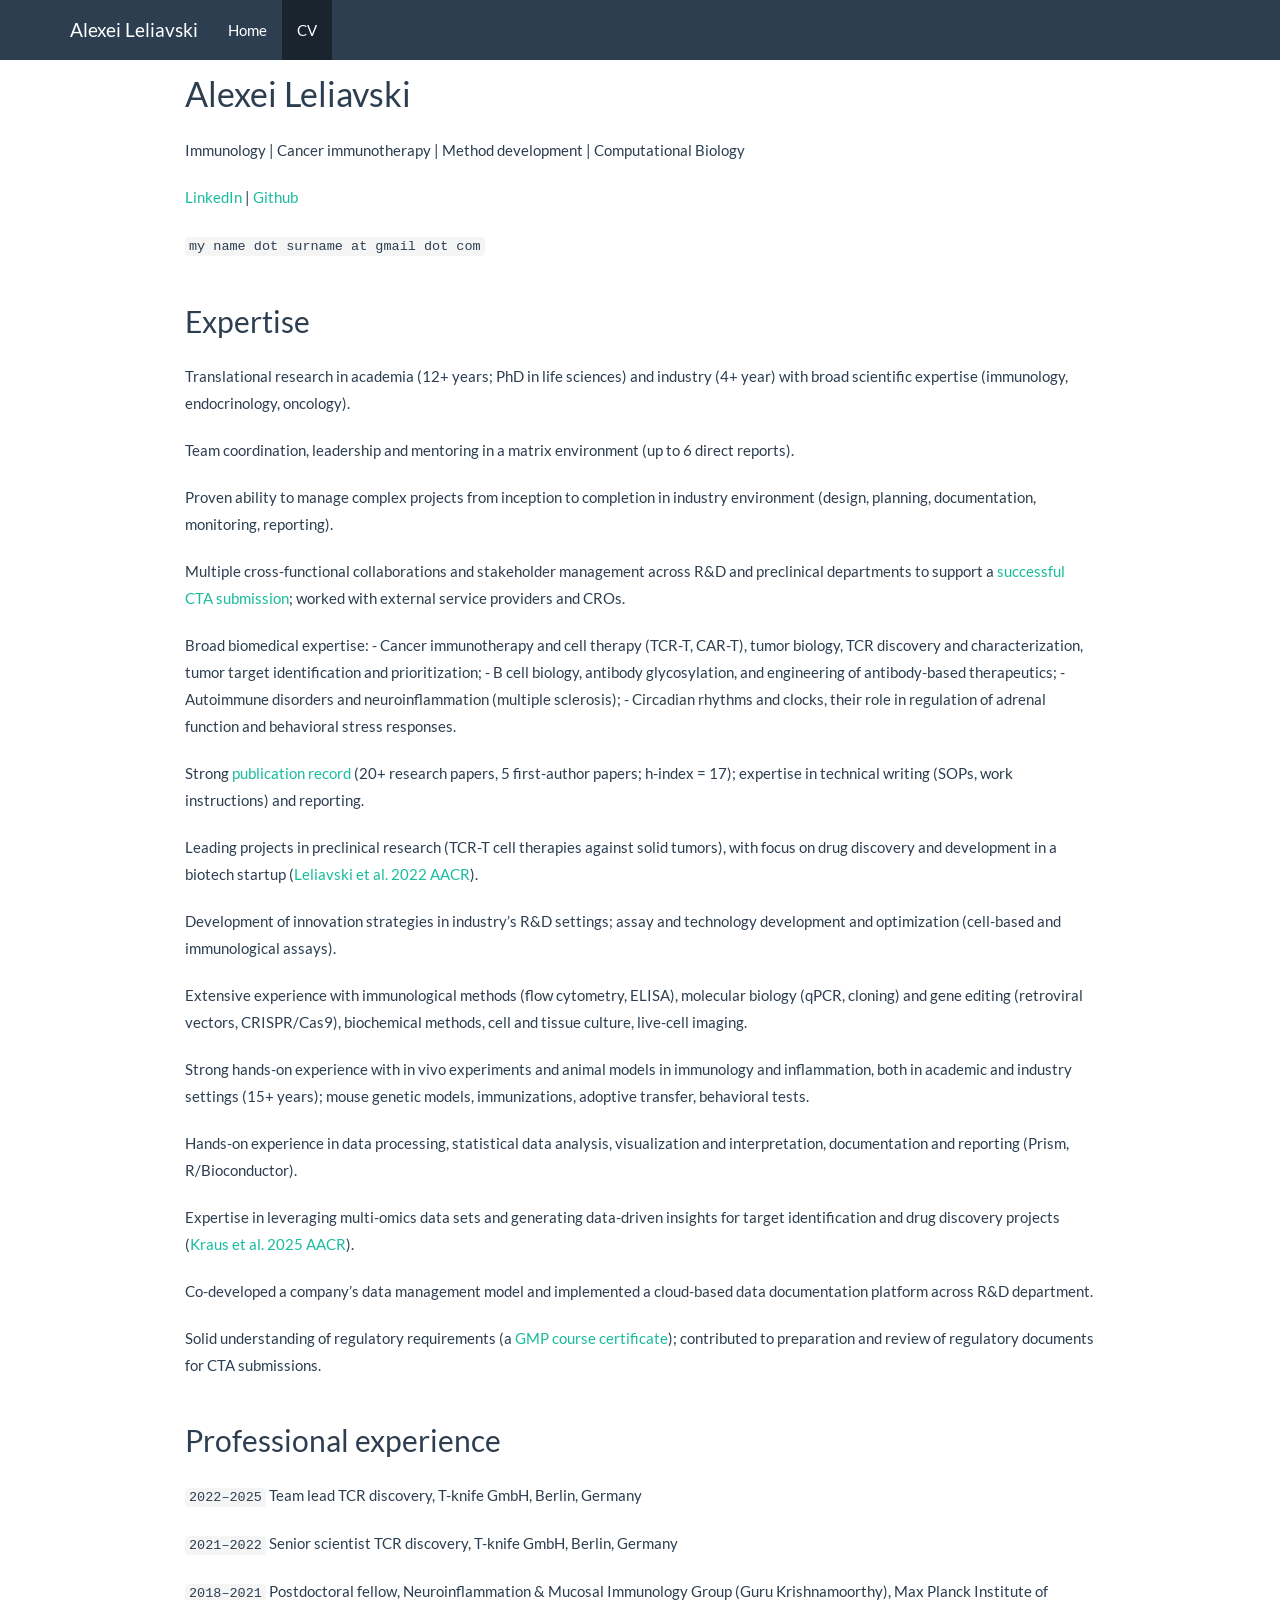
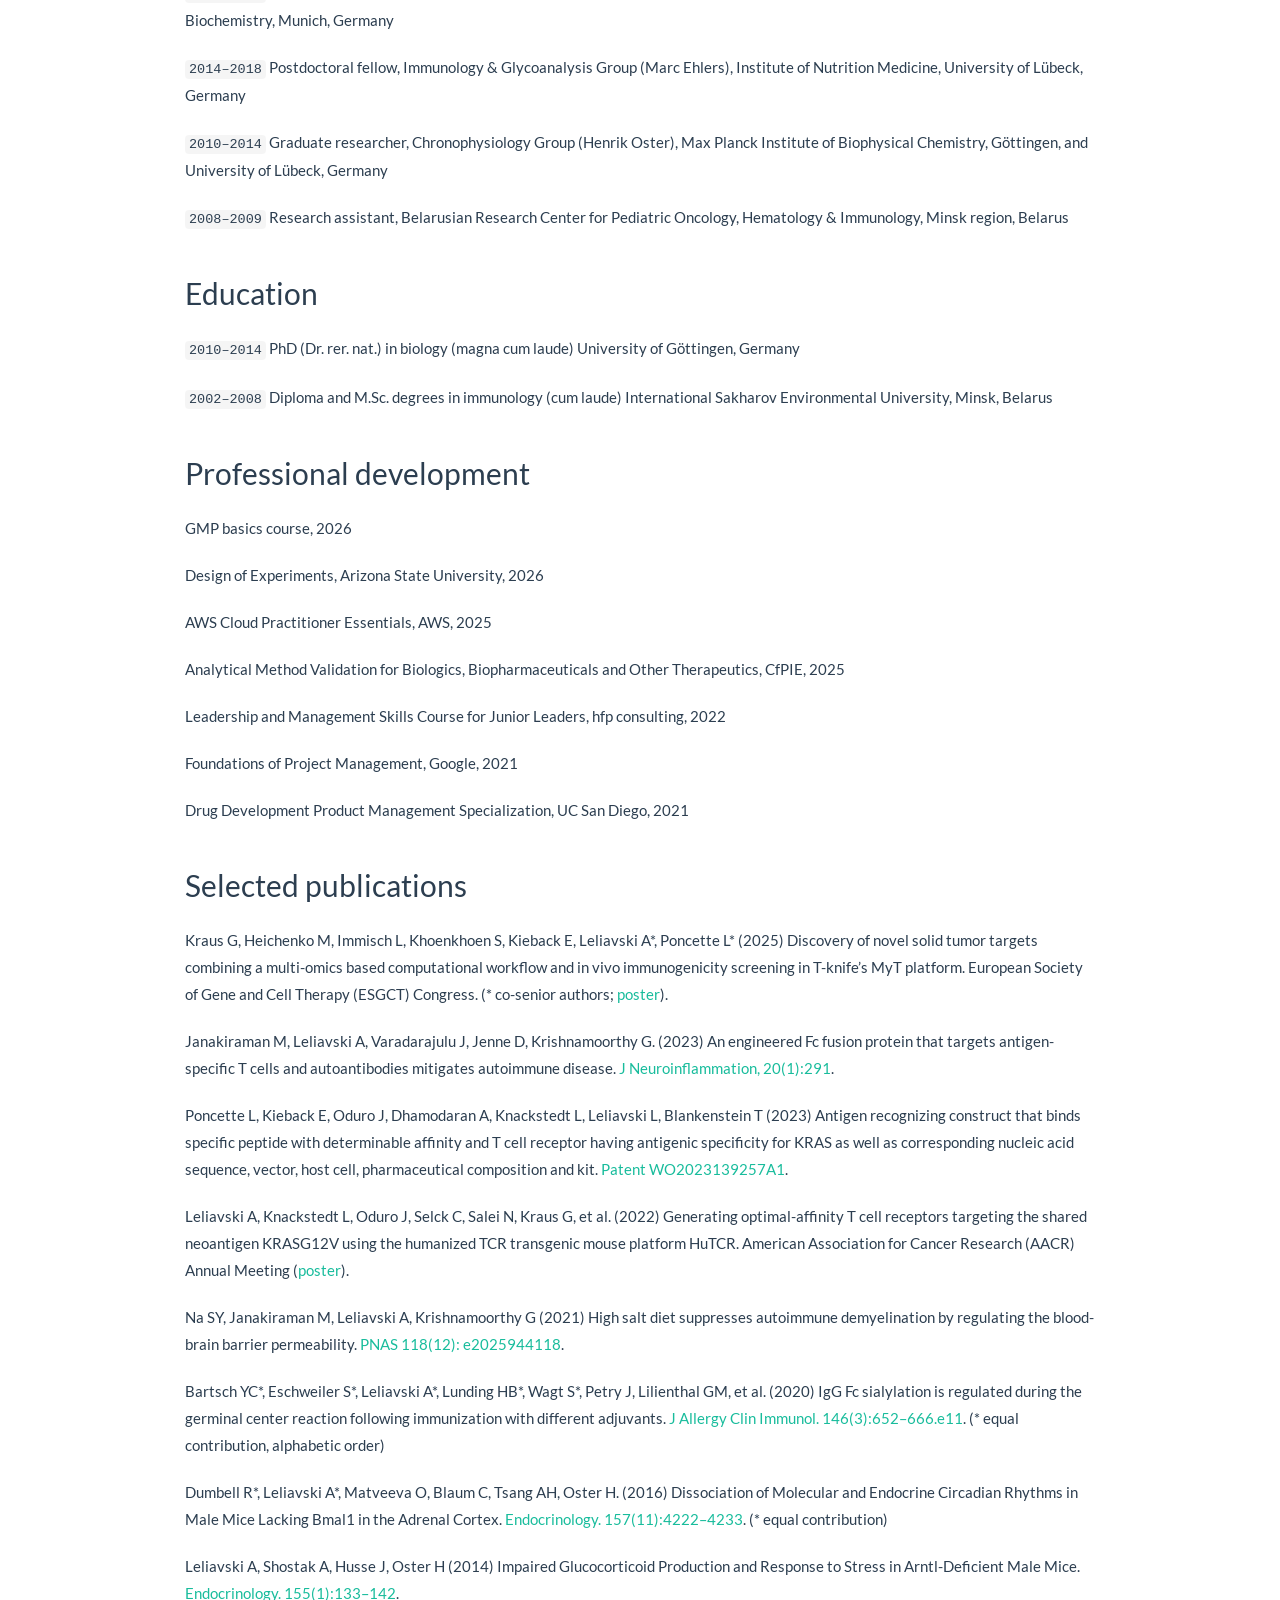
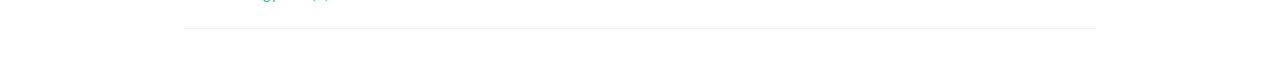
==== commit 469b3aa2: "updating the website v1" ====
--- a/cv.html
+++ b/cv.html
@@ -270,10 +270,10 @@
 <p>Immunology | Cancer immunotherapy | Method development |
 Computational Biology</p>
 <div id="webaddress">
-<p><a href="alexei.leliavski@gmail.com">Email</a> |
-<a href="https://www.linkedin.com/in/alexei-leliavski/">LinkedIn</a> |
-<a href="https://github.com/leliavski/">Github</a></p>
-</div>
+<p><a href="https://www.linkedin.com/in/alexei-leliavski/">LinkedIn</a>
+| <a href="https://github.com/leliavski/">Github</a></p>
+</div>
+<p><code>my name dot surname at gmail dot com</code></p>
 </div>
 <div id="section" class="section level1">
 <h1></h1>
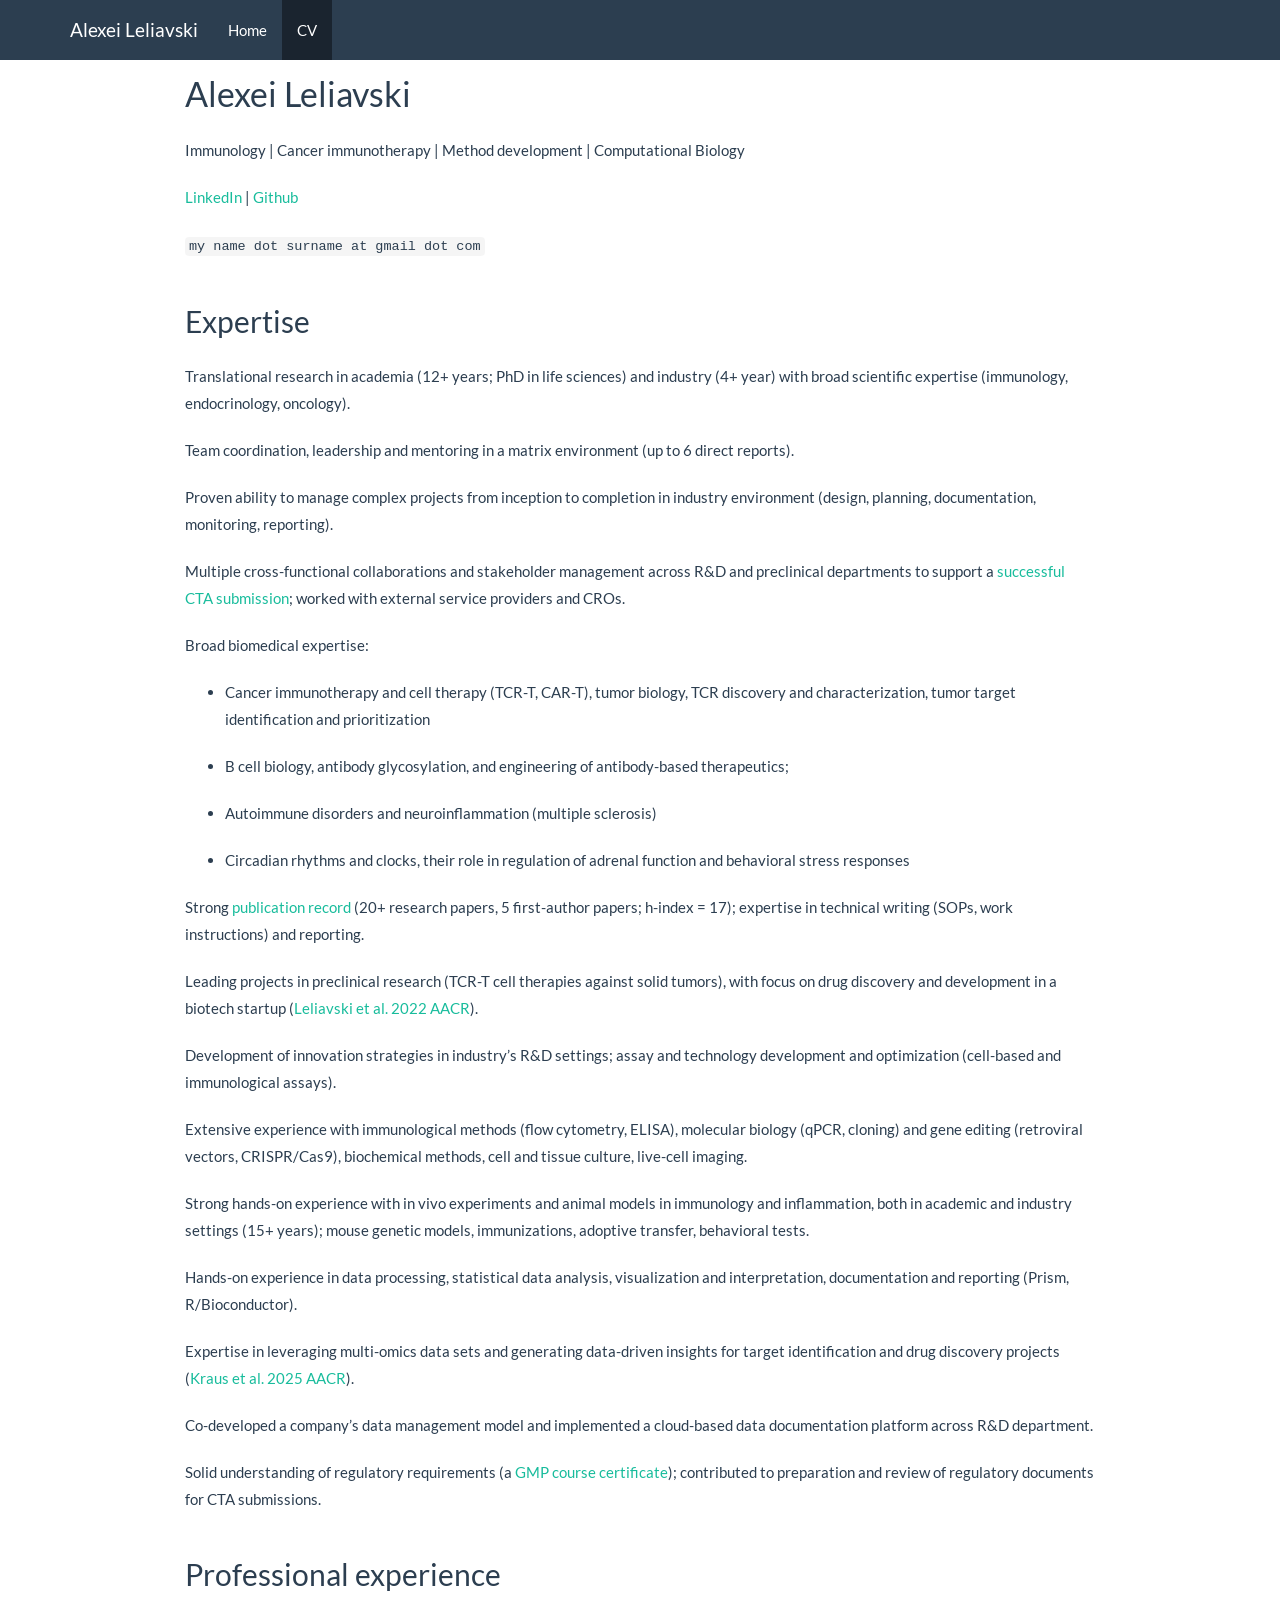
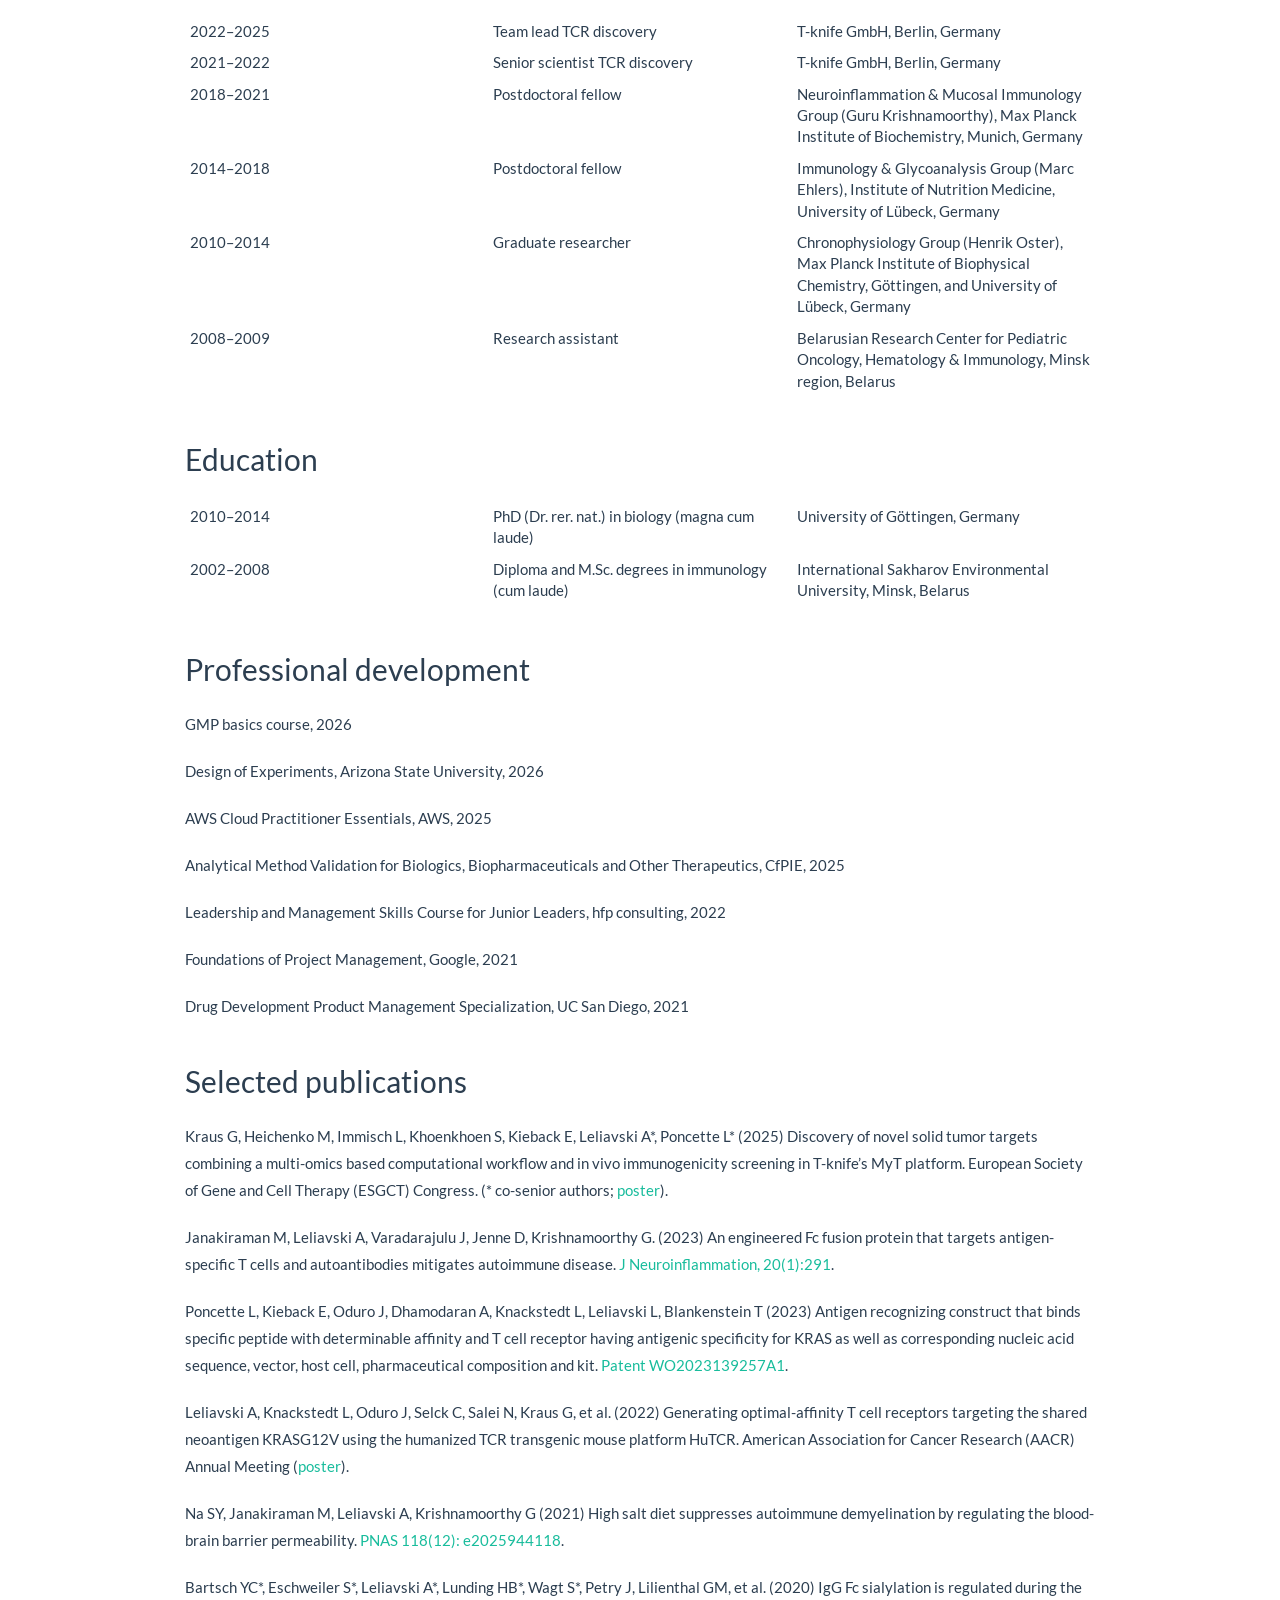
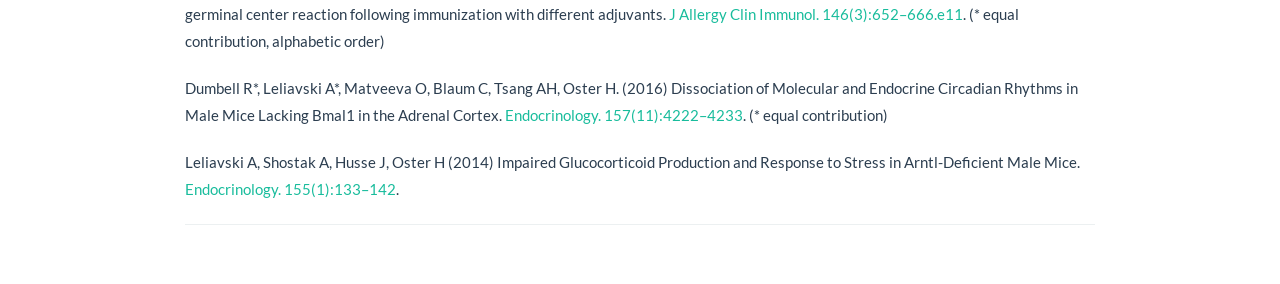
==== commit 76e5e502: "updated CV (standard columns)" ====
--- a/cv.html
+++ b/cv.html
@@ -291,13 +291,18 @@
 across R&amp;D and preclinical departments to support a <a
 href="https://www.t-knife.com/news/press-releases/03-03-26/">successful
 CTA submission</a>; worked with external service providers and CROs.</p>
-<p>Broad biomedical expertise: - Cancer immunotherapy and cell therapy
-(TCR-T, CAR-T), tumor biology, TCR discovery and characterization, tumor
-target identification and prioritization; - B cell biology, antibody
-glycosylation, and engineering of antibody-based therapeutics; -
-Autoimmune disorders and neuroinflammation (multiple sclerosis); -
-Circadian rhythms and clocks, their role in regulation of adrenal
-function and behavioral stress responses.</p>
+<p>Broad biomedical expertise:</p>
+<ul>
+<li><p>Cancer immunotherapy and cell therapy (TCR-T, CAR-T), tumor
+biology, TCR discovery and characterization, tumor target identification
+and prioritization</p></li>
+<li><p>B cell biology, antibody glycosylation, and engineering of
+antibody-based therapeutics;</p></li>
+<li><p>Autoimmune disorders and neuroinflammation (multiple
+sclerosis)</p></li>
+<li><p>Circadian rhythms and clocks, their role in regulation of adrenal
+function and behavioral stress responses</p></li>
+</ul>
 <p>Strong <a
 href="https://scholar.google.de/citations?user=7vIaRk0AAAAJ&amp;hl=en&amp;oi=ao">publication
 record</a> (20+ research papers, 5 first-author papers; h-index = 17);
@@ -337,33 +342,75 @@
 <h1></h1>
 <div id="professional-experience" class="section level2">
 <h2>Professional experience</h2>
-<p><code>2022–2025</code> Team lead TCR discovery, T-knife GmbH, Berlin,
-Germany</p>
-<p><code>2021–2022</code> Senior scientist TCR discovery, T-knife GmbH,
-Berlin, Germany</p>
-<p><code>2018–2021</code> Postdoctoral fellow, Neuroinflammation &amp;
-Mucosal Immunology Group (Guru Krishnamoorthy), Max Planck Institute of
-Biochemistry, Munich, Germany</p>
-<p><code>2014–2018</code> Postdoctoral fellow, Immunology &amp;
-Glycoanalysis Group (Marc Ehlers), Institute of Nutrition Medicine,
-University of Lübeck, Germany</p>
-<p><code>2010–2014</code> Graduate researcher, Chronophysiology Group
-(Henrik Oster), Max Planck Institute of Biophysical Chemistry,
-Göttingen, and University of Lübeck, Germany</p>
-<p><code>2008–2009</code> Research assistant, Belarusian Research Center
-for Pediatric Oncology, Hematology &amp; Immunology, Minsk region,
-Belarus</p>
+<table>
+<colgroup>
+<col width="33%" />
+<col width="33%" />
+<col width="33%" />
+</colgroup>
+<tbody>
+<tr class="odd">
+<td>2022–2025</td>
+<td>Team lead TCR discovery</td>
+<td>T-knife GmbH, Berlin, Germany</td>
+</tr>
+<tr class="even">
+<td>2021–2022</td>
+<td>Senior scientist TCR discovery</td>
+<td>T-knife GmbH, Berlin, Germany</td>
+</tr>
+<tr class="odd">
+<td>2018–2021</td>
+<td>Postdoctoral fellow</td>
+<td>Neuroinflammation &amp; Mucosal Immunology Group (Guru
+Krishnamoorthy), Max Planck Institute of Biochemistry, Munich,
+Germany</td>
+</tr>
+<tr class="even">
+<td>2014–2018</td>
+<td>Postdoctoral fellow</td>
+<td>Immunology &amp; Glycoanalysis Group (Marc Ehlers), Institute of
+Nutrition Medicine, University of Lübeck, Germany</td>
+</tr>
+<tr class="odd">
+<td>2010–2014</td>
+<td>Graduate researcher</td>
+<td>Chronophysiology Group (Henrik Oster), Max Planck Institute of
+Biophysical Chemistry, Göttingen, and University of Lübeck, Germany</td>
+</tr>
+<tr class="even">
+<td>2008–2009</td>
+<td>Research assistant</td>
+<td>Belarusian Research Center for Pediatric Oncology, Hematology &amp;
+Immunology, Minsk region, Belarus</td>
+</tr>
+</tbody>
+</table>
 </div>
 </div>
 <div id="section-2" class="section level1">
 <h1></h1>
 <div id="education" class="section level2">
 <h2>Education</h2>
-<p><code>2010–2014</code> PhD (Dr. rer. nat.) in biology (magna cum
-laude) University of Göttingen, Germany</p>
-<p><code>2002–2008</code> Diploma and M.Sc. degrees in immunology (cum
-laude) International Sakharov Environmental University, Minsk,
-Belarus</p>
+<table>
+<colgroup>
+<col width="33%" />
+<col width="33%" />
+<col width="33%" />
+</colgroup>
+<tbody>
+<tr class="odd">
+<td>2010–2014</td>
+<td>PhD (Dr. rer. nat.) in biology (magna cum laude)</td>
+<td>University of Göttingen, Germany</td>
+</tr>
+<tr class="even">
+<td>2002–2008</td>
+<td>Diploma and M.Sc. degrees in immunology (cum laude)</td>
+<td>International Sakharov Environmental University, Minsk, Belarus</td>
+</tr>
+</tbody>
+</table>
 </div>
 </div>
 <div id="section-3" class="section level1">
--- a/style.css
+++ b/style.css
@@ -8,4 +8,4 @@
 p {
   margin-bottom: 20px;
   line-height: 1.8; /* This makes the lines of text less crowded */
-}+}
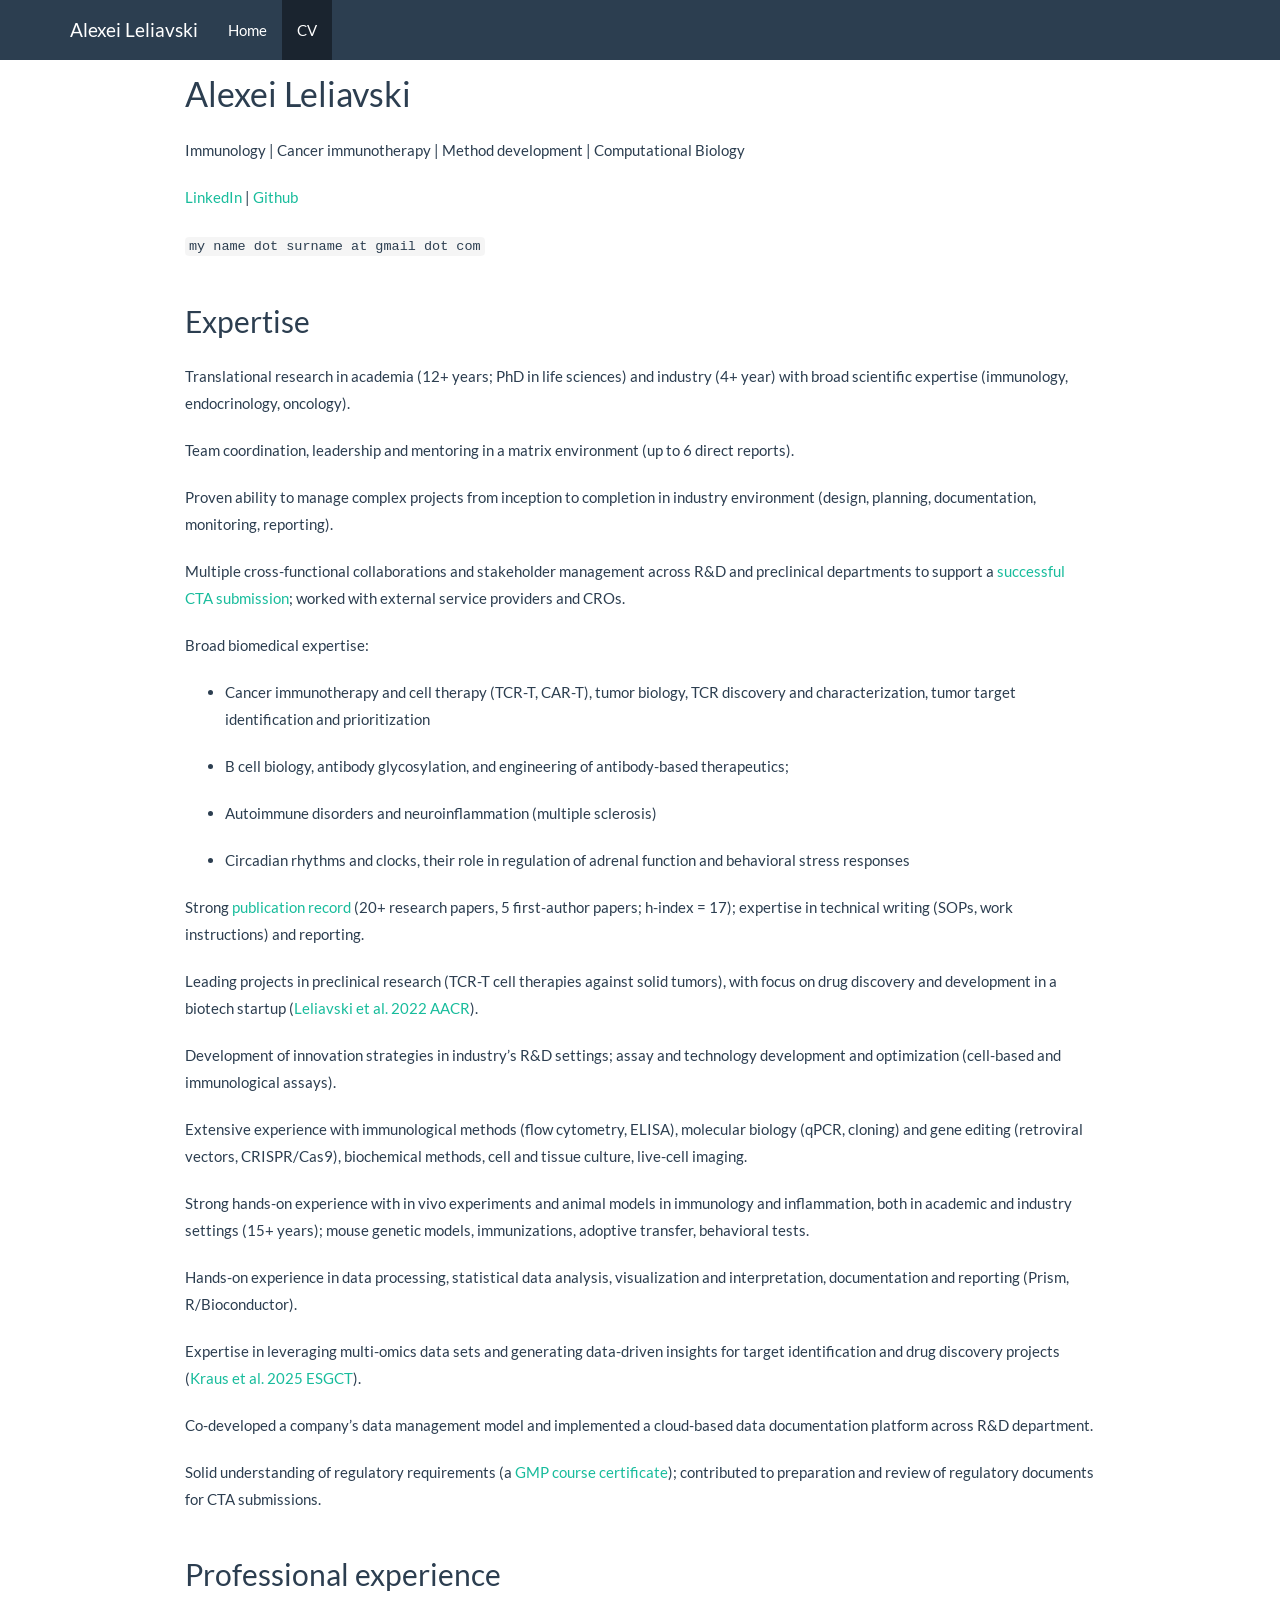
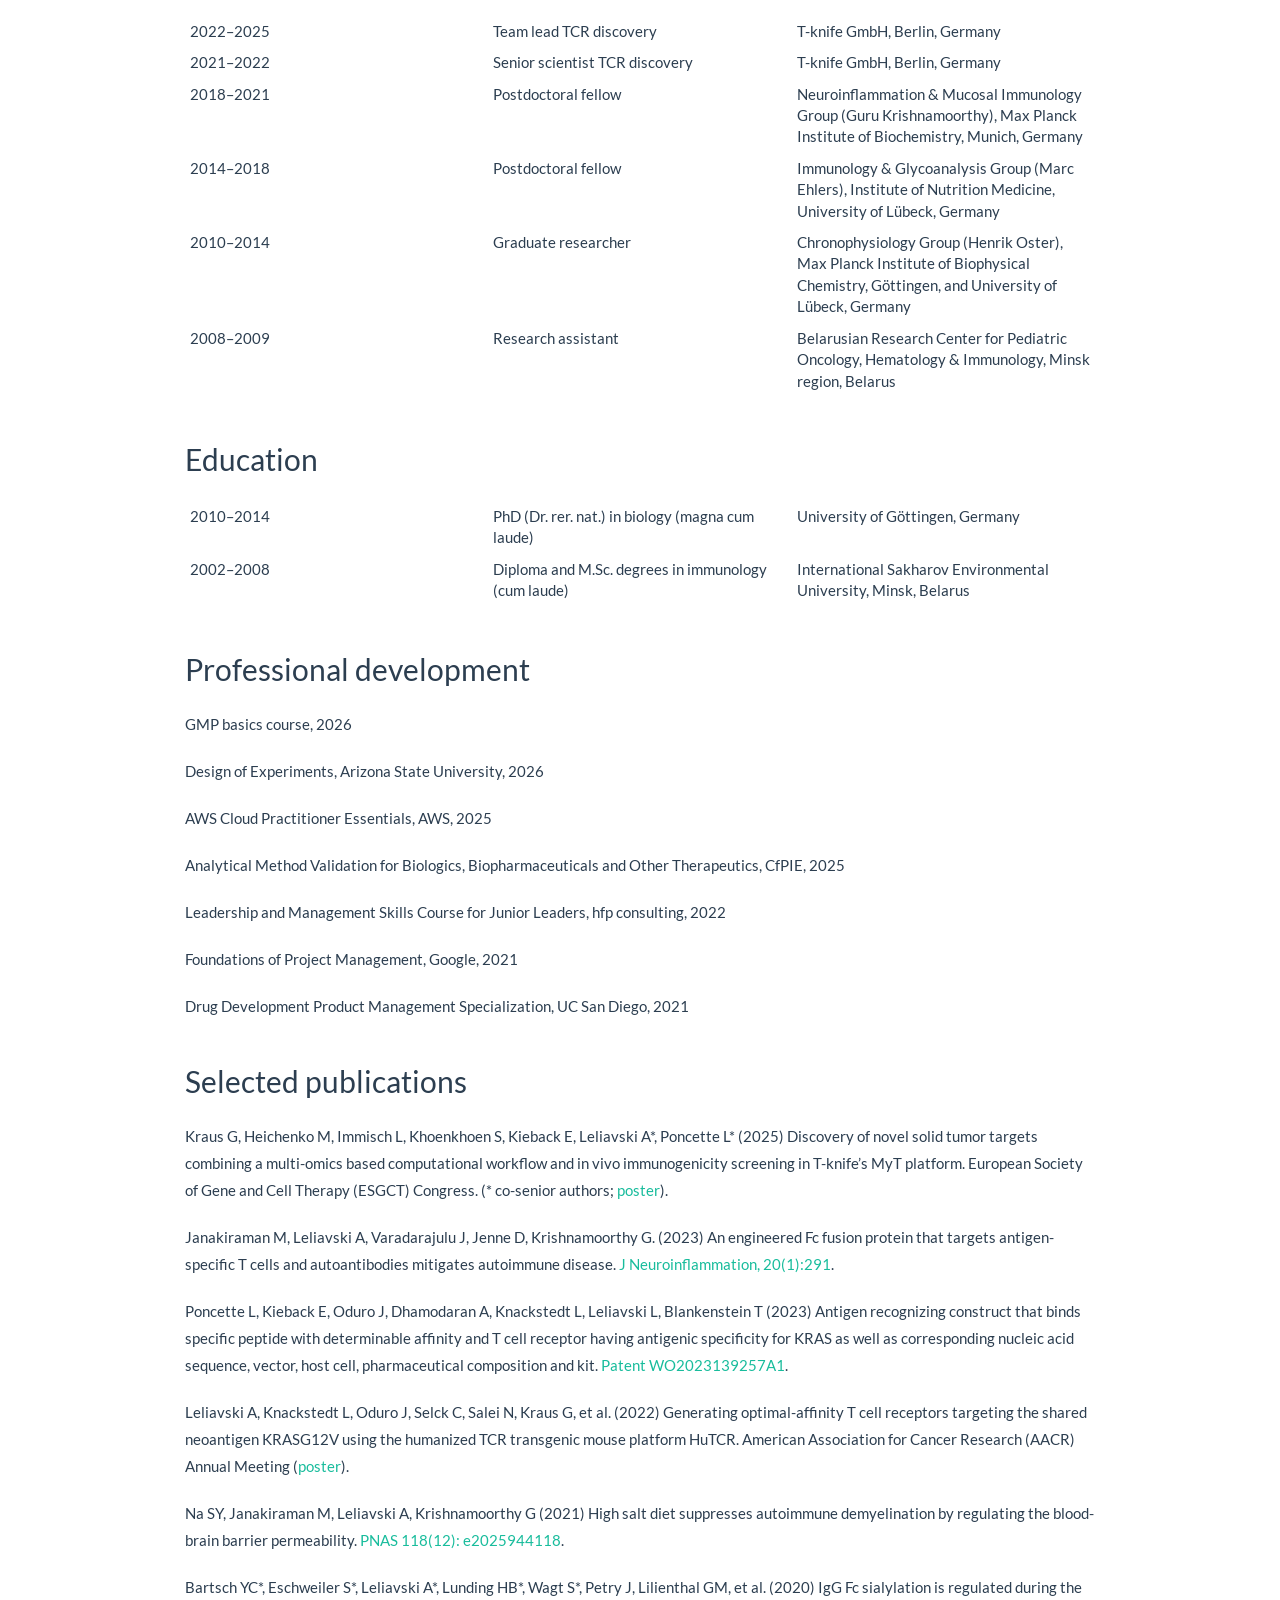
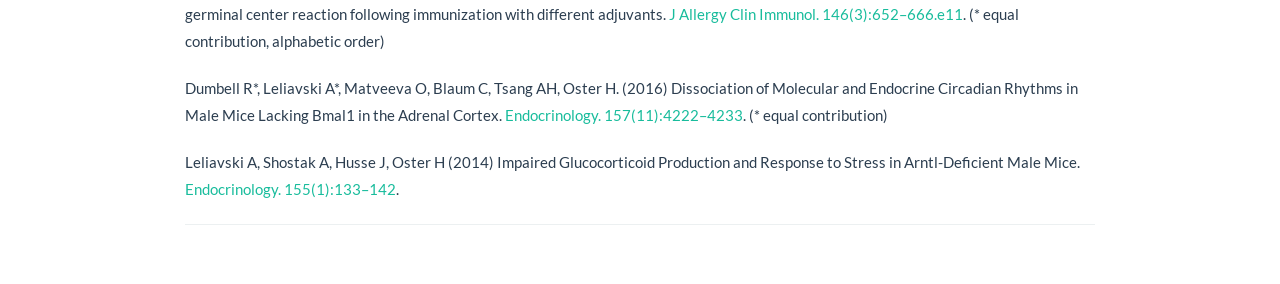
==== commit e675009c: "ref correction" ====
--- a/cv.html
+++ b/cv.html
@@ -329,7 +329,7 @@
 <p>Expertise in leveraging multi-omics data sets and generating
 data-driven insights for target identification and drug discovery
 projects (<a href="docs/Kraus_2025_ESGCT_poster.pdf">Kraus et al. 2025
-AACR</a>).</p>
+ESGCT</a>).</p>
 <p>Co-developed a company’s data management model and implemented a
 cloud-based data documentation platform across R&amp;D department.</p>
 <p>Solid understanding of regulatory requirements (a <a
